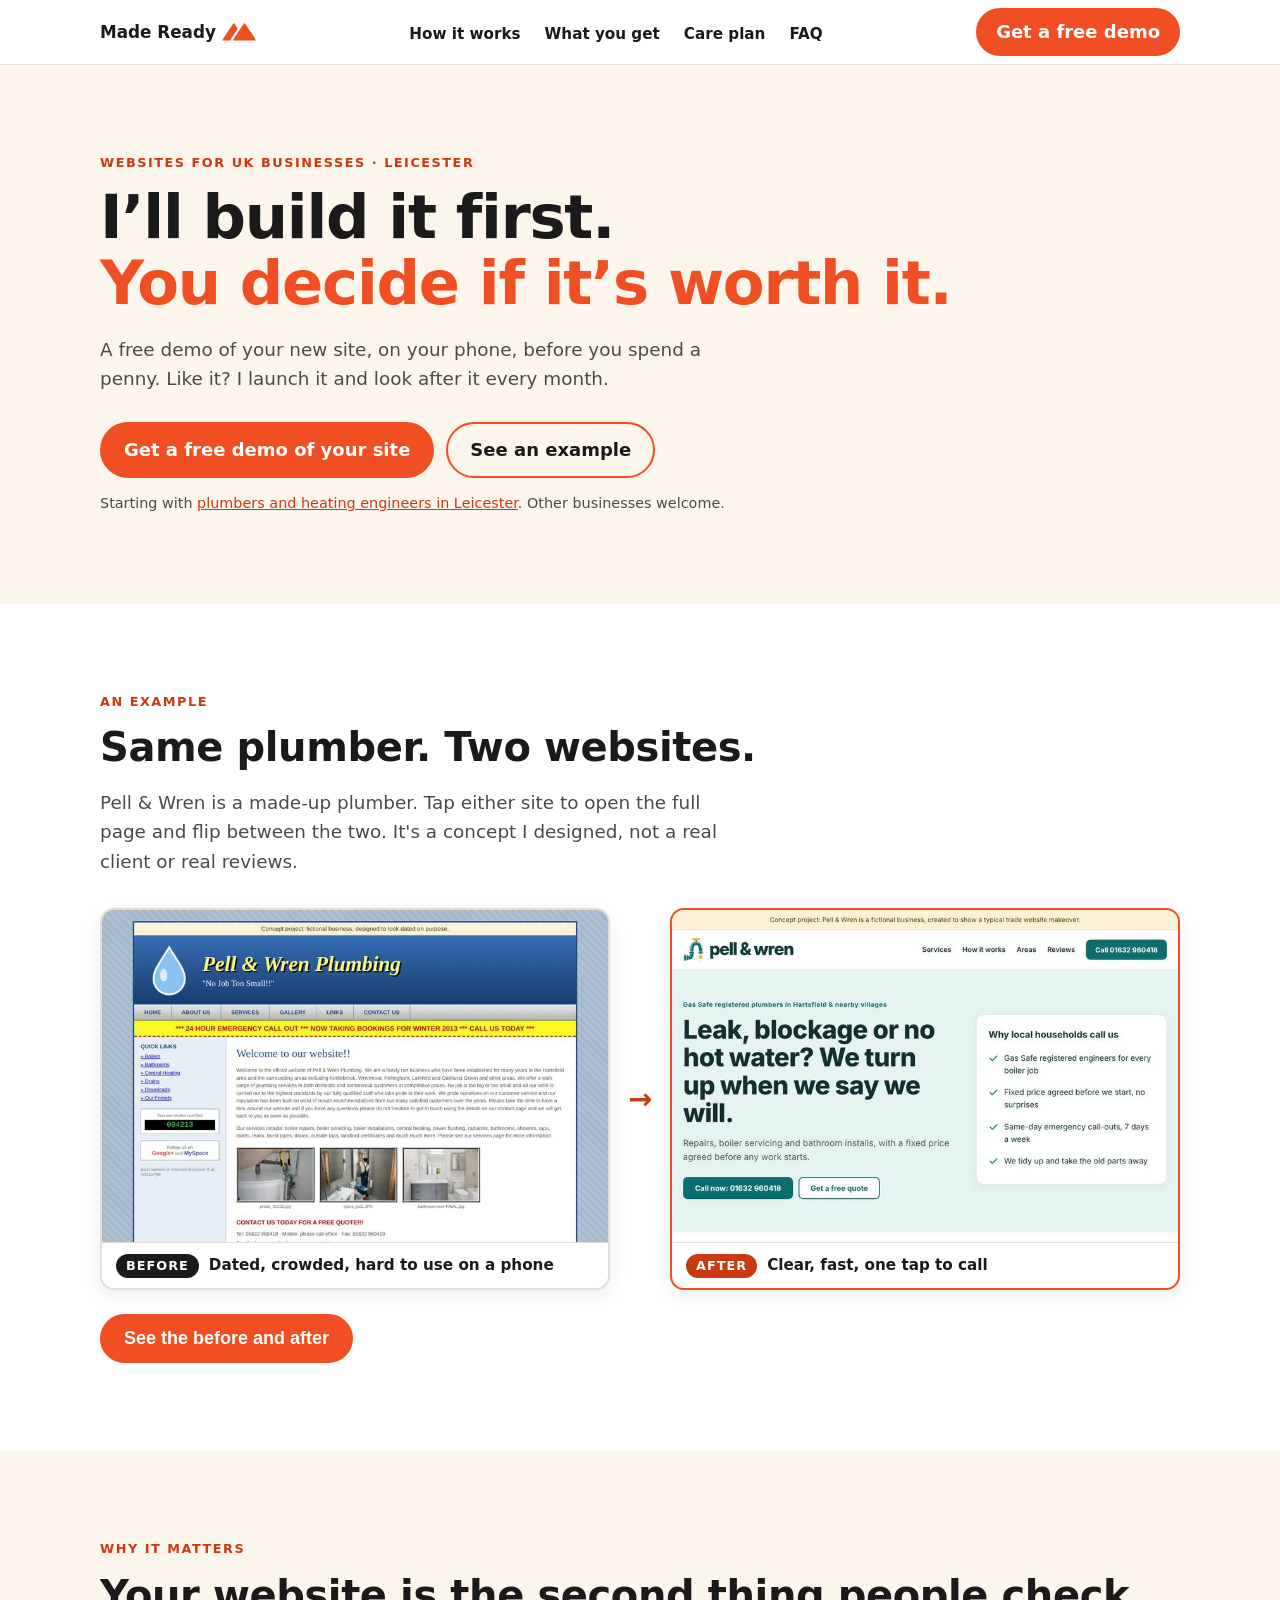
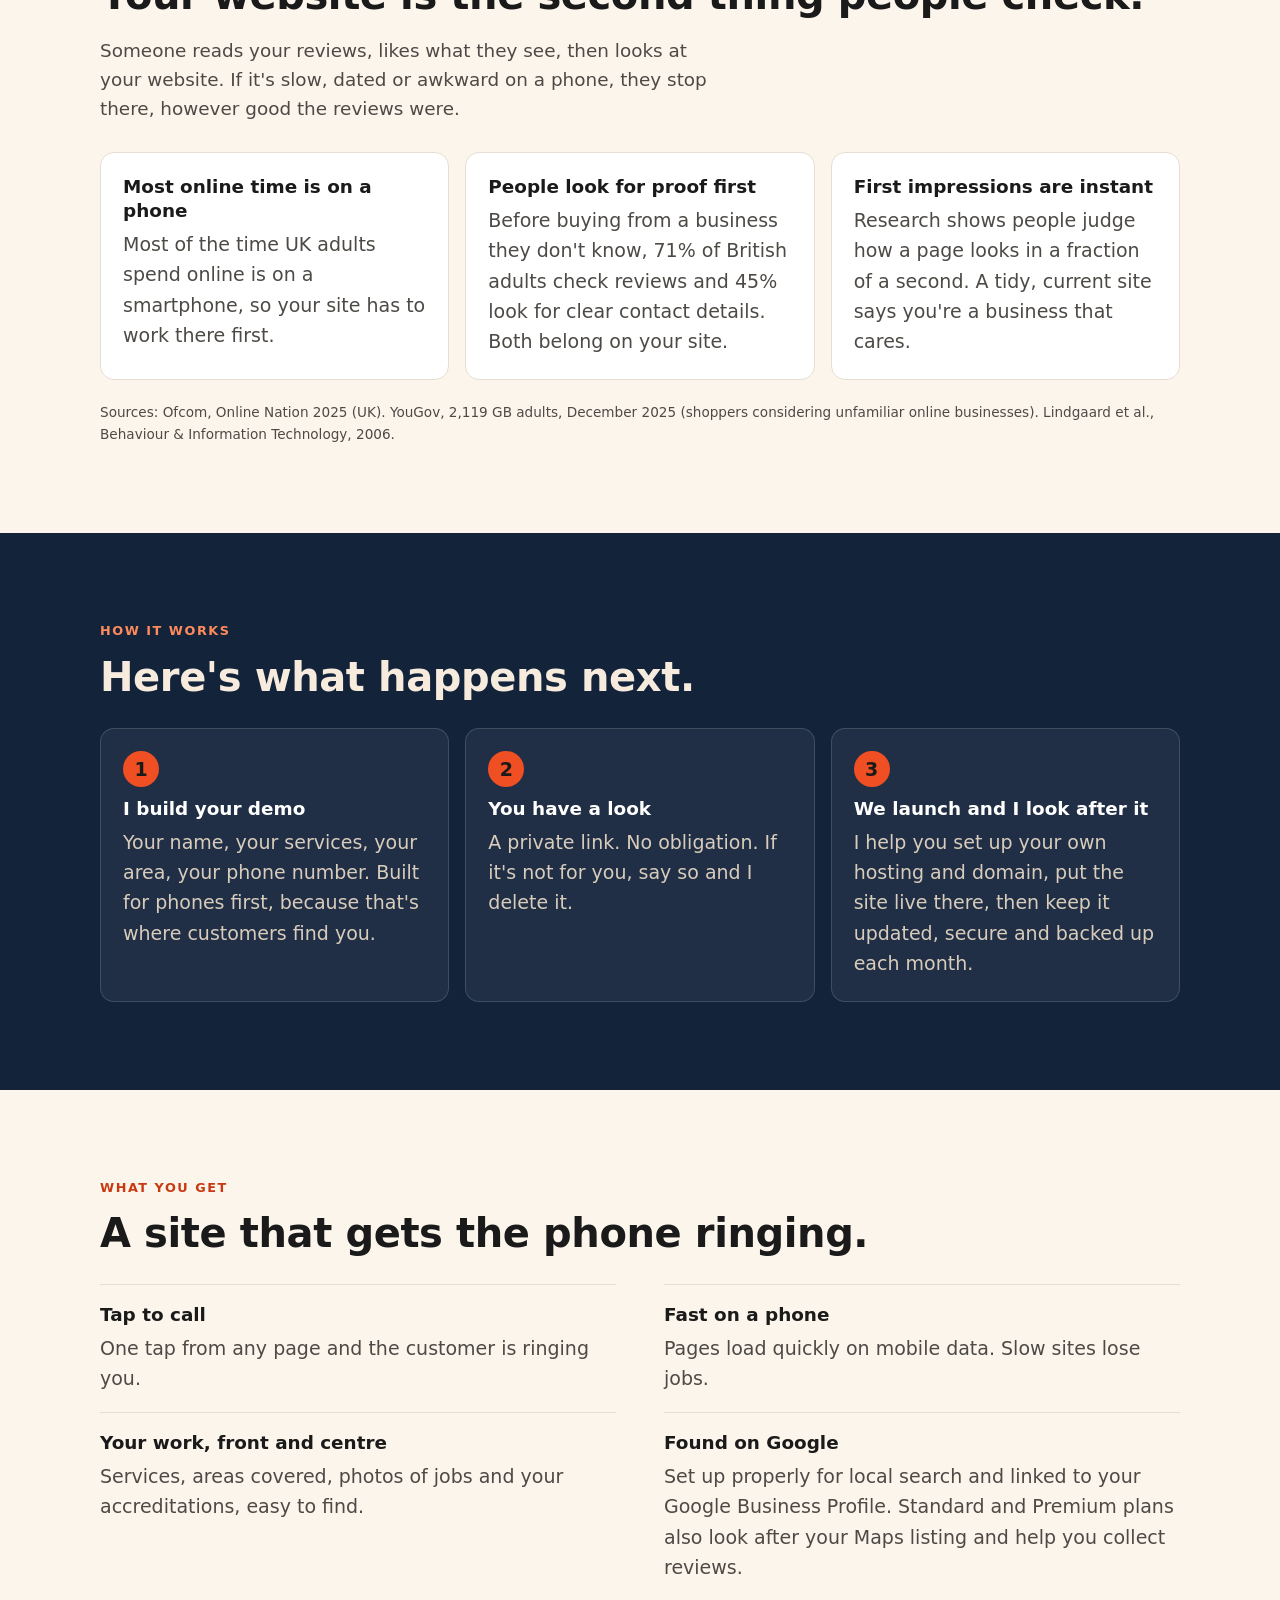
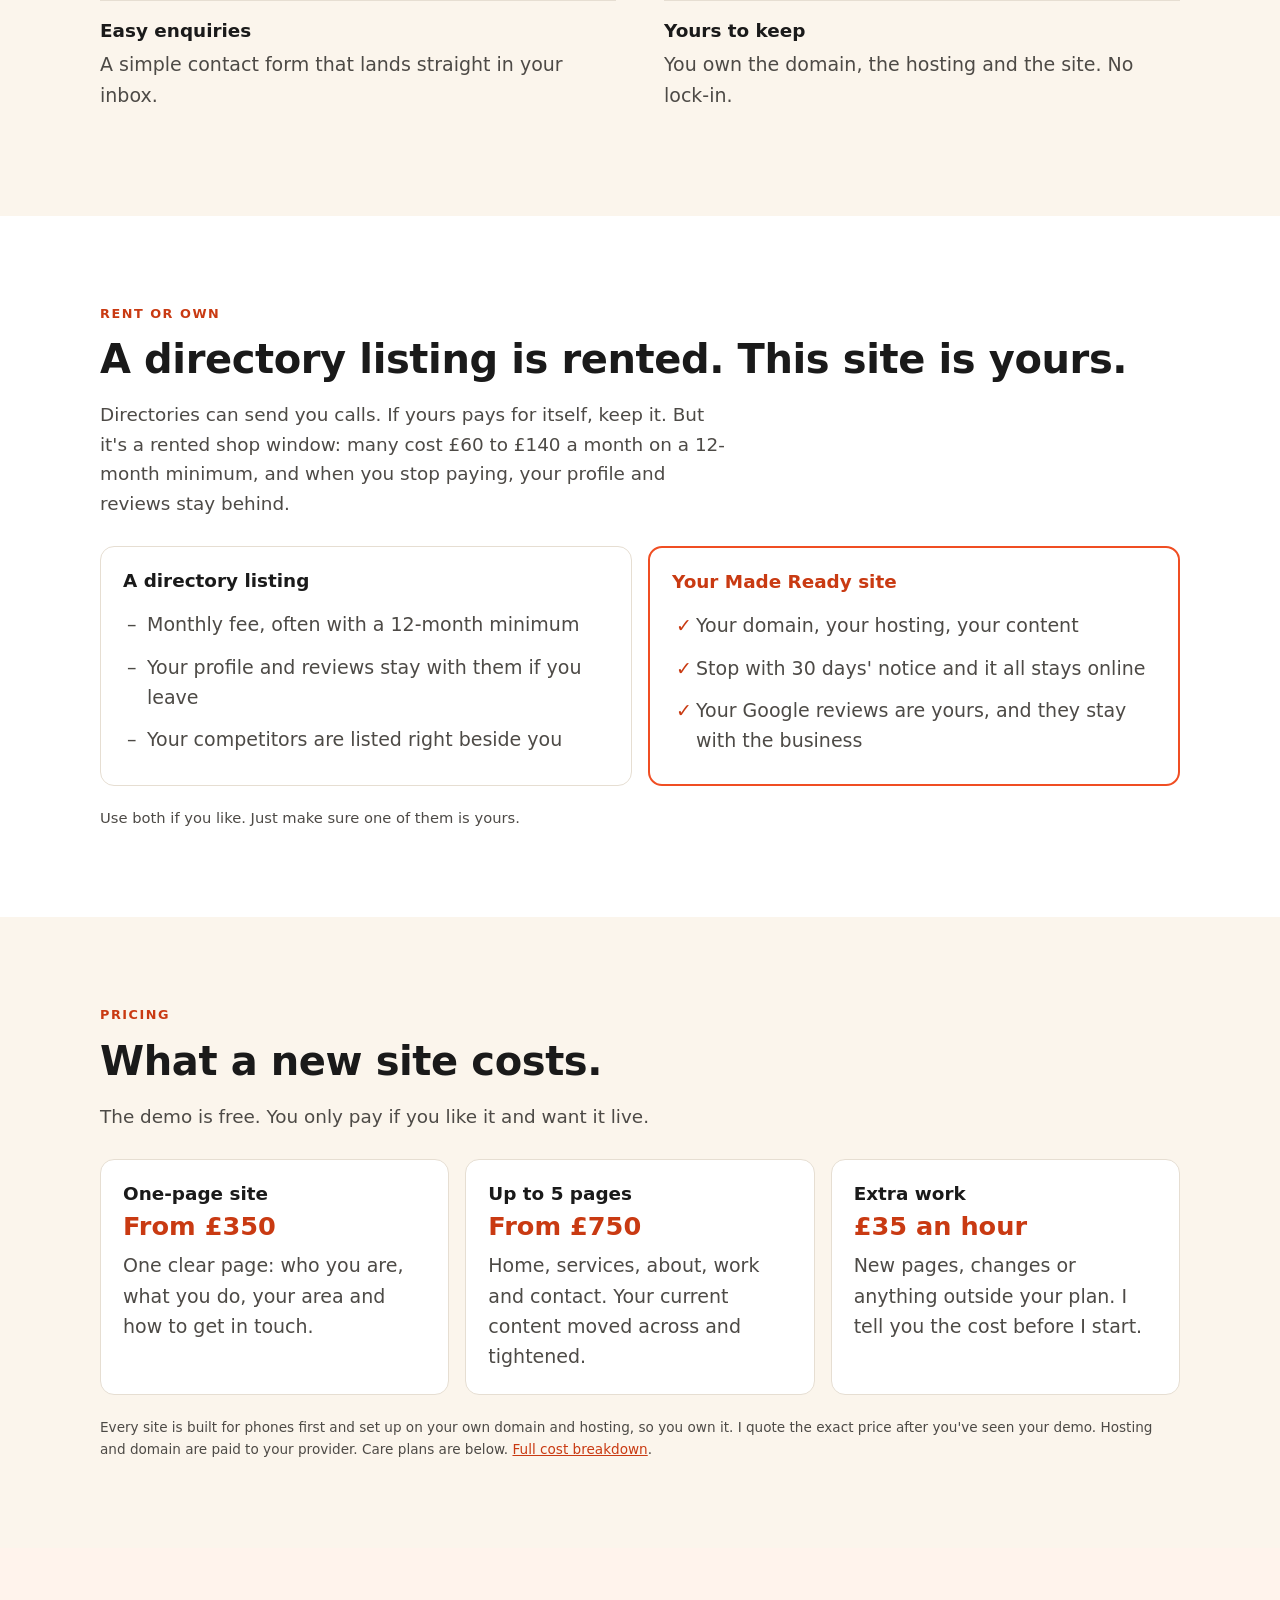
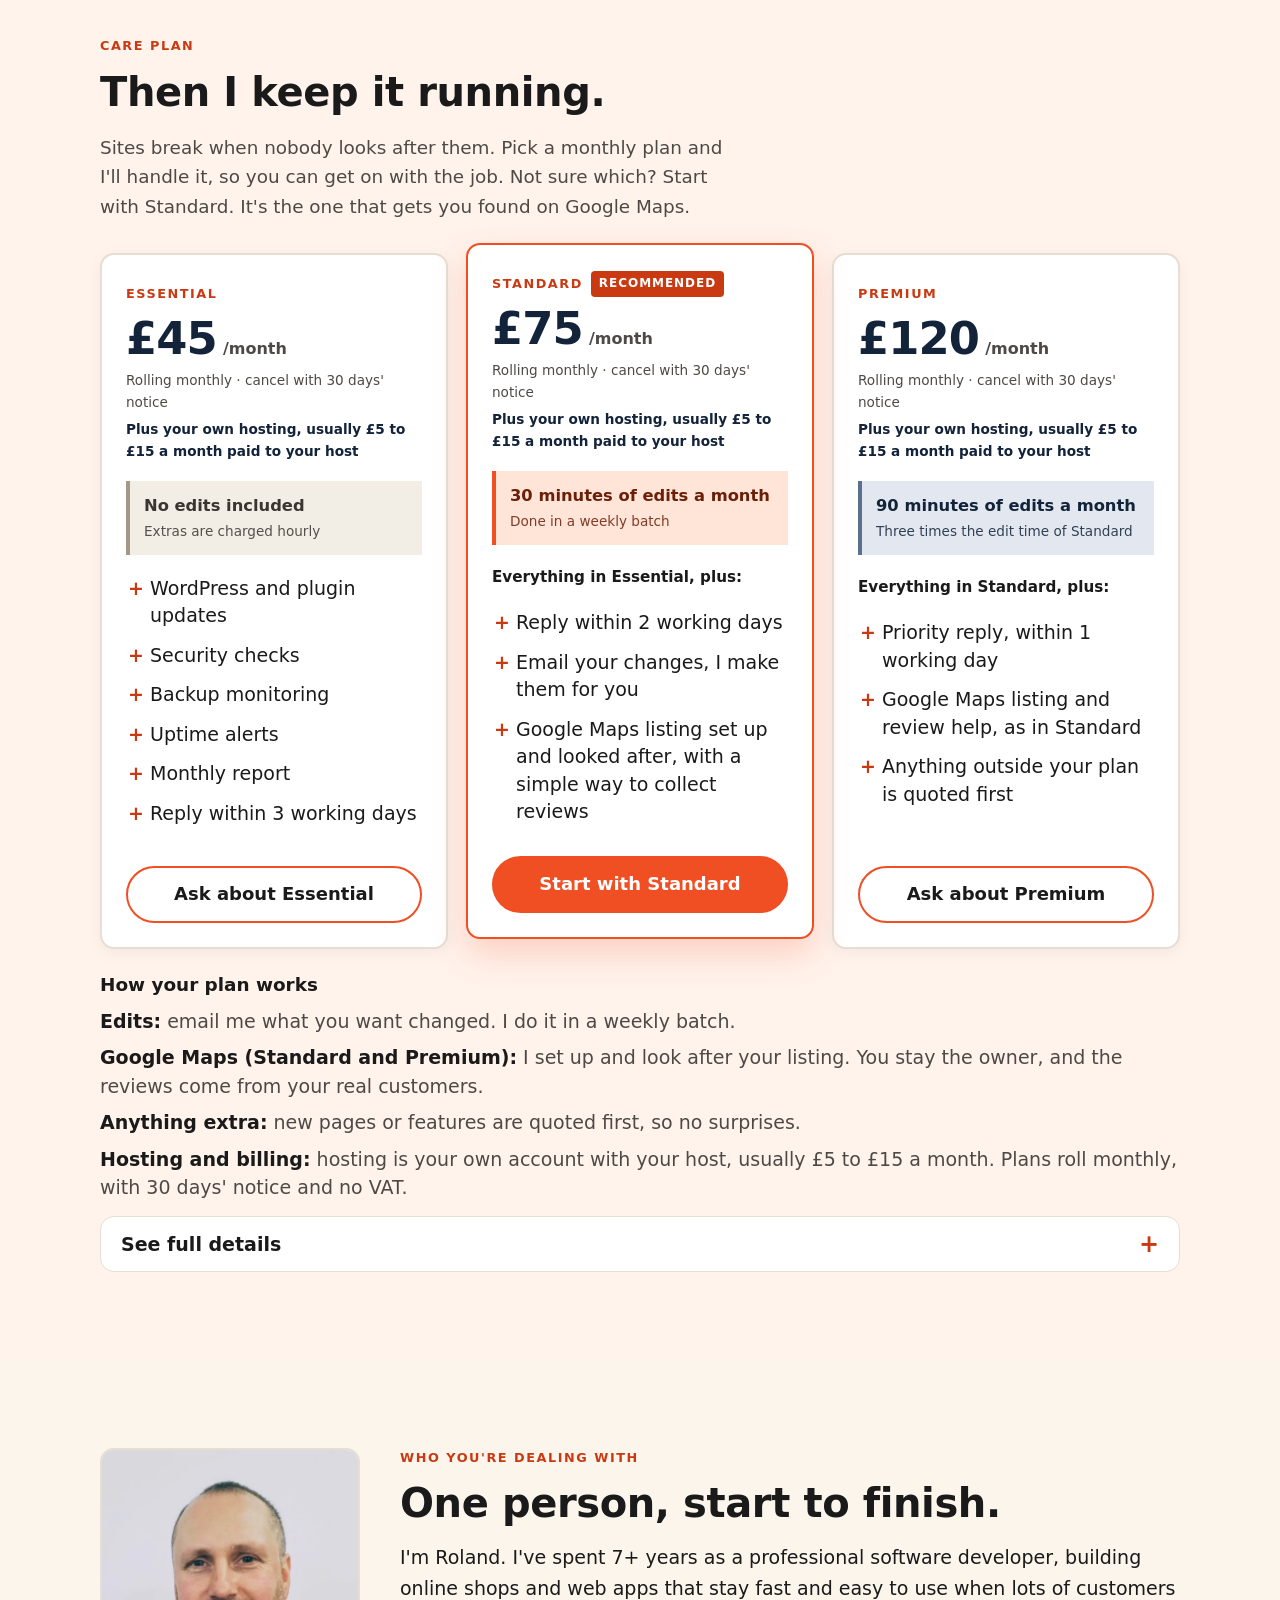
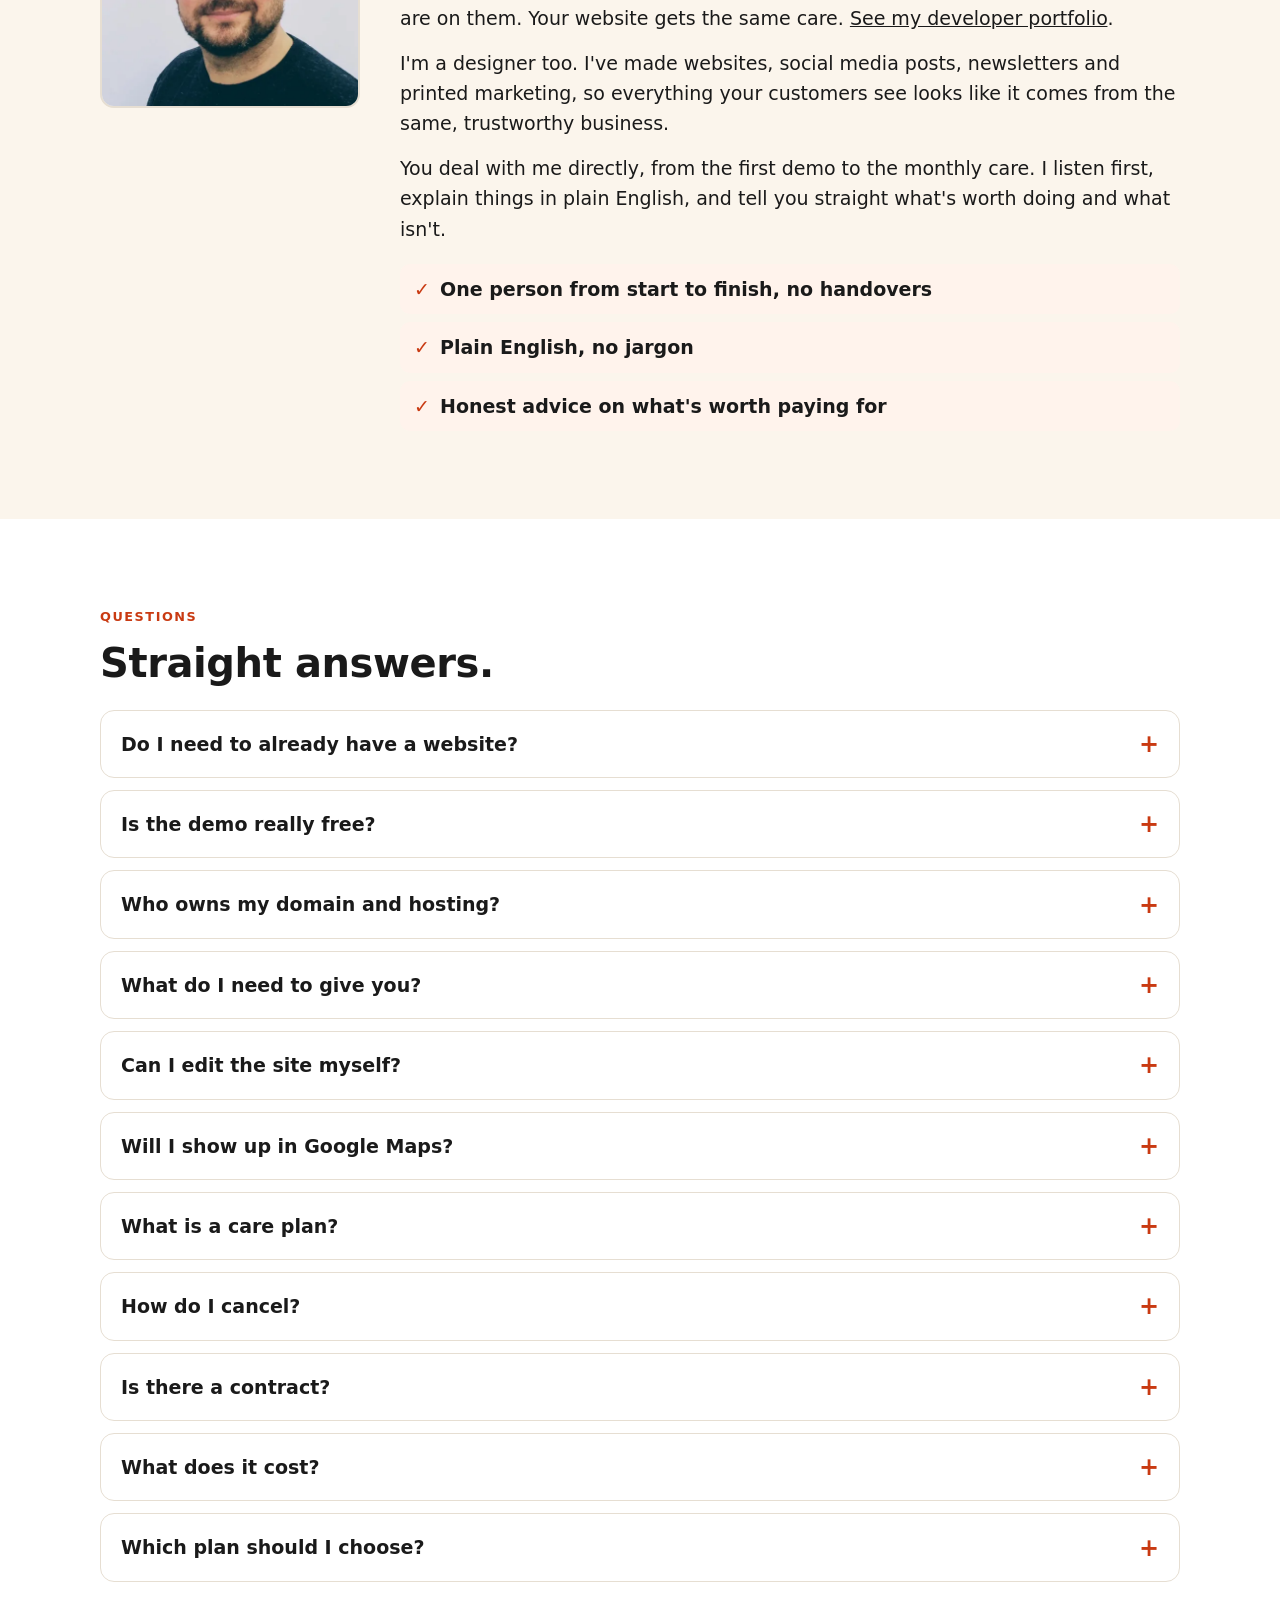
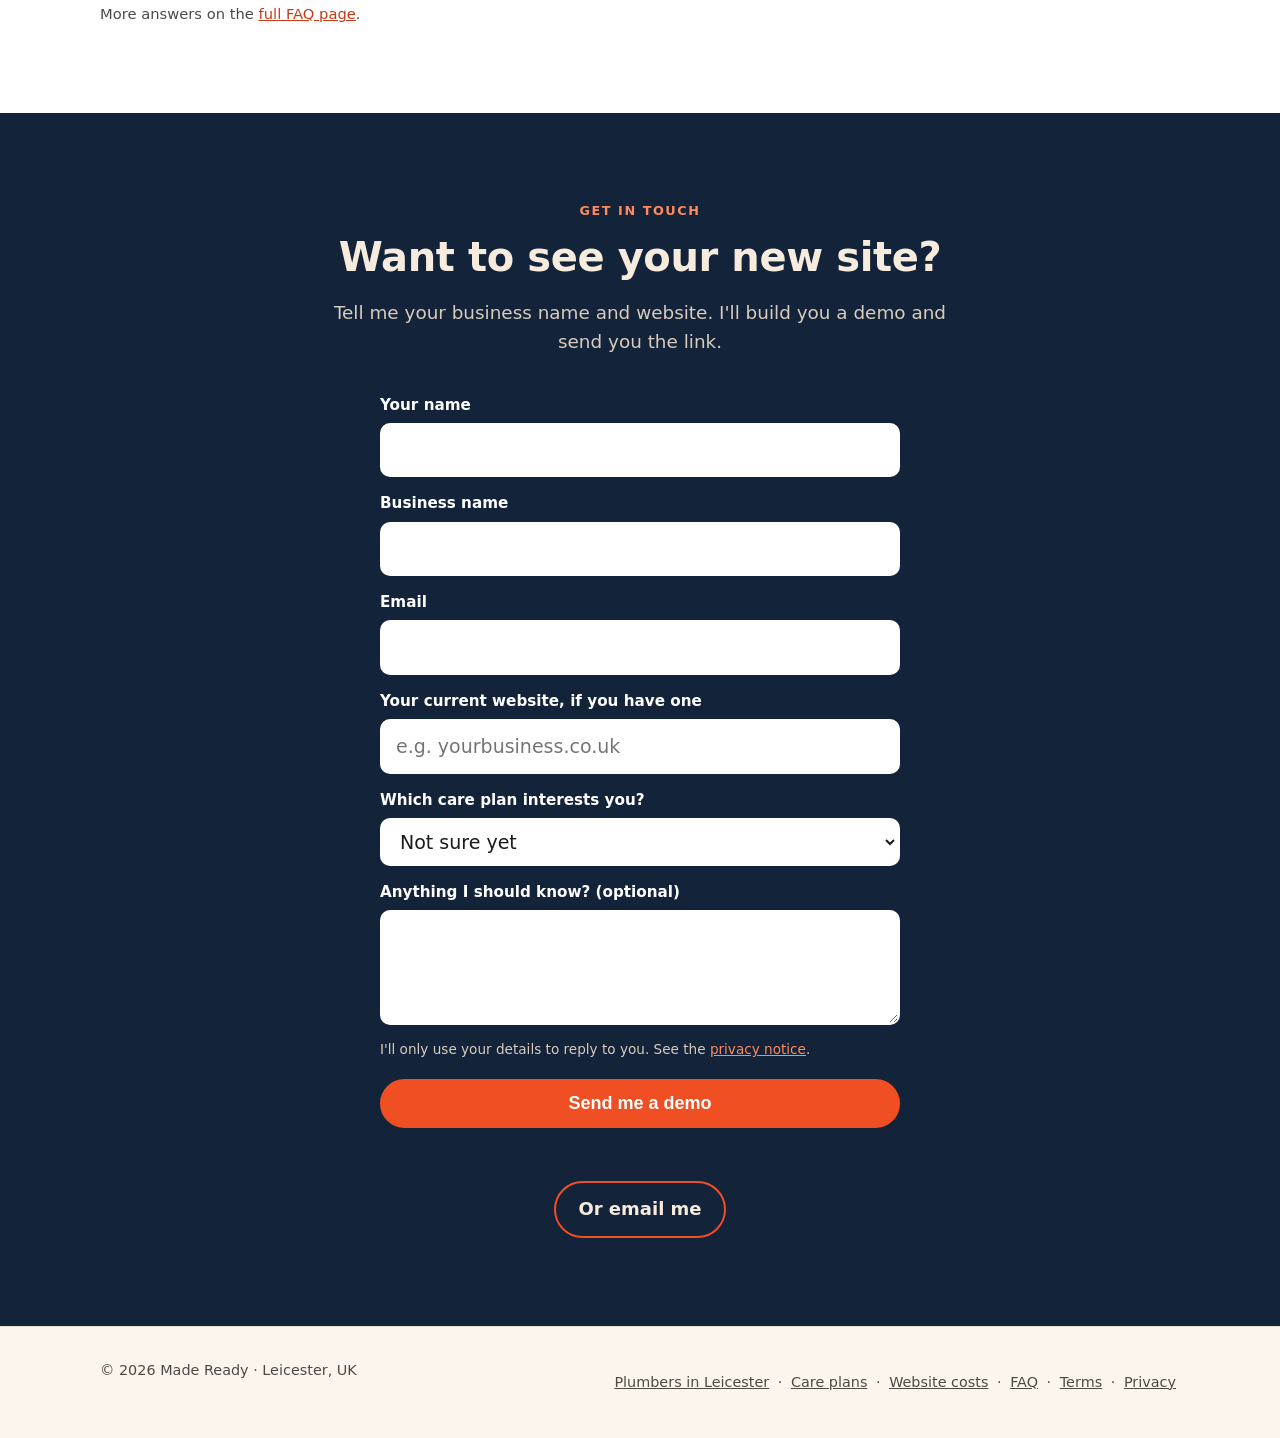
==== index.html @ bbe860fc "Recolour icons and share image to #F04E23; move example under hero Co-Authored-By: Claude Sonnet 5.5" ====
<!doctype html>
<html lang="en-GB">
<head>
<meta charset="utf-8">
<meta name="viewport" content="width=device-width, initial-scale=1">
<title>Website redesigns for UK businesses | Made Ready</title>
<meta name="description" content="I build you a free demo of your new website first. You only pay if you love it. Then I keep it updated, secure and backed up for a monthly fee.">
<meta property="og:title" content="Website redesigns for UK businesses | Made Ready">
<meta property="og:description" content="I build you a free demo of your new website first. You only pay if you love it. Then I keep it updated, secure and backed up for a monthly fee.">
<meta property="og:type" content="website">
<link rel="canonical" href="https://madeready.co/">
<meta property="og:url" content="https://madeready.co/">
<meta property="og:site_name" content="Made Ready">
<meta property="og:locale" content="en_GB">
<meta property="og:image" content="https://madeready.co/images/og-share.jpg">
<meta property="og:image:type" content="image/jpeg">
<meta property="og:image:width" content="1200">
<meta property="og:image:height" content="630">
<meta property="og:image:alt" content="Made Ready: website redesigns for UK businesses, with a free demo first.">
<meta name="twitter:card" content="summary_large_image">
<meta name="twitter:title" content="Website redesigns for UK businesses | Made Ready">
<meta name="twitter:description" content="I build you a free demo of your new website first. You only pay if you love it. Then I keep it updated, secure and backed up for a monthly fee.">
<meta name="twitter:image" content="https://madeready.co/images/og-share.jpg">
<meta name="twitter:image:alt" content="Made Ready: website redesigns for UK businesses, with a free demo first.">
<meta name="theme-color" content="#FBF5EC">
<link rel="icon" href="/images/favicon.ico" sizes="any">
<link rel="icon" type="image/png" sizes="192x192" href="/images/android-chrome-192x192.png">
<link rel="apple-touch-icon" href="/images/apple-touch-icon.png">
<link rel="manifest" href="/site.webmanifest">
<link rel="stylesheet" href="/styles.css">
<script type="application/ld+json">{"@context":"https://schema.org","@type":"ProfessionalService","name":"Made Ready","url":"https://madeready.co","areaServed":"GB","address":{"@type":"PostalAddress","addressLocality":"Leicester","addressCountry":"GB"},"description":"Website redesigns and monthly care plans for UK businesses."}</script>
</head>
<body>
<a class="skip" href="#main">Skip to content</a>
<header><div class="wrap bar">
<a class="logo" href="/" aria-label="Made Ready home">Made Ready <svg version="1.0" xmlns="http://www.w3.org/2000/svg"
 width="34" height="34" aria-hidden="true" viewBox="0 0 411 216"
 preserveAspectRatio="xMidYMid meet" color="#F04E23">
    <g transform="translate(0,216) scale(0.1,-0.1)"
    fill="currentColor" stroke="none">
    <path class="mk mk-big" d="M2681 2124 c-19 -8 -42 -25 -50 -37 -142 -201 -1291 -1957 -1291
    -1973 0 -12 9 -33 21 -48 l20 -26 1319 0 c1243 0 1319 1 1340 18 13 10 23 33
    26 57 6 39 -12 67 -629 1015 -707 1087 -666 1033 -756 994z"/>
    <path class="mk mk-small" d="M1381 2108 c-20 -15 -264 -368 -681 -990 -700 -1040 -680 -1008 -630
    -1058 19 -19 33 -20 509 -20 l489 0 4 88 c3 63 10 98 26 129 12 24 198 308
    412 631 l390 589 -186 304 c-102 167 -197 314 -211 327 -15 13 -37 22 -57 22
    -18 0 -47 -10 -65 -22z"/>
    </g>
</svg></a>
<nav aria-label="Primary" id="site-menu"><ul><li><a href="/#how">How it works</a></li><li><a href="/#included">What you get</a></li><li><a href="/#care">Care plan</a></li><li><a href="/#faq">FAQ</a></li></ul></nav>
<a class="btn sm" href="/#contact">Get a free demo</a>
<button type="button" class="menu-toggle" aria-expanded="false" aria-controls="site-menu" aria-label="Open menu"><span class="bars" aria-hidden="true"></span></button>
</div></header>

<main id="main">
<section class="hero"><div class="wrap">
<p class="eyebrow">Websites for UK businesses · Leicester</p>
<h1>I’ll build it first. <span class="h1b">You decide if it’s worth it.</span></h1>
<p class="lede">A free demo of your new site, on your phone, before you spend a penny. Like it? I launch it and look after it every month.</p>
<div class="actions"><a class="btn" href="#contact">Get a free demo of your site</a><a class="btn ghost" href="#example">See an example</a></div>
<p class="note">Starting with <a href="/websites-for-plumbers-leicester/">plumbers and heating engineers in Leicester</a>. Other businesses welcome.</p>
</div></section>

<section id="example" style="background:#fff"><div class="wrap">
<p class="eyebrow">An example</p>
<h2>Same plumber. Two websites.</h2>
<p class="lede">Pell &amp; Wren is a made-up plumber. Tap either site to open the full page and flip between the two. It's a concept I designed, not a real client or real reviews.</p>
<div class="peeks">
<button type="button" class="peek" data-tab="0" aria-haspopup="dialog"><img src="/images/example-before.jpg" width="800" height="524" alt="The old Pell &amp; Wren website: crowded, with a yellow banner and a visitor counter" loading="lazy"><span class="cap"><span class="chip">Before</span>Dated, crowded, hard to use on a phone</span></button>
<span class="arrow" aria-hidden="true">&rarr;</span>
<button type="button" class="peek after" data-tab="1" aria-haspopup="dialog"><img src="/images/example-after.jpg" width="800" height="524" alt="The new Pell &amp; Wren website: clear headline, phone number and call button" loading="lazy"><span class="cap"><span class="chip">After</span>Clear, fast, one tap to call</span></button>
</div>
<p style="margin-top:24px"><button class="btn" type="button" id="open-example" aria-haspopup="dialog">See the before and after</button></p>
</div></section>

<section id="why"><div class="wrap">
<p class="eyebrow">Why it matters</p>
<h2>Your website is the second thing people check.</h2>
<p class="lede">Someone reads your reviews, likes what they see, then looks at your website. If it's slow, dated or awkward on a phone, they stop there, however good the reviews were.</p>
<div class="grid three">
<div class="card"><h3>Most online time is on a phone</h3><p>Most of the time UK adults spend online is on a smartphone, so your site has to work there first.</p></div>
<div class="card"><h3>People look for proof first</h3><p>Before buying from a business they don't know, 71% of British adults check reviews and 45% look for clear contact details. Both belong on your site.</p></div>
<div class="card"><h3>First impressions are instant</h3><p>Research shows people judge how a page looks in a fraction of a second. A tidy, current site says you're a business that cares.</p></div>
</div>
<p class="note">Sources: Ofcom, Online Nation 2025 (UK). YouGov, 2,119 GB adults, December 2025 (shoppers considering unfamiliar online businesses). Lindgaard et al., Behaviour &amp; Information Technology, 2006.</p>
</div></section>

<section class="dark" id="how"><div class="wrap">
<p class="eyebrow">How it works</p>
<h2>Here's what happens next.</h2>
<ol class="steps">
<li><h3>I build your demo</h3><p>Your name, your services, your area, your phone number. Built for phones first, because that's where customers find you.</p></li>
<li><h3>You have a look</h3><p>A private link. No obligation. If it's not for you, say so and I delete it.</p></li>
<li><h3>We launch and I look after it</h3><p>I help you set up your own hosting and domain, put the site live there, then keep it updated, secure and backed up each month.</p></li>
</ol>
</div></section>

<section id="included"><div class="wrap">
<p class="eyebrow">What you get</p>
<h2>A site that gets the phone ringing.</h2>
<ul class="gets">
<li><h3>Tap to call</h3><p>One tap from any page and the customer is ringing you.</p></li>
<li><h3>Fast on a phone</h3><p>Pages load quickly on mobile data. Slow sites lose jobs.</p></li>
<li><h3>Your work, front and centre</h3><p>Services, areas covered, photos of jobs and your accreditations, easy to find.</p></li>
<li><h3>Found on Google</h3><p>Set up properly for local search and linked to your Google Business Profile. Standard and Premium plans also look after your Maps listing and help you collect reviews.</p></li>
<li><h3>Easy enquiries</h3><p>A simple contact form that lands straight in your inbox.</p></li>
<li><h3>Yours to keep</h3><p>You own the domain, the hosting and the site. No lock-in.</p></li>
</ul>
</div></section>

<section id="own" style="background:#fff"><div class="wrap">
<p class="eyebrow">Rent or own</p>
<h2>A directory listing is rented. This site is yours.</h2>
<p class="lede">Directories can send you calls. If yours pays for itself, keep it. But it's a rented shop window: many cost £60 to £140 a month on a 12-month minimum, and when you stop paying, your profile and reviews stay behind.</p>
<div class="grid two">
<div class="card"><h3>A directory listing</h3><ul class="vs"><li>Monthly fee, often with a 12-month minimum</li><li>Your profile and reviews stay with them if you leave</li><li>Your competitors are listed right beside you</li></ul></div>
<div class="card own"><h3>Your Made Ready site</h3><ul class="vs"><li>Your domain, your hosting, your content</li><li>Stop with 30 days' notice and it all stays online</li><li>Your Google reviews are yours, and they stay with the business</li></ul></div>
</div>
<p class="small">Use both if you like. Just make sure one of them is yours.</p>
</div></section>

<dialog id="example-dialog" aria-labelledby="ex-title">
<div class="dlg-bar">
<h2 id="ex-title">Concept: Pell &amp; Wren Plumbing</h2>
<div class="tabs" role="group" aria-label="Choose version"><button type="button" class="tab" data-src="/example/before.html" aria-pressed="true">Before</button><button type="button" class="tab" data-src="/example/after.html" aria-pressed="false">After</button></div>
<button type="button" class="btn ghost sm" id="close-example">Close</button>
</div>
<p class="dlg-note">Fictional business made up for this example. Scroll inside the page to explore it.</p>
<iframe id="example-frame" title="Example website" loading="lazy"></iframe>
</dialog>

<section id="price"><div class="wrap">
<p class="eyebrow">Pricing</p>
<h2>What a new site costs.</h2>
<p class="lede">The demo is free. You only pay if you like it and want it live.</p>
<div class="grid three">
<div class="card"><h3>One-page site</h3><p class="price-fig">From £350</p><p>One clear page: who you are, what you do, your area and how to get in touch.</p></div>
<div class="card"><h3>Up to 5 pages</h3><p class="price-fig">From £750</p><p>Home, services, about, work and contact. Your current content moved across and tightened.</p></div>
<div class="card"><h3>Extra work</h3><p class="price-fig">£35 an hour</p><p>New pages, changes or anything outside your plan. I tell you the cost before I start.</p></div>
</div>
<p class="note">Every site is built for phones first and set up on your own domain and hosting, so you own it. I quote the exact price after you've seen your demo. Hosting and domain are paid to your provider. Care plans are below. <a href="/website-cost-for-trades/">Full cost breakdown</a>.</p>
</div></section>

<section id="care" style="background:var(--tint)"><div class="wrap">
<p class="eyebrow">Care plan</p>
<h2>Then I keep it running.</h2>
<p class="lede">Sites break when nobody looks after them. Pick a monthly plan and I'll handle it, so you can get on with the job. Not sure which? Start with Standard. It's the one that gets you found on Google Maps.</p>
<div class="plans">
<div class="plan"><p class="tier">Essential</p><p class="price"><b>£45</b> <span>/month</span></p><p class="bill">Rolling monthly &middot; cancel with 30 days' notice</p>
<p class="total">Plus your own hosting, usually £5 to £15 a month paid to your host</p>
<p class="allow sand"><b>No edits included</b><span>Extras are charged hourly</span></p>
<ul><li>WordPress and plugin updates</li><li>Security checks</li><li>Backup monitoring</li><li>Uptime alerts</li><li>Monthly report</li><li>Reply within 3 working days</li></ul>
<a class="btn ghost" href="#contact" data-plan="Essential (£45/month)">Ask about Essential</a></div>
<div class="plan pop"><p class="tier">Standard <span class="tag">Recommended</span></p><p class="price"><b>£75</b> <span>/month</span></p><p class="bill">Rolling monthly &middot; cancel with 30 days' notice</p>
<p class="total">Plus your own hosting, usually £5 to £15 a month paid to your host</p>
<p class="allow hot"><b>30 minutes of edits a month</b><span>Done in a weekly batch</span></p>
<p class="plus">Everything in Essential, plus:</p>
<ul><li>Reply within 2 working days</li><li>Email your changes, I make them for you</li><li>Google Maps listing set up and looked after, with a simple way to collect reviews</li></ul>
<a class="btn" href="#contact" data-plan="Standard (£75/month)">Start with Standard</a></div>
<div class="plan"><p class="tier">Premium</p><p class="price"><b>£120</b> <span>/month</span></p><p class="bill">Rolling monthly &middot; cancel with 30 days' notice</p>
<p class="total">Plus your own hosting, usually £5 to £15 a month paid to your host</p>
<p class="allow ink"><b>90 minutes of edits a month</b><span>Three times the edit time of Standard</span></p>
<p class="plus">Everything in Standard, plus:</p>
<ul><li>Priority reply, within 1 working day</li><li>Google Maps listing and review help, as in Standard</li><li>Anything outside your plan is quoted first</li></ul>
<a class="btn ghost" href="#contact" data-plan="Premium (£120/month)">Ask about Premium</a></div>
</div>
<div class="how"><h3>How your plan works</h3>
<ul class="hsum"><li><b>Edits:</b> email me what you want changed. I do it in a weekly batch.</li><li><b>Google Maps (Standard and Premium):</b> I set up and look after your listing. You stay the owner, and the reviews come from your real customers.</li><li><b>Anything extra:</b> new pages or features are quoted first, so no surprises.</li><li><b>Hosting and billing:</b> hosting is your own account with your host, usually £5 to £15 a month. Plans roll monthly, with 30 days' notice and no VAT.</li></ul>
<details class="hmore"><summary>See full details</summary><p class="small"><b>Google Maps and reviews (Standard and Premium).</b> When someone nearby searches for what you do, your business should show up in Google Maps with reviews that make them call you. I set up your Google Business Profile with your services, area, hours, photos and website link, and keep it up to date. You stay the owner and add me as a manager. Google will ask you to confirm it's your business, and only you can do that. Each month I post photos of your work, draft replies to new reviews and send a short report of calls, direction requests and website clicks. I give you a review link, a QR code and a text to send customers. You ask them, because I can't do that for you, and I never write or buy reviews. I can't promise where you'll rank. If someone else already controls your listing, getting access can take a while.</p>
<p class="small" style="margin-top:12px;padding-top:0">Email me your edit requests. I do them in a weekly batch, so there's no phone support. Unused edit minutes don't carry over to the next month. Anything outside your plan, like new pages or features, I'll quote first, so there are no surprises. Hosting isn't included. It's your own account, paid to your host, usually £5 to £15 a month. I'll help you set it up, but I don't provide hosting, and keeping the server online is your host's job. It's rolling monthly, with 30 days' notice to cancel, and no VAT to add. <a href="/terms.html">Read the full terms</a>.</p></details></div>
</div></section>

<section id="about"><div class="wrap about">
<img class="photo" src="/images/roland-levy.webp" width="520" height="520" alt="Roland Levy, web developer in Leicester" loading="lazy">
<div>
<p class="eyebrow">Who you're dealing with</p>
<h2>One person, start to finish.</h2>
<p>I'm Roland. I've spent 7+ years as a professional software developer, building online shops and web apps that stay fast and easy to use when lots of customers are on them. Your website gets the same care. <a href="https://rolandlevy.co.uk" target="_blank" rel="noopener">See my developer portfolio</a>.</p>
<p style="margin-top:14px">I'm a designer too. I've made websites, social media posts, newsletters and printed marketing, so everything your customers see looks like it comes from the same, trustworthy business.</p>
<p style="margin-top:14px">You deal with me directly, from the first demo to the monthly care. I listen first, explain things in plain English, and tell you straight what's worth doing and what isn't.</p>
<ul class="facts"><li>One person from start to finish, no handovers</li><li>Plain English, no jargon</li><li>Honest advice on what's worth paying for</li></ul>
</div></div></section>

<section id="faq" style="background:#fff"><div class="wrap">
<p class="eyebrow">Questions</p>
<h2>Straight answers.</h2>
<details><summary>Do I need to already have a website?</summary><p>No. A weak, old or Wix site is fine. A fresh Made Ready site is built for you and your content is moved across. No site at all is fine too.</p></details><details><summary>Is the demo really free?</summary><p>Yes. I build it first, you look at it, and you pay nothing if you say no. Demos are not public and are deleted within 30 days if you don't go ahead.</p></details><details><summary>Who owns my domain and hosting?</summary><p>You do. You sign up with the host and pay them directly, and I'll help you choose and set it up. I never host your live site and I'm not your hosting provider. That means you can walk away at any time and keep everything.</p></details><details><summary>What do I need to give you?</summary><p>Your logo if you have one, your services, the areas you cover, and a few photos of your work. I can use what is on your current site and tighten it.</p></details><details><summary>Can I edit the site myself?</summary><p>Yes, simple text and photo changes are easy and I show you how. Or send them to me. Standard and Premium plans include minutes of edits each month. They don't roll over. Email me your requests and I do them in a weekly batch. On Essential, edits are charged hourly.</p></details><details><summary>Will I show up in Google Maps?</summary><p>Standard and Premium plans include setting up and looking after your Google Business Profile, the listing people see in Google Maps. I add your services, area, hours and photos, help you ask happy customers for reviews, and reply to them for you. You stay the owner and add me as a manager. I can't promise a ranking, and I never write or buy reviews. They have to come from your real customers.</p></details><details><summary>What is a care plan?</summary><p>A monthly plan where I keep your WordPress site updated, secure and backed up, watch for downtime, and send you a monthly report. Standard and Premium also look after your Google Maps listing and include minutes of edits each month. Hosting is not included. You pay your host directly and I'll help you set it up. Uptime alerts tell you if your site goes down, but keeping the server running is your host's job.</p></details><details><summary>How do I cancel?</summary><p>Email me and tell me you want to stop. Care plans roll monthly, so you give 30 days' notice and I stop billing at the end of that notice. There is no cancellation fee. You keep your domain, your hosting and your site. <a href="/terms.html">See the full terms</a>.</p></details><details><summary>Is there a contract?</summary><p>No long contract. Care plans roll monthly and you give 30 days notice to stop. I'll put the terms in writing before you pay anything. </p></details><details><summary>What does it cost?</summary><p>Care plans are £45, £75 or £120 a month. A one-page site is from £350 and a site of up to 5 pages is from £750. I quote the exact price after you've seen your demo, so you decide with the real thing in front of you.</p></details><details><summary>Which plan should I choose?</summary><p>Start with Standard. It includes your Google Maps listing and 30 minutes of edits a month. Choose Essential if you'll never need changes or Google help, and Premium if you want edits and answers fast.</p></details>
<p class="small">More answers on the <a href="/faq/">full FAQ page</a>.</p>
</div></section>

<section class="dark contact" id="contact"><div class="wrap">
<p class="eyebrow">Get in touch</p>
<h2>Want to see your new site?</h2>
<p class="lede">Tell me your business name and website. I'll build you a demo and send you the link.</p>
<form id="demo-form" class="form" action="https://api.web3forms.com/submit" method="POST" hidden>
<input type="hidden" name="access_key" value="1d56fa09-28a0-49ff-ba2c-2e55c7ed04ce">
<input type="hidden" name="subject" value="Free demo request from madeready.co">
<input type="hidden" name="from_name" value="Made Ready website">
<input type="checkbox" name="botcheck" class="hp" tabindex="-1" autocomplete="off" aria-hidden="true">
<label for="f-name">Your name</label><input id="f-name" name="name" type="text" autocomplete="name" required>
<label for="f-biz">Business name</label><input id="f-biz" name="business" type="text" autocomplete="organization" required>
<label for="f-email">Email</label><input id="f-email" name="email" type="email" autocomplete="email" required>
<label for="f-site">Your current website, if you have one</label><input id="f-site" name="website" type="text" inputmode="url" autocomplete="url" placeholder="e.g. yourbusiness.co.uk">
<label for="f-plan">Which care plan interests you?</label><select id="f-plan" name="plan"><option value="Not sure yet">Not sure yet</option><option>Essential (£45/month)</option><option>Standard (£75/month)</option><option>Premium (£120/month)</option></select>
<label for="f-msg">Anything I should know? (optional)</label><textarea id="f-msg" name="message" rows="3"></textarea>
<p class="consent">I'll only use your details to reply to you. See the <a href="/privacy.html">privacy notice</a>.</p>
<button class="btn" type="submit">Send me a demo</button>
<p id="form-status" class="status" role="status" aria-live="polite"></p>
</form>
<div class="actions"><a class="btn ghost" id="email-btn" href="#contact" data-u="madeready.co" data-d="gmail.com">Or email me</a>
<noscript><p>Email: madeready.co (at) gmail.com</p></noscript></div>
</div></section>
</main>
<footer><div class="wrap"><p>© 2026 Made Ready · Leicester, UK</p><p><a href="/websites-for-plumbers-leicester/">Plumbers in Leicester</a> · <a href="/care-plan/">Care plans</a> · <a href="/website-cost-for-trades/">Website costs</a> · <a href="/faq/">FAQ</a> · <a href="/terms.html">Terms</a> · <a href="/privacy.html">Privacy</a></p></div></footer>
<script>
(function(){var d=document.getElementById("example-dialog"),f=document.getElementById("example-frame"),o=document.getElementById("open-example"),pk=document.querySelectorAll(".peek");
if(!d||!d.showModal){if(o)o.outerHTML='<a class="btn" href="/example/after.html">See the example</a>';pk.forEach(function(x){x.parentNode.removeChild(x)});return}
var tabs=d.querySelectorAll(".tab");
function pick(t){tabs.forEach(function(x){x.setAttribute("aria-pressed",x===t)});f.src=t.dataset.src}
tabs.forEach(function(t){t.addEventListener("click",function(){pick(t)})});
function open(i){pick(tabs[i]);d.showModal();document.documentElement.style.overflow="hidden"}
o.addEventListener("click",function(){open(0)});
pk.forEach(function(x){x.addEventListener("click",function(){open(+x.dataset.tab)})});
document.getElementById("close-example").addEventListener("click",function(){d.close()});
d.addEventListener("close",function(){document.documentElement.style.overflow=""});
d.addEventListener("click",function(e){if(e.target===d)d.close()});
})();
</script>
<script>
document.querySelectorAll("[data-u]").forEach(function(e){var a=e.dataset.u+"@"+e.dataset.d;if(e.tagName==="A"){e.href="mailto:"+a+"?subject=Free%20demo%20of%20my%20new%20website"}else{e.textContent=a}});
</script>
<script>
(function(){var f=document.getElementById("demo-form");if(!f)return;
var k=f.querySelector('[name=access_key]').value;
if(!k||k.indexOf("__")===0)return;
f.hidden=false;
var st=document.getElementById("form-status"),b=f.querySelector("button[type=submit]");
f.addEventListener("submit",function(e){e.preventDefault();
b.disabled=true;st.textContent="Sending...";
var o={};new FormData(f).forEach(function(v,n){o[n]=v});
fetch(f.action,{method:"POST",headers:{"Content-Type":"application/json",Accept:"application/json"},body:JSON.stringify(o)})
.then(function(r){return r.json()}).then(function(j){
if(j.success){f.reset();st.textContent="Thanks. I've got it and I'll reply by email.";}
else{throw new Error()}})
.catch(function(){st.textContent="That didn't send. Please email me instead.";})
.finally(function(){b.disabled=false});
});})();
</script>
<script>
document.querySelectorAll("[data-plan]").forEach(function(a){a.addEventListener("click",function(){var s=document.getElementById("f-plan");if(s)s.value=a.dataset.plan})});
</script>
<script src="/nav.js" defer></script>
</body></html>
---- styles.css ----
:root{--paper:#FBF5EC;--card:#fff;--ink:#1A1A1A;--mid:#4D4A46;--rule:#E6DED2;--tint:#FFF3EC;--accent:#F04E23;--accent-ink:#C93A12;--accent-on-dark:#FF8A5C;--navy:#13233A;--navy-ink:#F6EBDD;--r:14px}
*,*::before,*::after{box-sizing:border-box;margin:0;padding:0}
html{scroll-behavior:smooth;-webkit-text-size-adjust:100%}
body{font:18px/1.6 system-ui,-apple-system,"Segoe UI",Roboto,sans-serif;background:var(--paper);color:var(--ink)}
img,svg{display:block;max-width:100%}
a{color:inherit}
.wrap{width:min(1080px,100% - 32px);margin-inline:auto}
.skip{position:absolute;left:-999px}.skip:focus{left:8px;top:8px;background:#fff;padding:8px 12px;z-index:99}
:focus-visible{outline:3px solid var(--accent-ink);outline-offset:3px}
header{position:sticky;top:0;z-index:10;background:rgba(255,255,255,.96);border-bottom:1px solid var(--rule)}
.bar{display:flex;align-items:center;justify-content:space-between;gap:12px;min-height:64px}
.logo{display:flex;align-items:center;gap:6px;font-weight:800;text-decoration:none;color:var(--ink);font-size:1.05rem}
.logo svg{color:var(--accent);overflow:visible}
.logo .mk{transform-box:fill-box;transition:transform .5s cubic-bezier(.34,1.56,.64,1)}
.logo .mk-small{transform-origin:0% 100%;transition-delay:.05s}
.logo .mk-big{transform-origin:100% 100%}
.logo:hover .mk,.logo:focus-visible .mk{transform:scale(1.07)}
@media(prefers-reduced-motion:reduce){.logo .mk{transition:none}.logo:hover .mk,.logo:focus-visible .mk{transform:none}}
nav ul{list-style:none;gap:24px}
.menu-toggle{display:none;width:44px;height:44px;flex:none;align-items:center;justify-content:center;background:transparent;border:2px solid var(--rule);border-radius:12px;color:var(--ink);cursor:pointer;padding:0}
.menu-toggle:hover{border-color:var(--accent)}
.bars,.bars::before,.bars::after{display:block;width:20px;height:2px;background:currentColor;border-radius:2px;transition:transform .2s,opacity .2s}
.bars{position:relative}.bars::before,.bars::after{content:"";position:absolute;left:0}
.bars::before{top:-6px}.bars::after{top:6px}
.menu-toggle[aria-expanded=true] .bars{background:transparent}
.menu-toggle[aria-expanded=true] .bars::before{top:0;transform:rotate(45deg)}
.menu-toggle[aria-expanded=true] .bars::after{top:0;transform:rotate(-45deg)}
@media(prefers-reduced-motion:reduce){.bars,.bars::before,.bars::after{transition:none}}
/* Phones: links live in a menu opened by the button; the CTA stays visible. */
@media(max-width:759.98px){
 .bar{flex-wrap:wrap}
 .bar .btn.sm{margin-left:auto;white-space:nowrap}
 nav{order:5;flex-basis:100%}
 nav ul{display:flex;flex-wrap:wrap;gap:0 20px;padding-bottom:10px}
 nav a{display:inline-flex;align-items:center;min-height:44px}
 .js .menu-toggle{display:inline-flex}
 .js .bar{flex-wrap:nowrap}
 .js nav{display:none;position:absolute;left:0;right:0;top:100%;background:#fff;border-bottom:1px solid var(--rule);box-shadow:0 8px 16px rgba(26,26,26,.08);max-height:calc(100dvh - 64px);overflow:auto}
 .js nav.open{display:block}
 .js nav ul{display:block;width:min(1080px,100% - 32px);margin-inline:auto;padding:8px 0 12px}
 .js nav li+li{border-top:1px solid var(--rule)}
 .js nav a{display:flex;min-height:48px;font-size:1.05rem}
 .logo{white-space:nowrap}
}
@media(max-width:389.98px){.bar{gap:8px}.bar .btn.sm{padding:8px 12px;font-size:.88rem;background:var(--accent-ink);border-color:var(--accent-ink)}.logo{font-size:.95rem}.logo svg{width:28px}}
nav a{text-decoration:none;font-weight:600;font-size:.95rem}
nav a:hover{color:var(--accent-ink)}
.btn{display:inline-flex;align-items:center;justify-content:center;min-height:48px;padding:12px 22px;border-radius:999px;background:var(--accent);color:#fff;font-weight:800;text-decoration:none;border:2px solid var(--accent);font-size:1.125rem;cursor:pointer}
.btn:hover{background:var(--accent-ink);border-color:var(--accent-ink)}
.btn.ghost{background:transparent;color:inherit;border-color:var(--accent)}
.btn.ghost:hover{background:rgba(240,78,35,.1);border-color:var(--accent-ink)}
.btn.sm{min-height:44px;padding:8px 18px;font-size:1.125rem}
section{padding:64px 0}
.eyebrow{font-size:.8rem;font-weight:800;letter-spacing:.12em;text-transform:uppercase;color:var(--accent-ink);margin-bottom:12px}
h1{font-size:clamp(2.2rem,8vw,3.8rem);line-height:1.08;letter-spacing:-.02em;font-weight:800}
h2{font-size:clamp(1.7rem,5.5vw,2.5rem);line-height:1.15;letter-spacing:-.01em;font-weight:800;margin-bottom:16px}
h3{font-size:1.15rem;line-height:1.3;margin-bottom:6px}
.lede{font-size:1.15rem;color:var(--mid);max-width:34em;margin-top:18px}
.h1b{display:block;color:var(--accent)}
.hero{padding:48px 0 56px}
.hero .actions{display:flex;flex-wrap:wrap;gap:12px;margin-top:28px}
.note{font-size:.85rem;color:var(--mid);margin-top:22px}
.hero .note{font-size:.9rem;color:var(--mid);margin-top:14px}
.dark{background:var(--navy);color:var(--navy-ink)}
.dark .eyebrow{color:var(--accent-on-dark)}.dark .lede,.dark p{color:#D8CCBC}
.steps{display:grid;gap:16px;margin-top:28px;counter-reset:s;list-style:none}
.steps li{background:rgba(255,255,255,.06);border:1px solid rgba(255,255,255,.14);border-radius:var(--r);padding:22px;counter-increment:s}
.steps li::before{content:counter(s);display:grid;place-items:center;width:36px;height:36px;border-radius:50%;background:var(--accent);color:var(--ink);font-weight:800;margin-bottom:10px}
.dark h3{color:#fff}
.grid{display:grid;gap:16px;margin-top:28px}
.card{background:var(--card);border:1px solid var(--rule);border-radius:var(--r);padding:22px}
.card p{color:var(--mid)}
.plans{display:grid;gap:18px;margin-top:32px;align-items:stretch}
.plan{display:flex;flex-direction:column;background:var(--card);border:2px solid var(--rule);border-radius:var(--r);padding:26px 24px 24px;box-shadow:0 4px 16px rgba(26,26,26,.05)}
.plan.pop{border-color:var(--accent);box-shadow:0 14px 34px rgba(240,78,35,.22)}
.tier{font-size:.8rem;font-weight:800;letter-spacing:.12em;text-transform:uppercase;color:var(--accent-ink);display:flex;flex-wrap:wrap;align-items:center;gap:8px;min-height:26px}
.plan .tag{font-size:.75rem;letter-spacing:.08em;background:var(--accent-ink);color:#fff;border-radius:4px;padding:3px 8px}
.price{margin:10px 0 0;line-height:1}
.price b{font-size:2.8rem;font-weight:800;letter-spacing:-.02em;color:var(--navy)}
.price span{font-size:1rem;color:var(--mid);font-weight:600}
.bill{font-size:.85rem;color:var(--mid);margin-top:8px}
.allow{margin-top:18px;padding:12px 14px;border-left:4px solid;display:flex;flex-direction:column;gap:2px}
.allow b{font-size:1.02rem}.allow span{font-size:.85rem;opacity:.85}
.allow.sand{background:#F2EDE5;border-color:#A39887;color:#3A352E}
.allow.hot{background:#FFE4D8;border-color:var(--accent);color:#6B1F08}
.allow.ink{background:#E3E8F0;border-color:#5B6F8F;color:#13233A}
.plus{margin-top:20px;font-weight:800;font-size:.95rem}
.plan ul{list-style:none;margin:14px 0 24px}
.plan li{padding:6px 0 6px 24px;position:relative;line-height:1.45}
.plan li::before{content:"+";position:absolute;left:2px;color:var(--accent-ink);font-weight:800}
.plan .btn{margin-top:auto;width:100%}
.small{font-size:.92rem;color:var(--mid);margin-top:20px}
.ph{background:#FFF3A8;color:#332B00;padding:0 6px;border-radius:4px;font-weight:700}
details{background:var(--card);border:1px solid var(--rule);border-radius:var(--r);margin-top:12px}
summary{cursor:pointer;font-weight:700;padding:18px 20px;list-style:none;min-height:56px;display:flex;justify-content:space-between;gap:12px;align-items:center}
summary::-webkit-details-marker{display:none}
summary::after{content:"+";font-size:1.5rem;color:var(--accent-ink);line-height:1}
details[open] summary::after{content:"−"}
details p{padding:0 20px 18px;color:var(--mid)}
.about{display:grid;gap:24px}
.photo{width:100%;height:auto;aspect-ratio:1;max-width:260px;object-fit:cover;border-radius:var(--r);border:2px solid var(--rule)}
.facts{list-style:none;margin-top:20px;display:grid;gap:8px}
.facts li{padding:10px 14px 10px 40px;position:relative;background:var(--tint);border-radius:10px;font-weight:600}
.facts li::before{content:"✓";position:absolute;left:14px;color:var(--accent-ink);font-weight:800}
.contact{text-align:center}
.contact .actions{display:flex;flex-wrap:wrap;gap:12px;justify-content:center;margin-top:24px}
.contact .lede{margin-inline:auto}
footer{padding:32px 0;border-top:1px solid var(--rule);font-size:.9rem;color:var(--mid)}
footer .wrap{display:flex;flex-wrap:wrap;gap:8px 24px;justify-content:space-between}
.legal{padding:48px 0}.legal h1{font-size:2.2rem}.legal h2{font-size:1.3rem;margin-top:28px}.legal p,.legal li{margin-top:10px;color:var(--mid)}.legal ul{padding-left:22px}
.peeks{margin-top:32px;display:grid;grid-template-columns:1fr;gap:14px;align-items:center}
.peek{position:relative;display:block;width:100%;padding:0;border:2px solid var(--rule);border-radius:var(--r);background:var(--card);overflow:hidden;cursor:pointer;text-align:left;font:inherit;color:var(--ink);box-shadow:0 6px 20px rgba(26,26,26,.08);transition:transform .15s,box-shadow .15s}
.peek:hover{transform:translateY(-3px);box-shadow:0 12px 28px rgba(26,26,26,.16)}
.peek.after{border-color:var(--accent)}
.peek img{width:100%;height:auto;aspect-ratio:800/524;object-fit:cover}
.peek:not(.after) img{filter:saturate(.85)}
.chip{display:inline-block;margin-right:10px;padding:2px 10px;border-radius:999px;background:var(--ink);color:#fff;font-size:.8rem;font-weight:800;letter-spacing:.08em;text-transform:uppercase}
.peek.after .chip{background:var(--accent-ink)}
.cap{display:block;padding:10px 14px;font-weight:700;font-size:.95rem;border-top:1px solid var(--rule)}
.arrow{justify-self:center;font-size:1.8rem;font-weight:800;color:var(--accent-ink);transform:rotate(90deg)}
@media(min-width:720px){.peeks{grid-template-columns:1fr auto 1fr;gap:18px}.arrow{transform:none}}
@media(prefers-reduced-motion:reduce){.peek{transition:none}.peek:hover{transform:none}}
dialog{border:0;padding:0;background:var(--paper);color:var(--ink);width:100vw;height:100dvh;max-width:none;max-height:none;margin:0}
dialog[open]{display:flex;flex-direction:column}
dialog::backdrop{background:rgba(19,35,58,.7)}
.dlg-bar{display:flex;flex-wrap:wrap;align-items:center;gap:10px 14px;padding:12px 16px;border-bottom:1px solid var(--rule)}
.dlg-bar h2{font-size:1rem;margin:0;flex:1 1 100%}
.tabs{display:flex;gap:6px;flex:1}
.tab{min-height:44px;padding:8px 20px;border-radius:999px;border:2px solid var(--ink);background:transparent;font:inherit;font-weight:800;cursor:pointer;color:var(--ink)}
.tab[aria-pressed="true"]{background:var(--ink);color:#fff}
.dlg-note{font-size:.85rem;color:var(--mid);padding:8px 16px}
dialog iframe{flex:1;width:100%;border:0;background:#fff}
@media(min-width:760px){
 dialog{width:min(1180px,94vw);height:90dvh;margin:auto;border-radius:var(--r)}.dlg-bar h2{flex:1 1 auto}
 body{font-size:19px}nav ul{display:flex}section{padding:88px 0}.hero{padding:88px 0}
 .steps,.grid.three,.plans{grid-template-columns:repeat(3,1fr)}.grid.two{grid-template-columns:repeat(2,1fr)}
 .about{grid-template-columns:260px 1fr;align-items:start;gap:40px}
}
@media(prefers-reduced-motion:reduce){html{scroll-behavior:auto}}

.how h3{margin-top:24px}.how .small{margin-top:6px}.hsum{list-style:none;padding:0;margin:10px 0 0;display:grid;gap:8px}.hsum li{color:var(--mid);line-height:1.5}.hsum b{color:var(--ink,inherit)}.hmore{margin-top:14px}.hmore summary{min-height:48px;padding:12px 20px}

.total{font-size:.85rem;font-weight:700;color:var(--navy);margin-top:6px}
.plan.pop{order:-1}
@media(min-width:760px){.plan.pop{order:0;transform:translateY(-10px)}}
.vs{list-style:none;margin-top:10px}.vs li{padding:6px 0 6px 24px;position:relative;color:var(--mid)}
.vs li::before{content:"–";position:absolute;left:4px;color:var(--mid)}
.card.own{border-color:var(--accent);border-width:2px}.card.own .vs li::before{content:"✓";color:var(--accent-ink);font-weight:800}
.card.own h3{color:var(--accent-ink)}
.form[hidden]{display:none}
.form{max-width:520px;margin:28px auto 0;text-align:left;display:grid;gap:6px}
.form label{font-weight:700;font-size:.95rem;margin-top:8px;color:#fff}
.form input:not([type=checkbox]),.form textarea,.form select{width:100%;min-height:48px;padding:10px 14px;border-radius:10px;border:2px solid transparent;background:#fff;color:var(--ink);font:inherit}
.form input:focus-visible,.form textarea:focus-visible,.form select:focus-visible{outline:3px solid var(--accent-on-dark);outline-offset:2px}
.form .hp{position:absolute;left:-9999px}
.form .consent{font-size:.85rem;margin-top:8px}.form .consent a{color:var(--accent-on-dark)}
.form .btn{margin-top:12px;width:100%}
.form .status{min-height:1.4em;font-weight:700;color:#fff}
.dark .actions{margin-top:20px}
.card .price-fig{color:var(--accent-ink);font-size:1.6rem;font-weight:800;margin:2px 0 10px;line-height:1.1}

.crumbs{font-size:.85rem;color:var(--mid);margin-bottom:14px}.crumbs a{color:var(--accent-ink)}
.h1s{font-size:clamp(2rem,7vw,3.2rem)}
.note a,.small a,.lede a{color:var(--accent-ink)}
.wrap>details:first-of-type{margin-top:24px}

.gets{list-style:none;margin-top:28px;display:grid;gap:0 48px}
.gets li{padding:18px 0;border-top:1px solid var(--rule)}
.gets p{color:var(--mid)}
@media(min-width:760px){.gets{grid-template-columns:1fr 1fr}}
footer a{display:inline-block;padding:12px 4px}
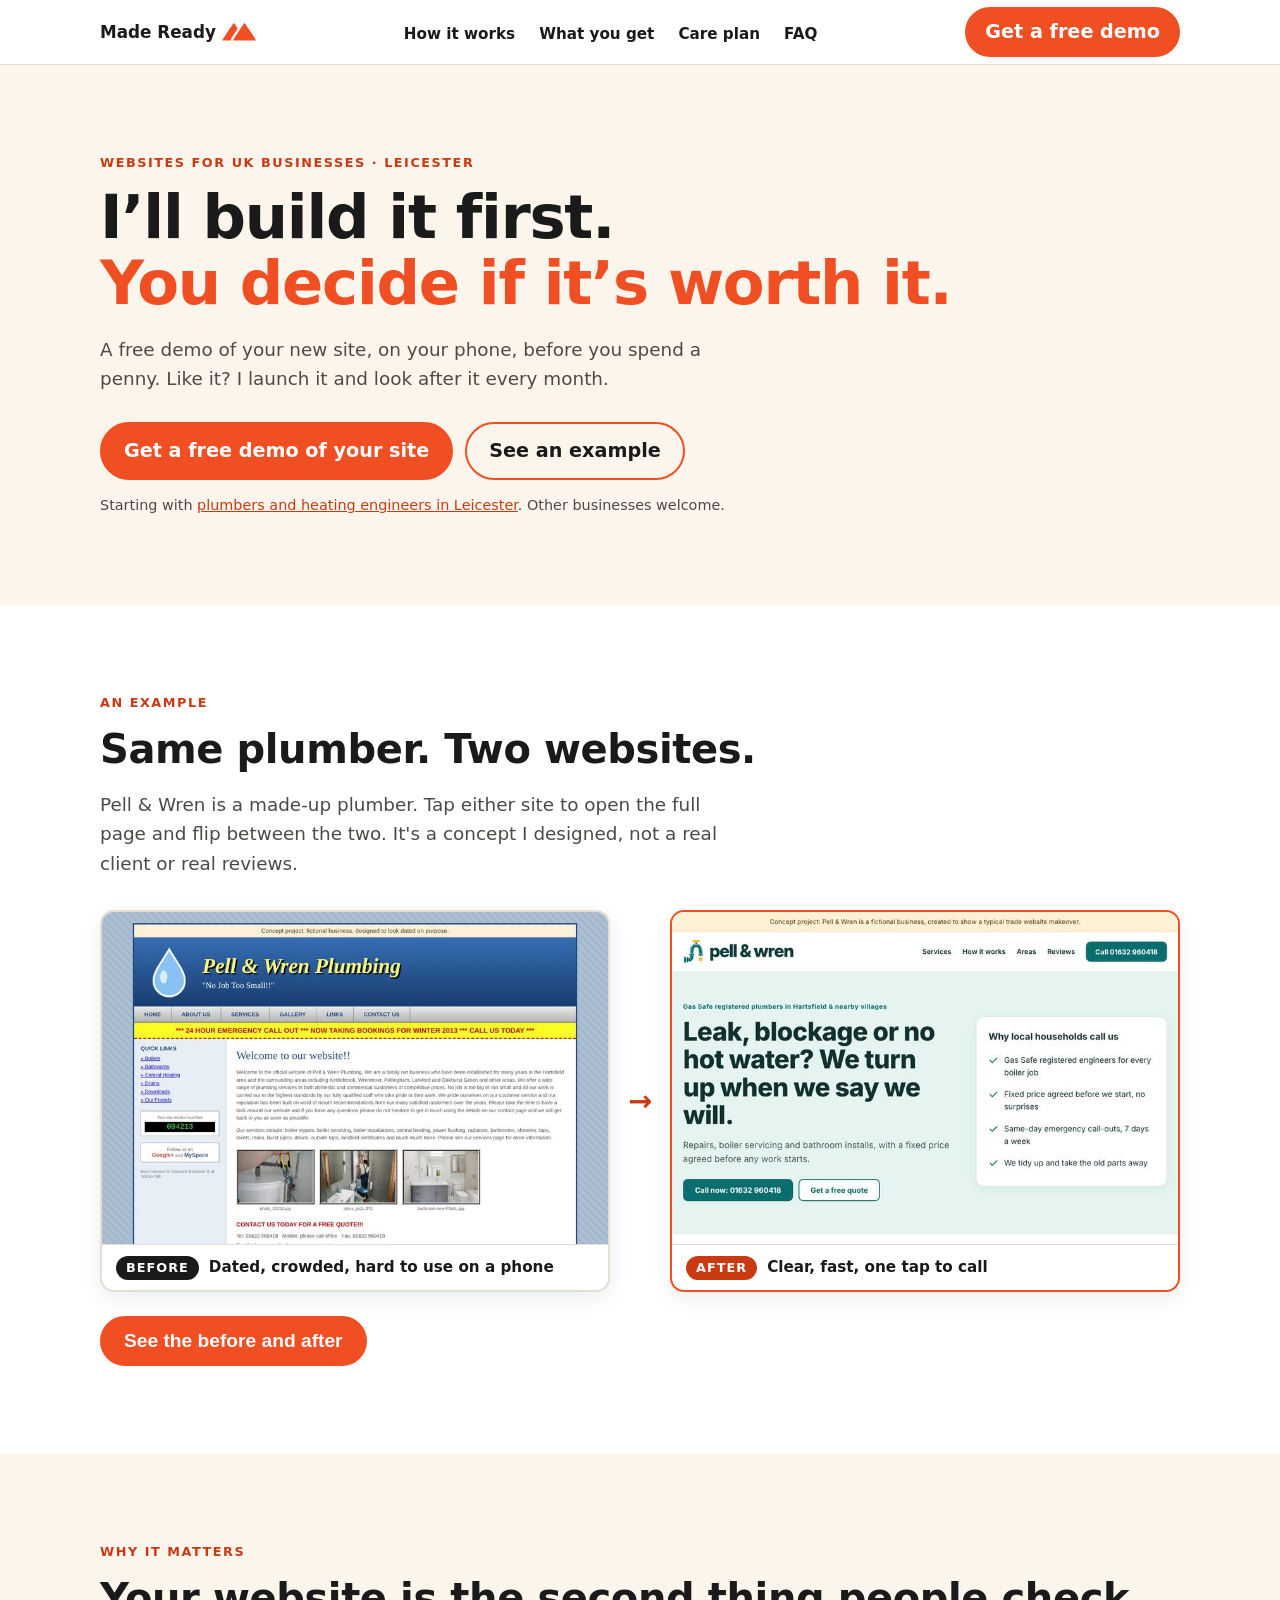
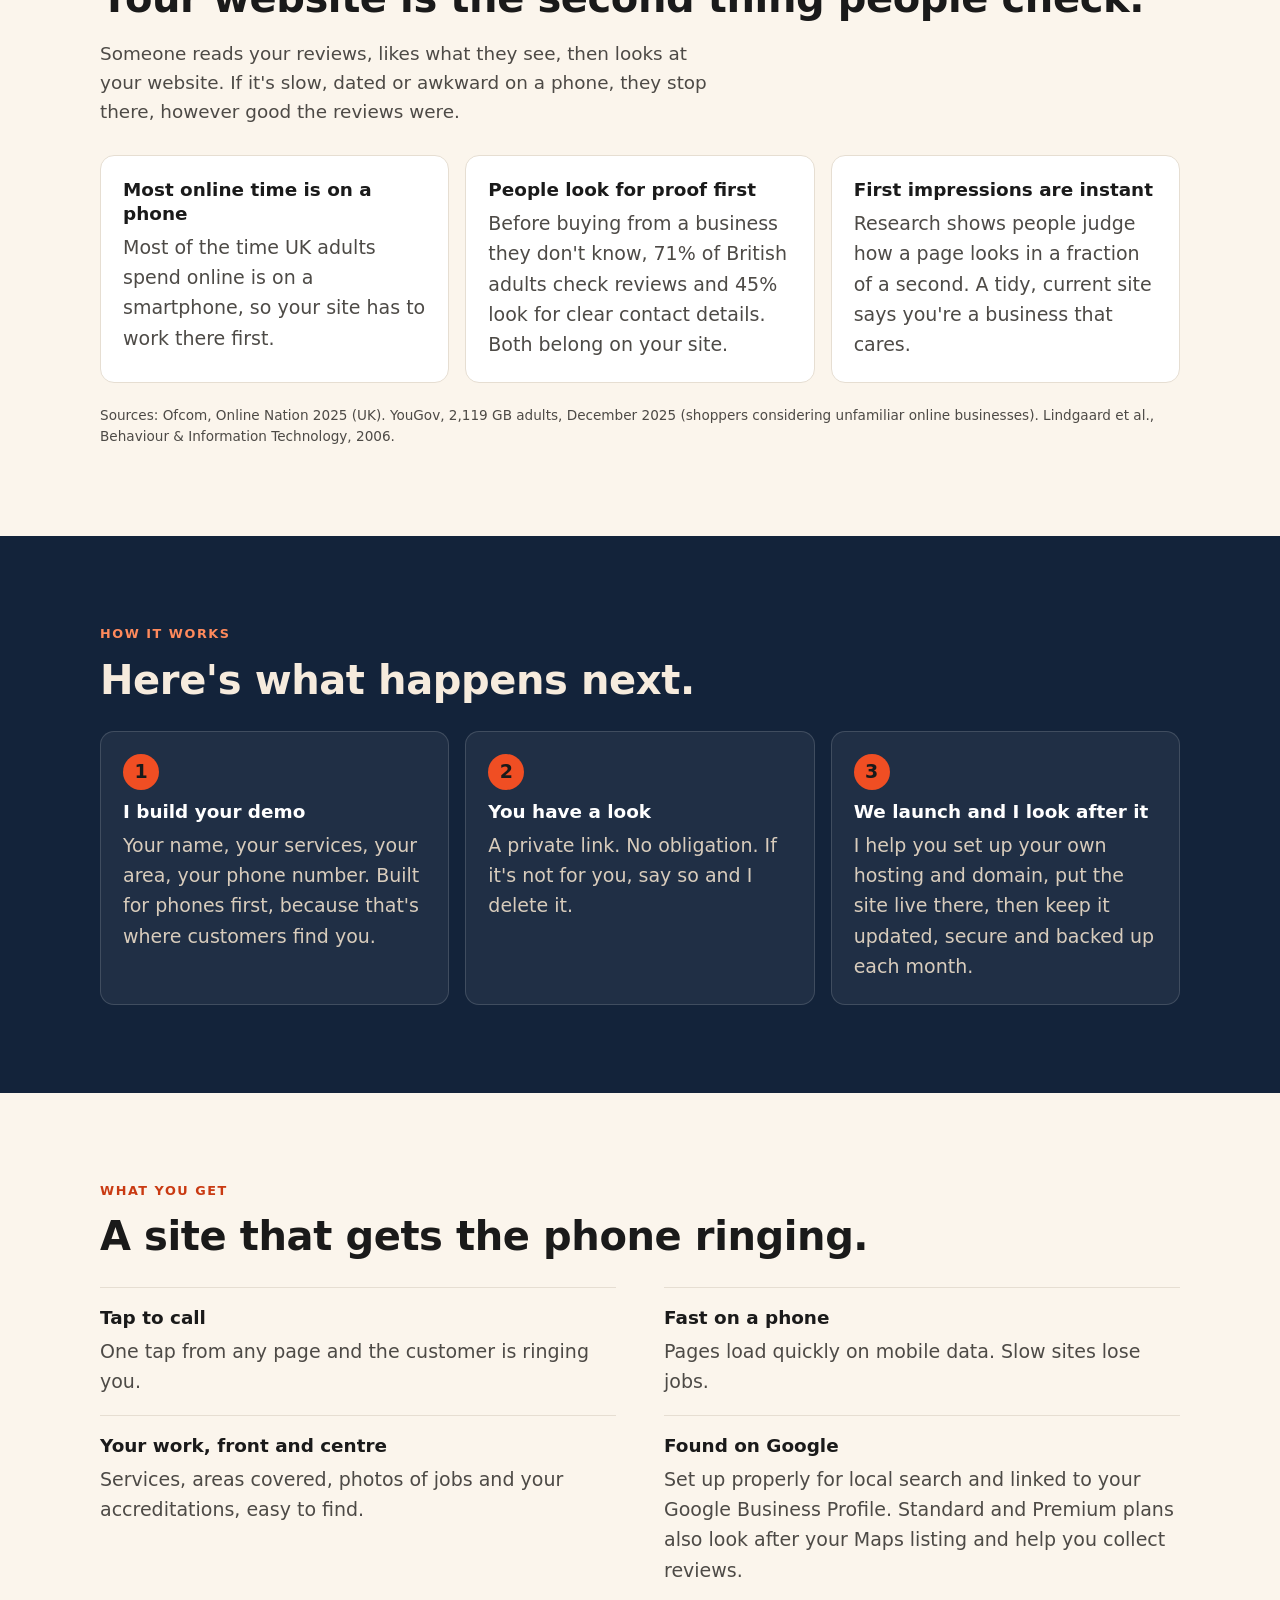
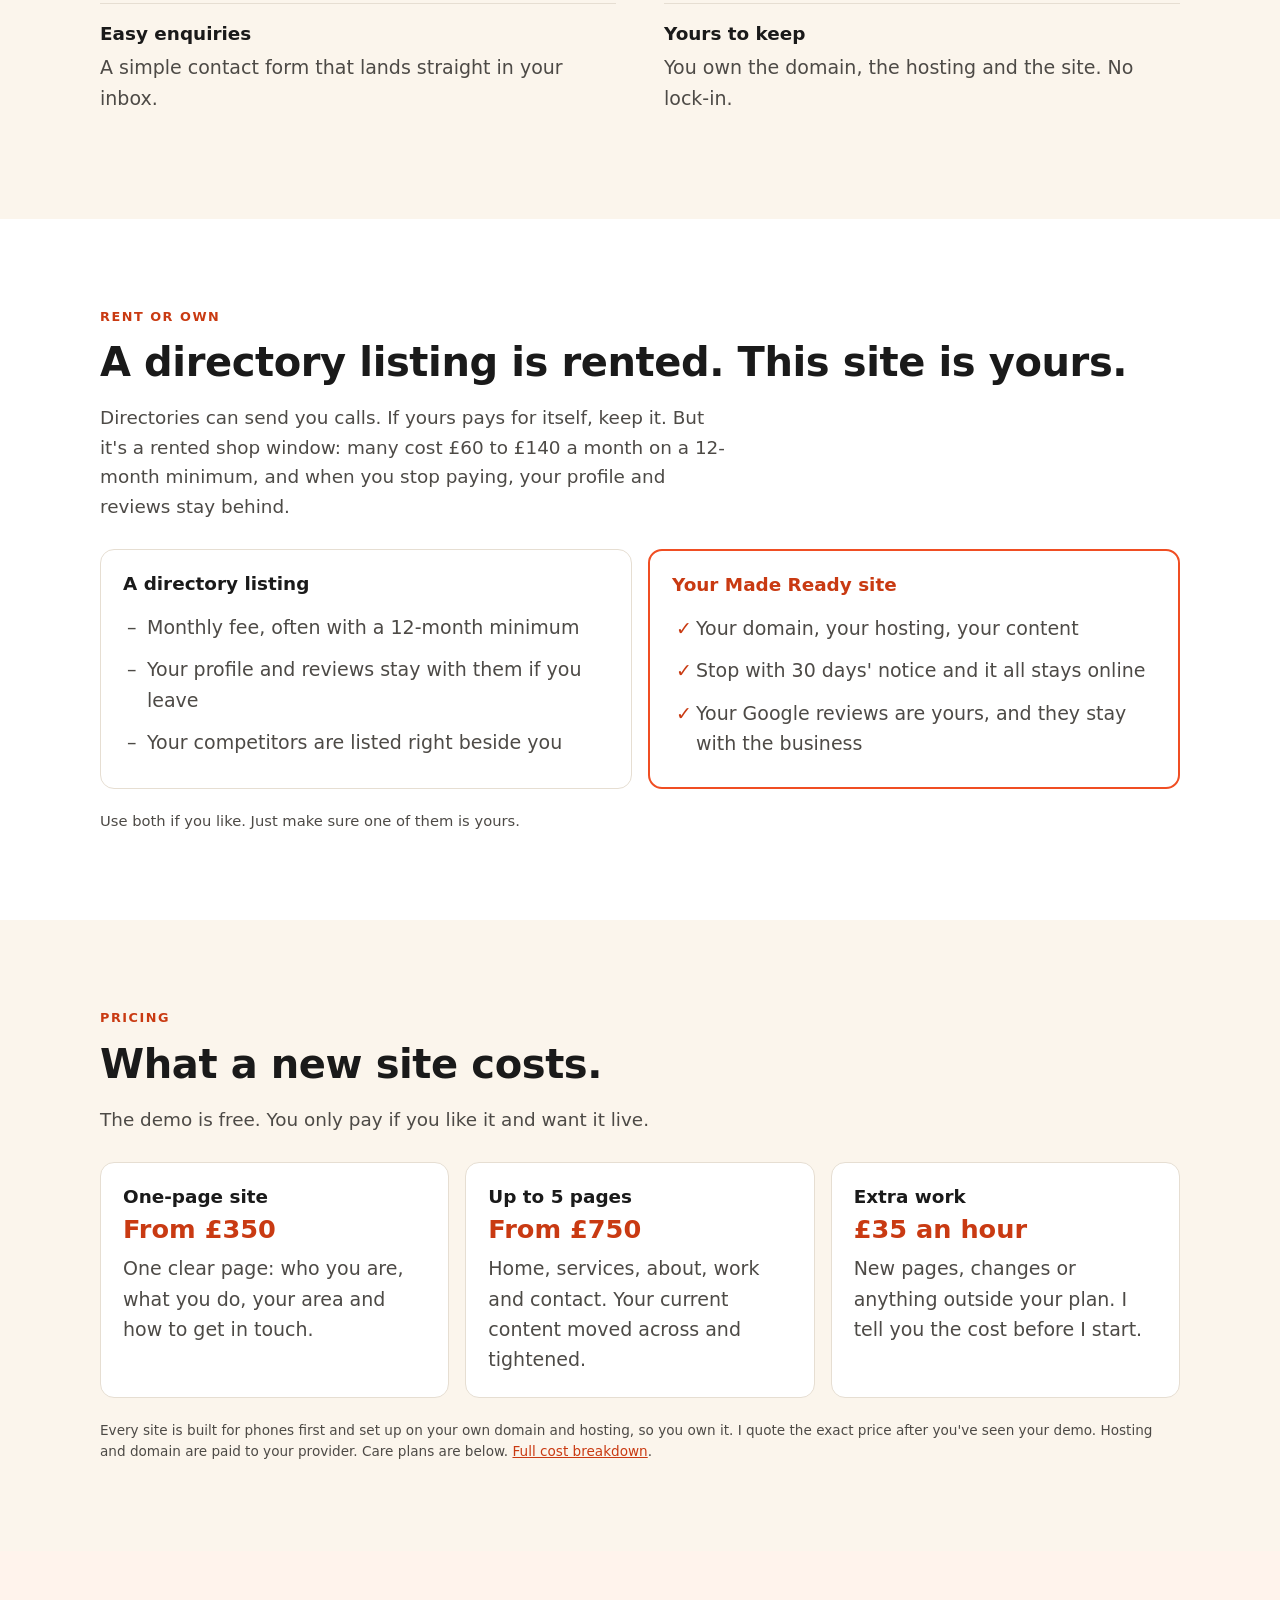
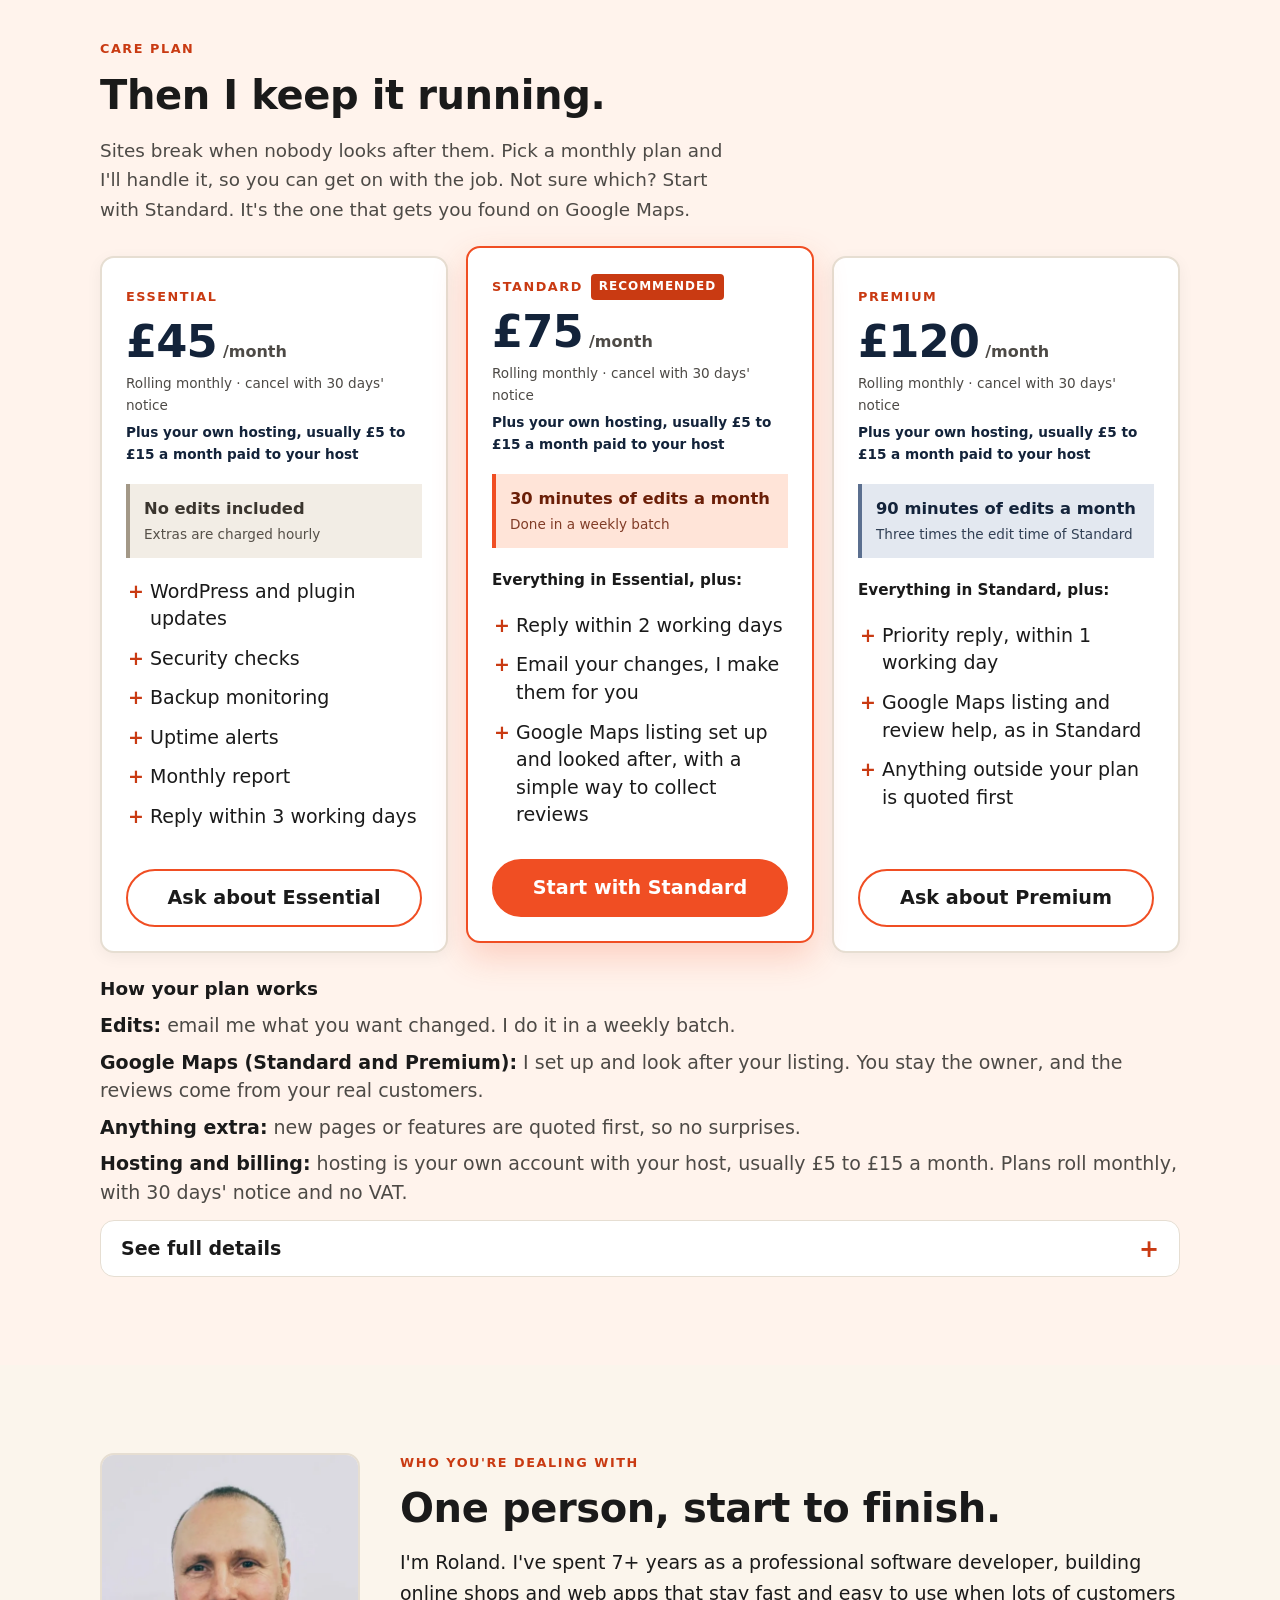
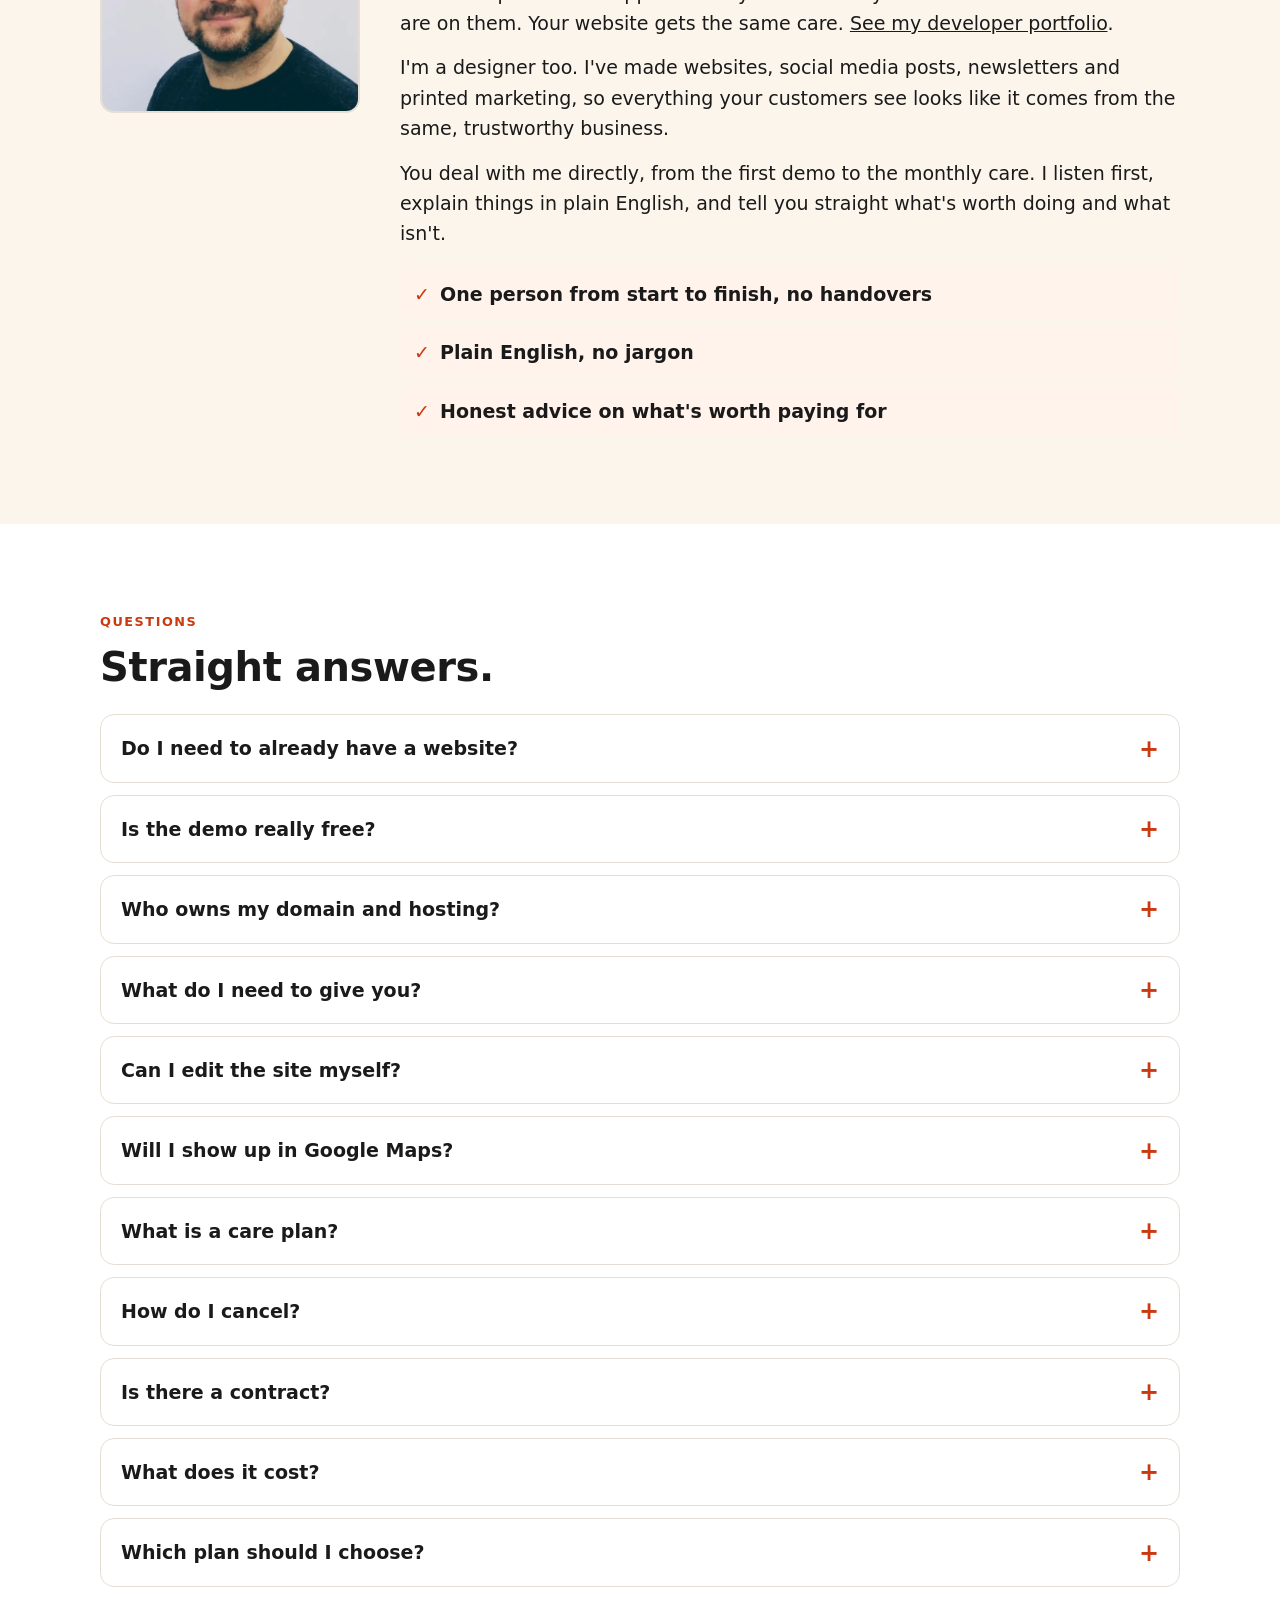
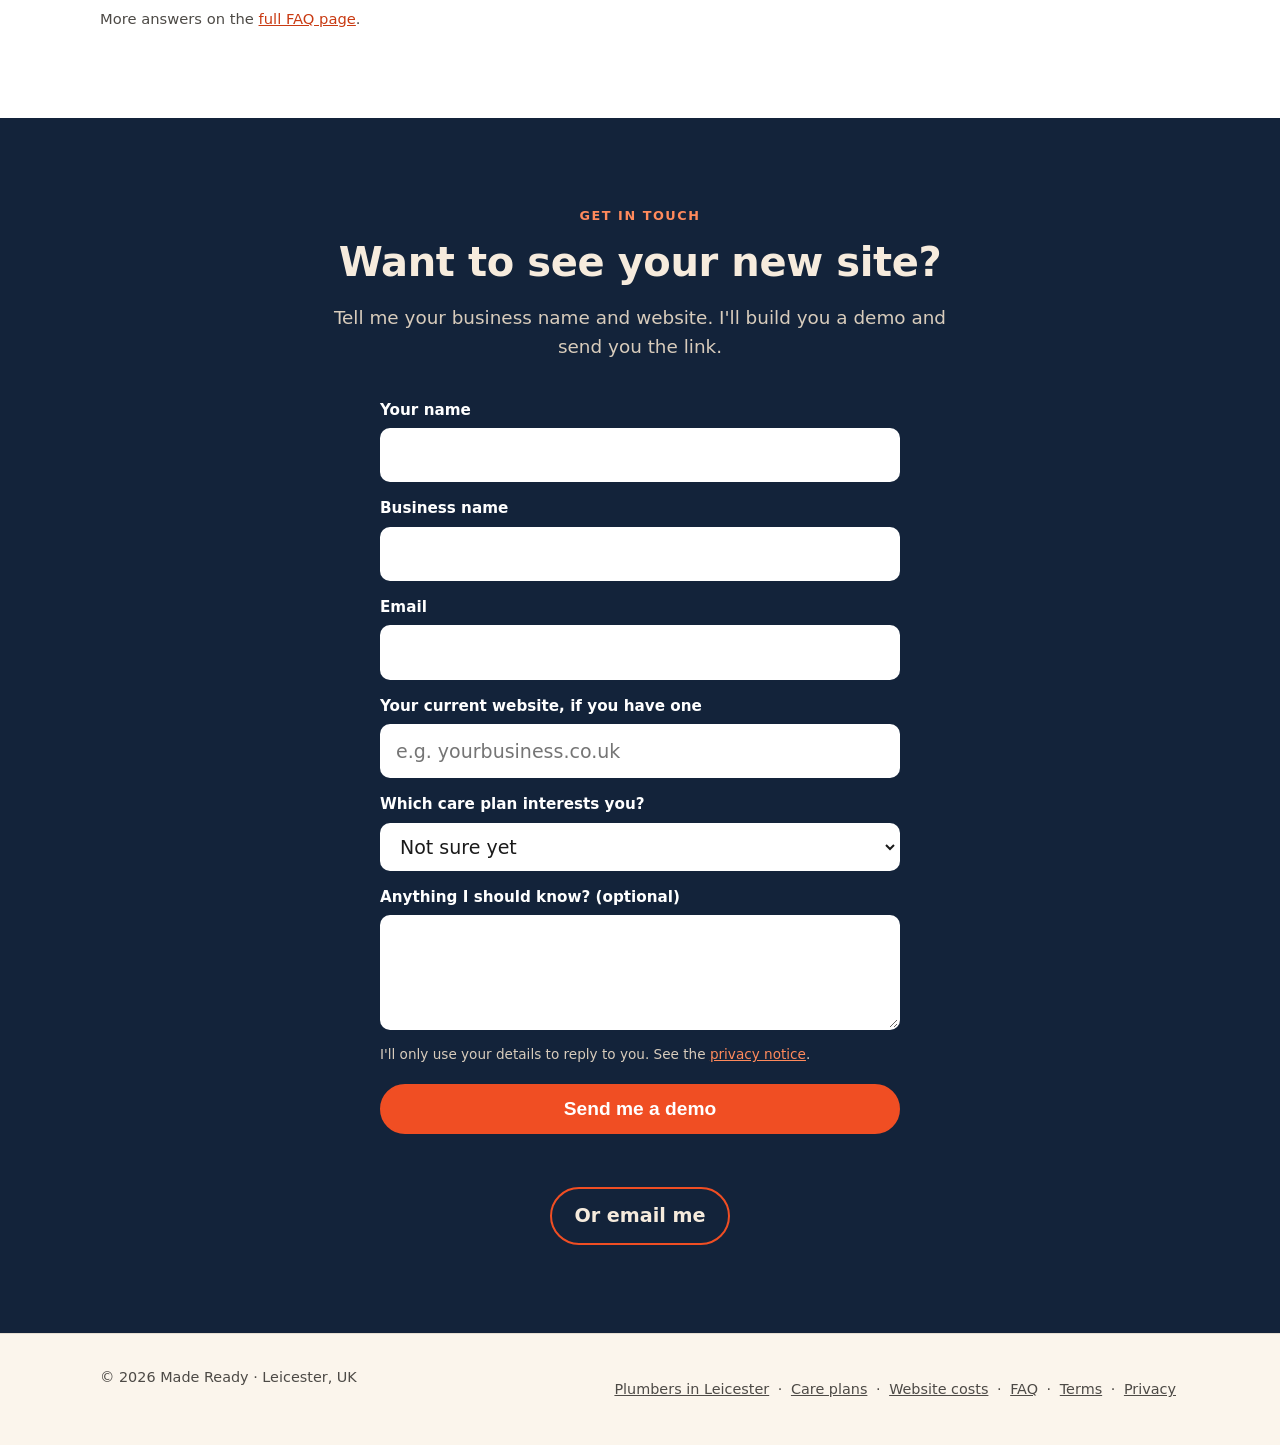
==== commit f2e91d54: "Hide site from search engines until launch (meta noindex + X-Robots-Tag header) Co-Authored-By: Clau" ====
--- a/index.html
+++ b/index.html
@@ -3,6 +3,7 @@
 <head>
 <meta charset="utf-8">
 <meta name="viewport" content="width=device-width, initial-scale=1">
+<meta name="robots" content="noindex, nofollow"><!-- TEMP-NOINDEX: remove before launch -->
 <title>Website redesigns for UK businesses | Made Ready</title>
 <meta name="description" content="I build you a free demo of your new website first. You only pay if you love it. Then I keep it updated, secure and backed up for a monthly fee.">
 <meta property="og:title" content="Website redesigns for UK businesses | Made Ready">
--- a/styles.css
+++ b/styles.css
@@ -42,14 +42,15 @@
  .js nav a{display:flex;min-height:48px;font-size:1.05rem}
  .logo{white-space:nowrap}
 }
+@media(max-width:419.98px){.bar .btn.sm{padding:8px 14px}}
 @media(max-width:389.98px){.bar{gap:8px}.bar .btn.sm{padding:8px 12px;font-size:.88rem;background:var(--accent-ink);border-color:var(--accent-ink)}.logo{font-size:.95rem}.logo svg{width:28px}}
 nav a{text-decoration:none;font-weight:600;font-size:.95rem}
 nav a:hover{color:var(--accent-ink)}
-.btn{display:inline-flex;align-items:center;justify-content:center;min-height:48px;padding:12px 22px;border-radius:999px;background:var(--accent);color:#fff;font-weight:800;text-decoration:none;border:2px solid var(--accent);font-size:1.125rem;cursor:pointer}
+.btn{display:inline-flex;align-items:center;justify-content:center;min-height:48px;padding:12px 22px;border-radius:999px;background:var(--accent);color:#fff;font-weight:800;text-decoration:none;border:2px solid var(--accent);font-size:1.2rem;cursor:pointer}
 .btn:hover{background:var(--accent-ink);border-color:var(--accent-ink)}
 .btn.ghost{background:transparent;color:inherit;border-color:var(--accent)}
 .btn.ghost:hover{background:rgba(240,78,35,.1);border-color:var(--accent-ink)}
-.btn.sm{min-height:44px;padding:8px 18px;font-size:1.125rem}
+.btn.sm{min-height:44px;padding:8px 18px;font-size:1.2rem}
 section{padding:64px 0}
 .eyebrow{font-size:.8rem;font-weight:800;letter-spacing:.12em;text-transform:uppercase;color:var(--accent-ink);margin-bottom:12px}
 h1{font-size:clamp(2.2rem,8vw,3.8rem);line-height:1.08;letter-spacing:-.02em;font-weight:800}
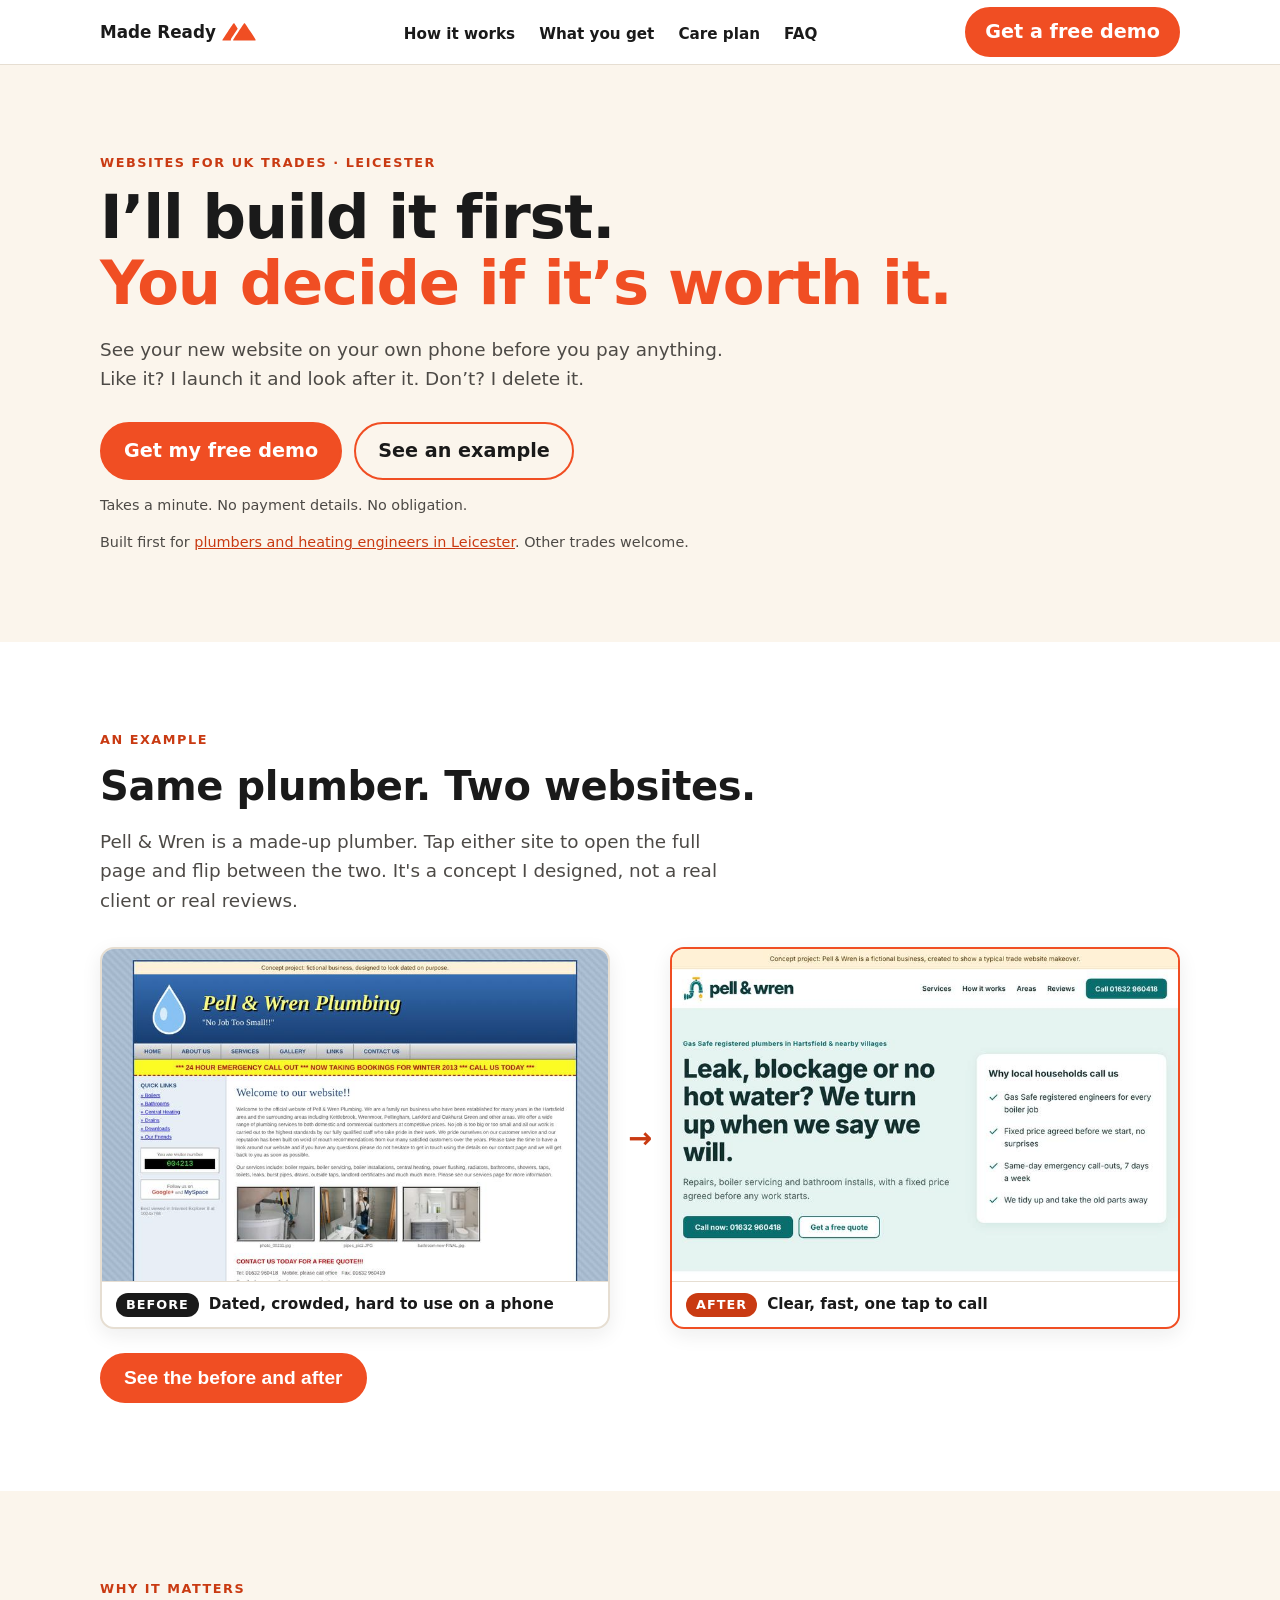
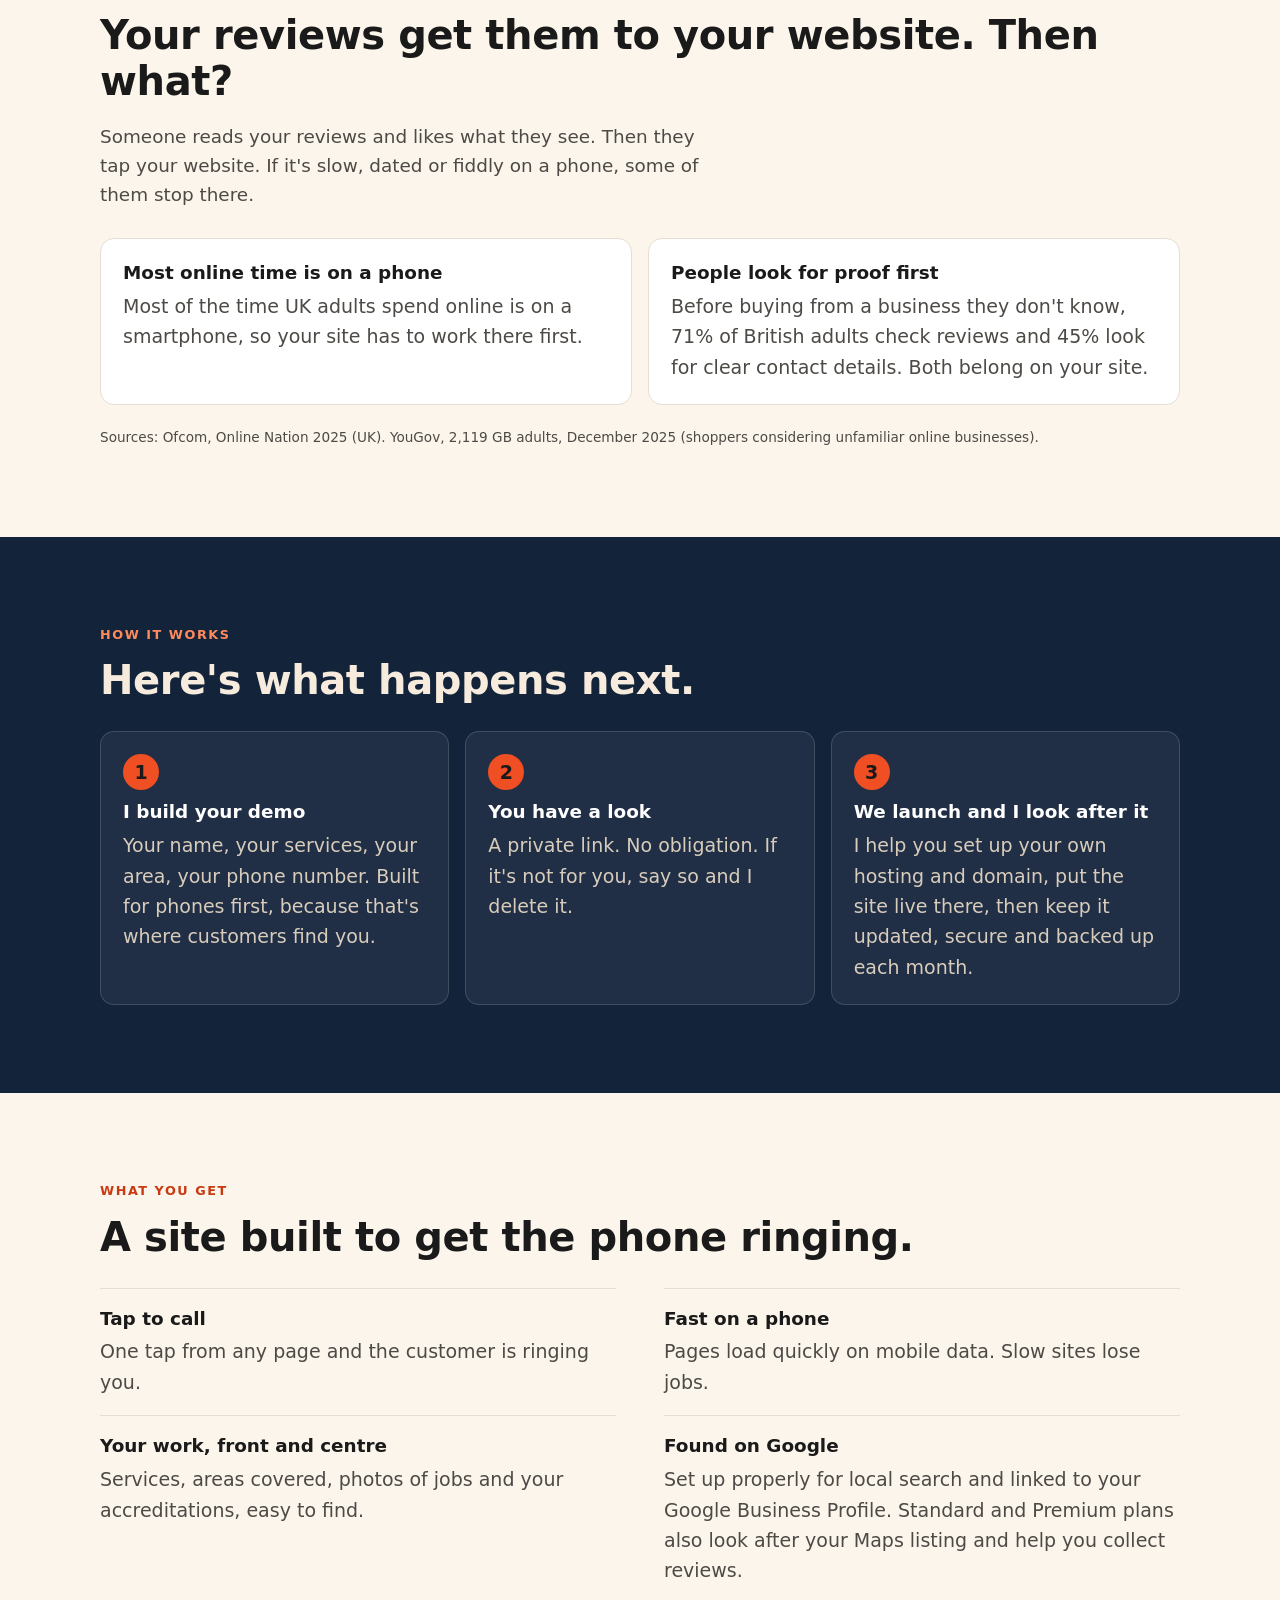
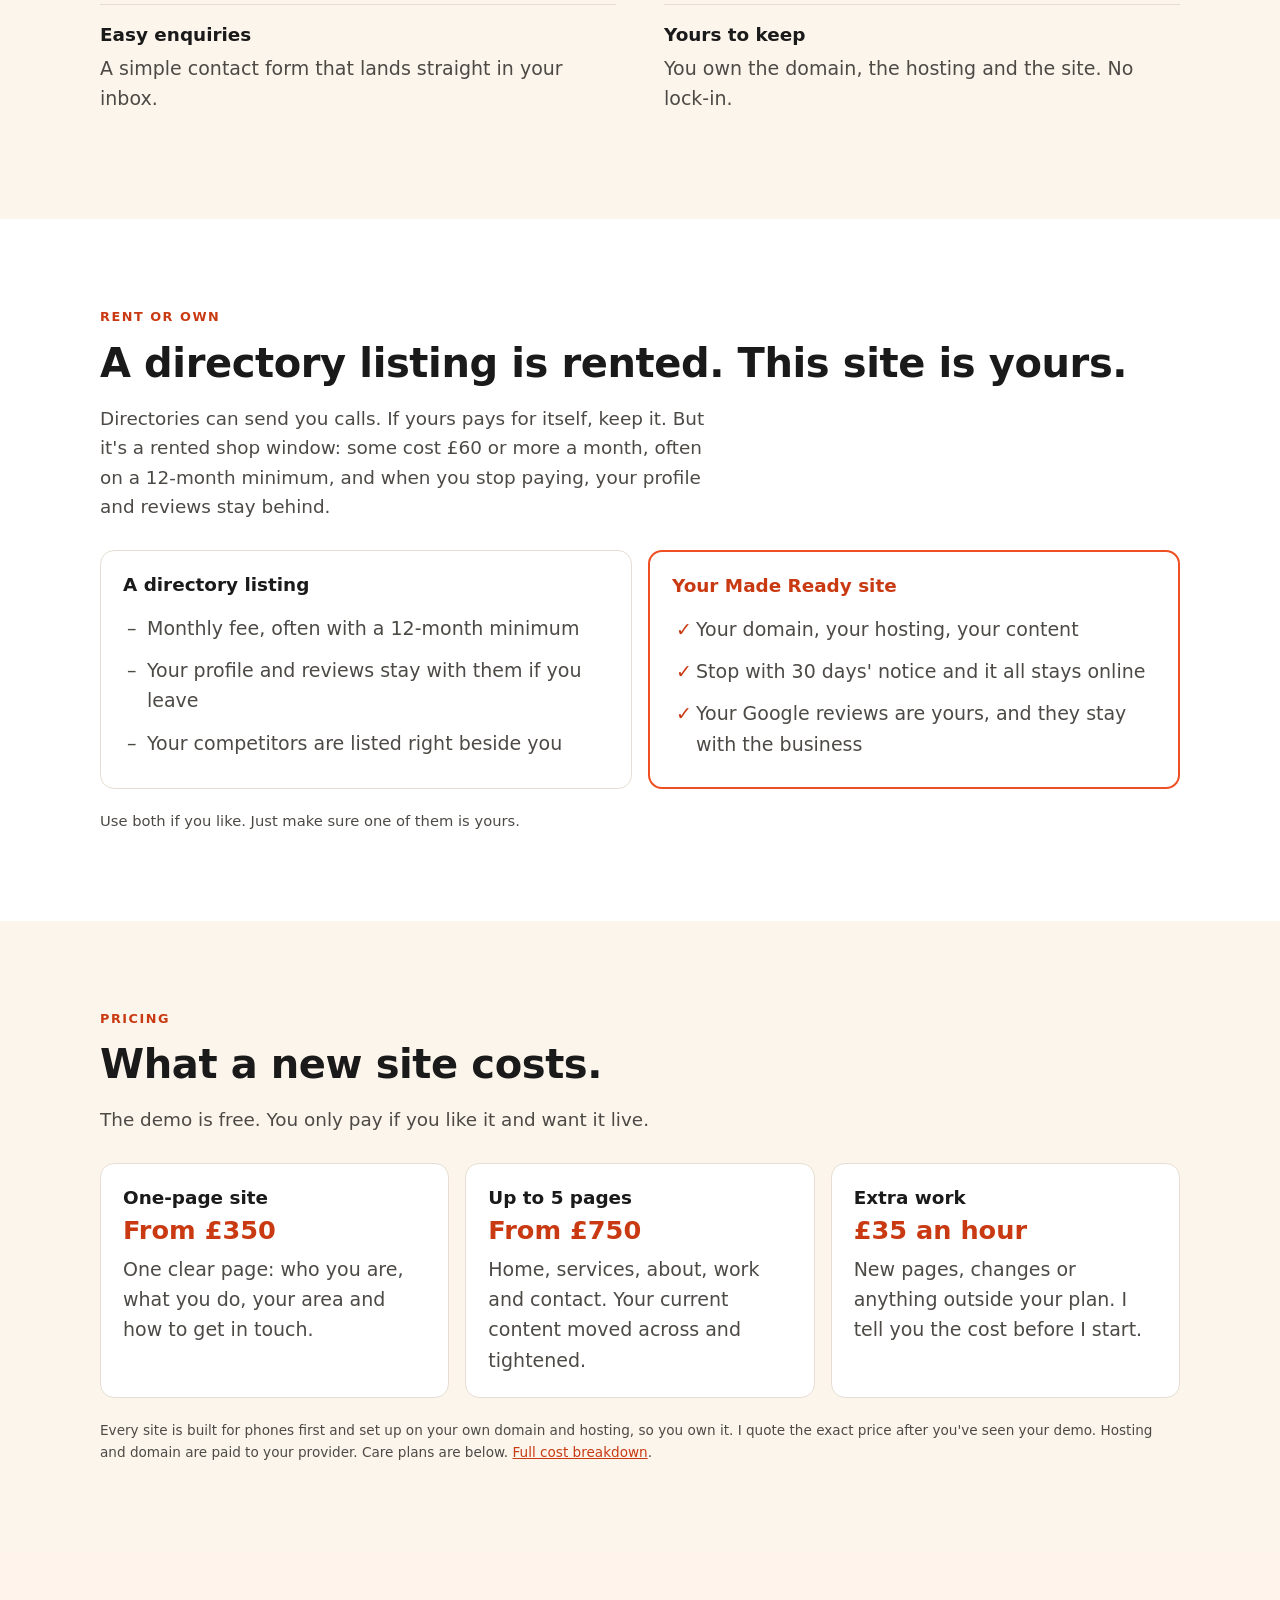
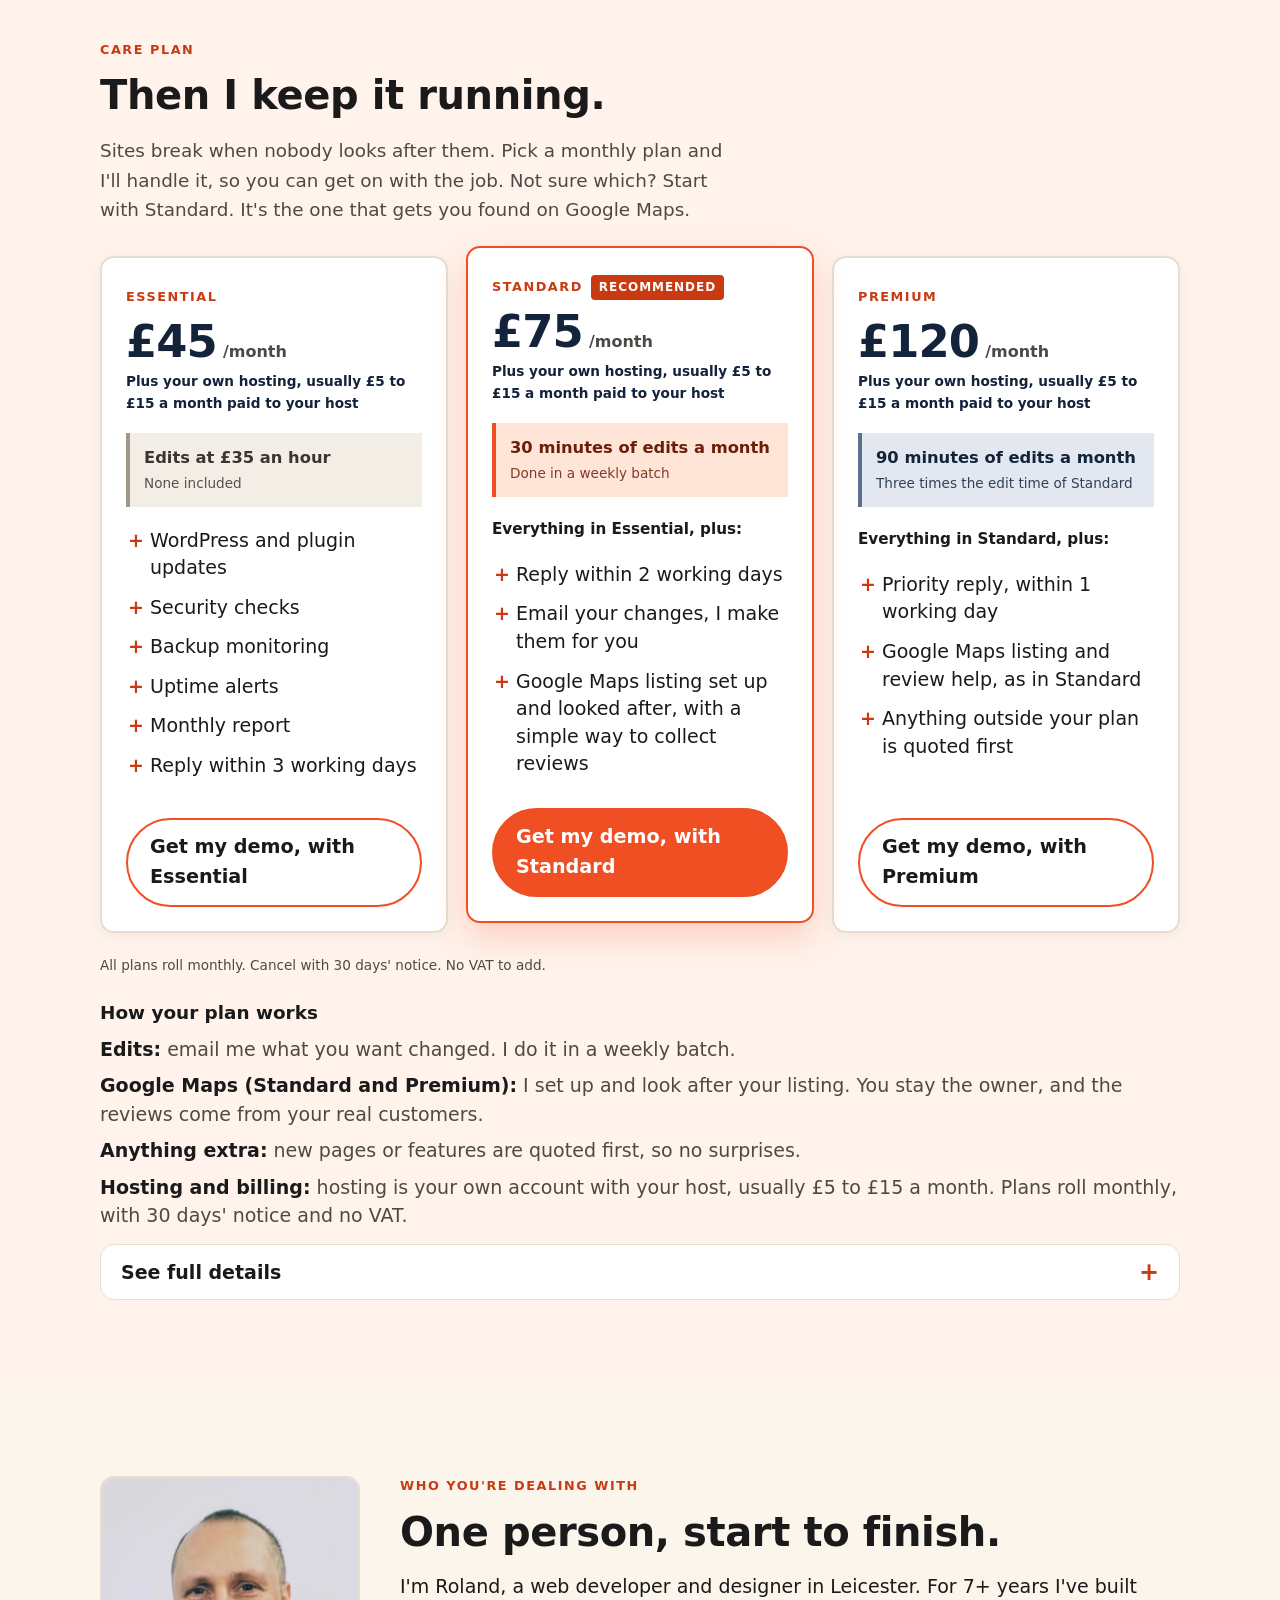
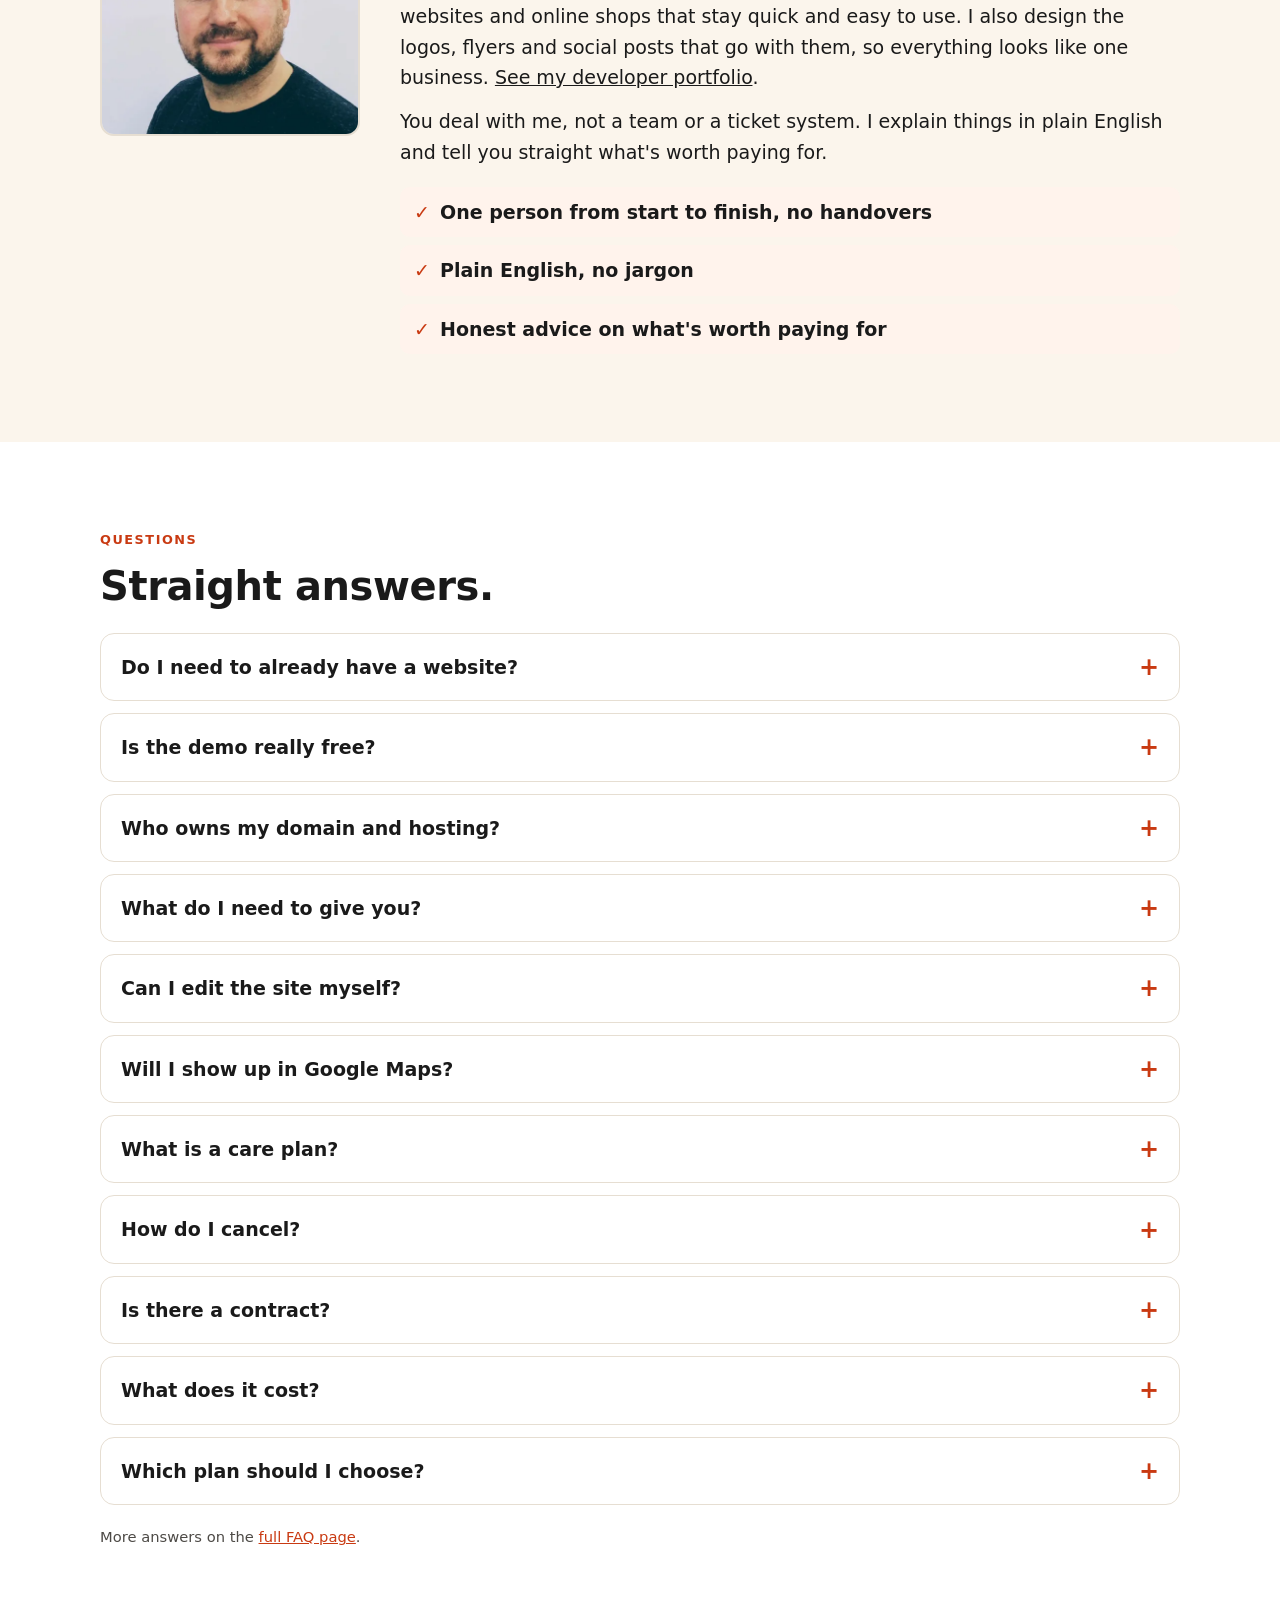
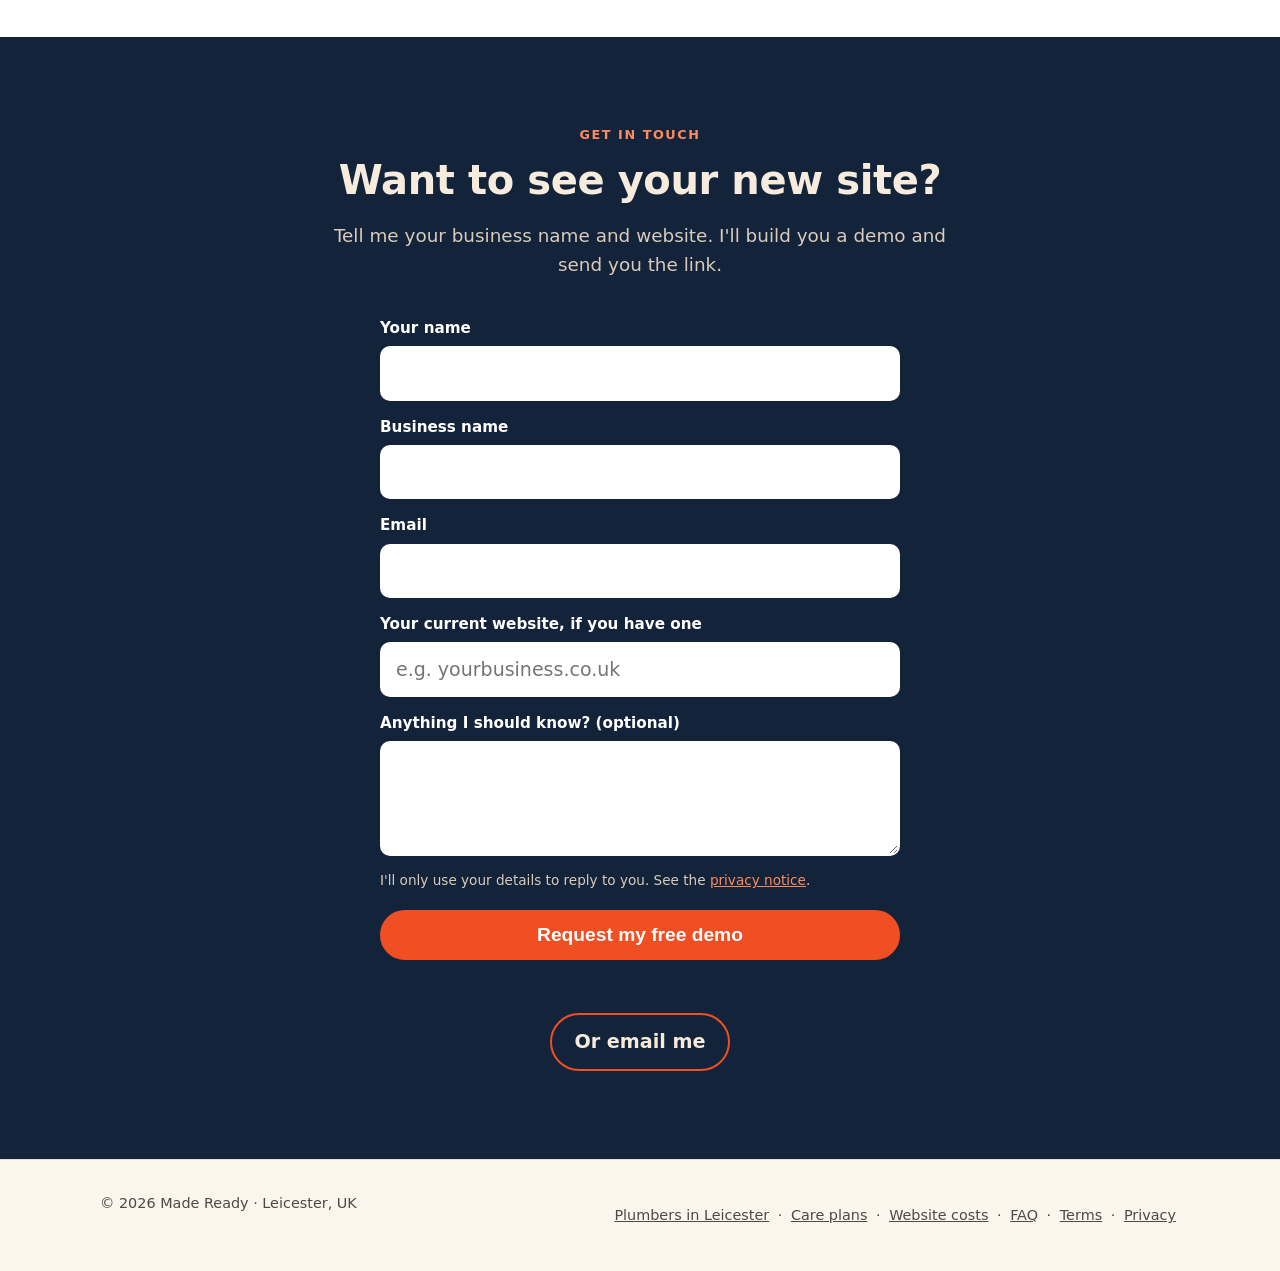
==== commit 7f29edd4: "Tighten homepage copy for trades: hero, form, plan buttons, why section, about Co-Authored-By: Claud" ====
--- a/index.html
+++ b/index.html
@@ -4,10 +4,10 @@
 <meta charset="utf-8">
 <meta name="viewport" content="width=device-width, initial-scale=1">
 <meta name="robots" content="noindex, nofollow"><!-- TEMP-NOINDEX: remove before launch -->
-<title>Website redesigns for UK businesses | Made Ready</title>
-<meta name="description" content="I build you a free demo of your new website first. You only pay if you love it. Then I keep it updated, secure and backed up for a monthly fee.">
-<meta property="og:title" content="Website redesigns for UK businesses | Made Ready">
-<meta property="og:description" content="I build you a free demo of your new website first. You only pay if you love it. Then I keep it updated, secure and backed up for a monthly fee.">
+<title>Website redesigns for UK trades | Made Ready</title>
+<meta name="description" content="I build you a free demo of your new website first. You only pay if you like it and want it live. Then I keep it updated, secure and backed up for a monthly fee.">
+<meta property="og:title" content="Website redesigns for UK trades | Made Ready">
+<meta property="og:description" content="I build you a free demo of your new website first. You only pay if you like it and want it live. Then I keep it updated, secure and backed up for a monthly fee.">
 <meta property="og:type" content="website">
 <link rel="canonical" href="https://madeready.co/">
 <meta property="og:url" content="https://madeready.co/">
@@ -19,8 +19,8 @@
 <meta property="og:image:height" content="630">
 <meta property="og:image:alt" content="Made Ready: website redesigns for UK businesses, with a free demo first.">
 <meta name="twitter:card" content="summary_large_image">
-<meta name="twitter:title" content="Website redesigns for UK businesses | Made Ready">
-<meta name="twitter:description" content="I build you a free demo of your new website first. You only pay if you love it. Then I keep it updated, secure and backed up for a monthly fee.">
+<meta name="twitter:title" content="Website redesigns for UK trades | Made Ready">
+<meta name="twitter:description" content="I build you a free demo of your new website first. You only pay if you like it and want it live. Then I keep it updated, secure and backed up for a monthly fee.">
 <meta name="twitter:image" content="https://madeready.co/images/og-share.jpg">
 <meta name="twitter:image:alt" content="Made Ready: website redesigns for UK businesses, with a free demo first.">
 <meta name="theme-color" content="#FBF5EC">
@@ -55,11 +55,12 @@
 
 <main id="main">
 <section class="hero"><div class="wrap">
-<p class="eyebrow">Websites for UK businesses · Leicester</p>
+<p class="eyebrow">Websites for UK trades · Leicester</p>
 <h1>I’ll build it first. <span class="h1b">You decide if it’s worth it.</span></h1>
-<p class="lede">A free demo of your new site, on your phone, before you spend a penny. Like it? I launch it and look after it every month.</p>
-<div class="actions"><a class="btn" href="#contact">Get a free demo of your site</a><a class="btn ghost" href="#example">See an example</a></div>
-<p class="note">Starting with <a href="/websites-for-plumbers-leicester/">plumbers and heating engineers in Leicester</a>. Other businesses welcome.</p>
+<p class="lede">See your new website on your own phone before you pay anything. Like it? I launch it and look after it. Don’t? I delete it.</p>
+<div class="actions"><a class="btn" href="#contact">Get my free demo</a><a class="btn ghost" href="#example">See an example</a></div>
+<p class="note">Takes a minute. No payment details. No obligation.</p>
+<p class="note">Built first for <a href="/websites-for-plumbers-leicester/">plumbers and heating engineers in Leicester</a>. Other trades welcome.</p>
 </div></section>
 
 <section id="example" style="background:#fff"><div class="wrap">
@@ -76,14 +77,13 @@
 
 <section id="why"><div class="wrap">
 <p class="eyebrow">Why it matters</p>
-<h2>Your website is the second thing people check.</h2>
-<p class="lede">Someone reads your reviews, likes what they see, then looks at your website. If it's slow, dated or awkward on a phone, they stop there, however good the reviews were.</p>
-<div class="grid three">
+<h2>Your reviews get them to your website. Then what?</h2>
+<p class="lede">Someone reads your reviews and likes what they see. Then they tap your website. If it's slow, dated or fiddly on a phone, some of them stop there.</p>
+<div class="grid two">
 <div class="card"><h3>Most online time is on a phone</h3><p>Most of the time UK adults spend online is on a smartphone, so your site has to work there first.</p></div>
 <div class="card"><h3>People look for proof first</h3><p>Before buying from a business they don't know, 71% of British adults check reviews and 45% look for clear contact details. Both belong on your site.</p></div>
-<div class="card"><h3>First impressions are instant</h3><p>Research shows people judge how a page looks in a fraction of a second. A tidy, current site says you're a business that cares.</p></div>
-</div>
-<p class="note">Sources: Ofcom, Online Nation 2025 (UK). YouGov, 2,119 GB adults, December 2025 (shoppers considering unfamiliar online businesses). Lindgaard et al., Behaviour &amp; Information Technology, 2006.</p>
+</div>
+<p class="note">Sources: Ofcom, Online Nation 2025 (UK). YouGov, 2,119 GB adults, December 2025 (shoppers considering unfamiliar online businesses).</p>
 </div></section>
 
 <section class="dark" id="how"><div class="wrap">
@@ -98,7 +98,7 @@
 
 <section id="included"><div class="wrap">
 <p class="eyebrow">What you get</p>
-<h2>A site that gets the phone ringing.</h2>
+<h2>A site built to get the phone ringing.</h2>
 <ul class="gets">
 <li><h3>Tap to call</h3><p>One tap from any page and the customer is ringing you.</p></li>
 <li><h3>Fast on a phone</h3><p>Pages load quickly on mobile data. Slow sites lose jobs.</p></li>
@@ -112,7 +112,7 @@
 <section id="own" style="background:#fff"><div class="wrap">
 <p class="eyebrow">Rent or own</p>
 <h2>A directory listing is rented. This site is yours.</h2>
-<p class="lede">Directories can send you calls. If yours pays for itself, keep it. But it's a rented shop window: many cost £60 to £140 a month on a 12-month minimum, and when you stop paying, your profile and reviews stay behind.</p>
+<p class="lede">Directories can send you calls. If yours pays for itself, keep it. But it's a rented shop window: some cost £60 or more a month, often on a 12-month minimum, and when you stop paying, your profile and reviews stay behind.</p>
 <div class="grid two">
 <div class="card"><h3>A directory listing</h3><ul class="vs"><li>Monthly fee, often with a 12-month minimum</li><li>Your profile and reviews stay with them if you leave</li><li>Your competitors are listed right beside you</li></ul></div>
 <div class="card own"><h3>Your Made Ready site</h3><ul class="vs"><li>Your domain, your hosting, your content</li><li>Stop with 30 days' notice and it all stays online</li><li>Your Google reviews are yours, and they stay with the business</li></ul></div>
@@ -147,24 +147,22 @@
 <h2>Then I keep it running.</h2>
 <p class="lede">Sites break when nobody looks after them. Pick a monthly plan and I'll handle it, so you can get on with the job. Not sure which? Start with Standard. It's the one that gets you found on Google Maps.</p>
 <div class="plans">
-<div class="plan"><p class="tier">Essential</p><p class="price"><b>£45</b> <span>/month</span></p><p class="bill">Rolling monthly &middot; cancel with 30 days' notice</p>
-<p class="total">Plus your own hosting, usually £5 to £15 a month paid to your host</p>
-<p class="allow sand"><b>No edits included</b><span>Extras are charged hourly</span></p>
+<div class="plan"><p class="tier">Essential</p><p class="price"><b>£45</b> <span>/month</span></p><p class="total">Plus your own hosting, usually £5 to £15 a month paid to your host</p>
+<p class="allow sand"><b>Edits at £35 an hour</b><span>None included</span></p>
 <ul><li>WordPress and plugin updates</li><li>Security checks</li><li>Backup monitoring</li><li>Uptime alerts</li><li>Monthly report</li><li>Reply within 3 working days</li></ul>
-<a class="btn ghost" href="#contact" data-plan="Essential (£45/month)">Ask about Essential</a></div>
-<div class="plan pop"><p class="tier">Standard <span class="tag">Recommended</span></p><p class="price"><b>£75</b> <span>/month</span></p><p class="bill">Rolling monthly &middot; cancel with 30 days' notice</p>
-<p class="total">Plus your own hosting, usually £5 to £15 a month paid to your host</p>
+<a class="btn ghost" href="#contact" data-plan="Essential (£45/month)">Get my demo, with Essential</a></div>
+<div class="plan pop"><p class="tier">Standard <span class="tag">Recommended</span></p><p class="price"><b>£75</b> <span>/month</span></p><p class="total">Plus your own hosting, usually £5 to £15 a month paid to your host</p>
 <p class="allow hot"><b>30 minutes of edits a month</b><span>Done in a weekly batch</span></p>
 <p class="plus">Everything in Essential, plus:</p>
 <ul><li>Reply within 2 working days</li><li>Email your changes, I make them for you</li><li>Google Maps listing set up and looked after, with a simple way to collect reviews</li></ul>
-<a class="btn" href="#contact" data-plan="Standard (£75/month)">Start with Standard</a></div>
-<div class="plan"><p class="tier">Premium</p><p class="price"><b>£120</b> <span>/month</span></p><p class="bill">Rolling monthly &middot; cancel with 30 days' notice</p>
-<p class="total">Plus your own hosting, usually £5 to £15 a month paid to your host</p>
+<a class="btn" href="#contact" data-plan="Standard (£75/month)">Get my demo, with Standard</a></div>
+<div class="plan"><p class="tier">Premium</p><p class="price"><b>£120</b> <span>/month</span></p><p class="total">Plus your own hosting, usually £5 to £15 a month paid to your host</p>
 <p class="allow ink"><b>90 minutes of edits a month</b><span>Three times the edit time of Standard</span></p>
 <p class="plus">Everything in Standard, plus:</p>
 <ul><li>Priority reply, within 1 working day</li><li>Google Maps listing and review help, as in Standard</li><li>Anything outside your plan is quoted first</li></ul>
-<a class="btn ghost" href="#contact" data-plan="Premium (£120/month)">Ask about Premium</a></div>
-</div>
+<a class="btn ghost" href="#contact" data-plan="Premium (£120/month)">Get my demo, with Premium</a></div>
+</div>
+<p class="note">All plans roll monthly. Cancel with 30 days' notice. No VAT to add.</p>
 <div class="how"><h3>How your plan works</h3>
 <ul class="hsum"><li><b>Edits:</b> email me what you want changed. I do it in a weekly batch.</li><li><b>Google Maps (Standard and Premium):</b> I set up and look after your listing. You stay the owner, and the reviews come from your real customers.</li><li><b>Anything extra:</b> new pages or features are quoted first, so no surprises.</li><li><b>Hosting and billing:</b> hosting is your own account with your host, usually £5 to £15 a month. Plans roll monthly, with 30 days' notice and no VAT.</li></ul>
 <details class="hmore"><summary>See full details</summary><p class="small"><b>Google Maps and reviews (Standard and Premium).</b> When someone nearby searches for what you do, your business should show up in Google Maps with reviews that make them call you. I set up your Google Business Profile with your services, area, hours, photos and website link, and keep it up to date. You stay the owner and add me as a manager. Google will ask you to confirm it's your business, and only you can do that. Each month I post photos of your work, draft replies to new reviews and send a short report of calls, direction requests and website clicks. I give you a review link, a QR code and a text to send customers. You ask them, because I can't do that for you, and I never write or buy reviews. I can't promise where you'll rank. If someone else already controls your listing, getting access can take a while.</p>
@@ -176,16 +174,15 @@
 <div>
 <p class="eyebrow">Who you're dealing with</p>
 <h2>One person, start to finish.</h2>
-<p>I'm Roland. I've spent 7+ years as a professional software developer, building online shops and web apps that stay fast and easy to use when lots of customers are on them. Your website gets the same care. <a href="https://rolandlevy.co.uk" target="_blank" rel="noopener">See my developer portfolio</a>.</p>
-<p style="margin-top:14px">I'm a designer too. I've made websites, social media posts, newsletters and printed marketing, so everything your customers see looks like it comes from the same, trustworthy business.</p>
-<p style="margin-top:14px">You deal with me directly, from the first demo to the monthly care. I listen first, explain things in plain English, and tell you straight what's worth doing and what isn't.</p>
+<p>I'm Roland, a web developer and designer in Leicester. For 7+ years I've built websites and online shops that stay quick and easy to use. I also design the logos, flyers and social posts that go with them, so everything looks like one business. <a href="https://rolandlevy.co.uk" target="_blank" rel="noopener">See my developer portfolio</a>.</p>
+<p style="margin-top:14px">You deal with me, not a team or a ticket system. I explain things in plain English and tell you straight what's worth paying for.</p>
 <ul class="facts"><li>One person from start to finish, no handovers</li><li>Plain English, no jargon</li><li>Honest advice on what's worth paying for</li></ul>
 </div></div></section>
 
 <section id="faq" style="background:#fff"><div class="wrap">
 <p class="eyebrow">Questions</p>
 <h2>Straight answers.</h2>
-<details><summary>Do I need to already have a website?</summary><p>No. A weak, old or Wix site is fine. A fresh Made Ready site is built for you and your content is moved across. No site at all is fine too.</p></details><details><summary>Is the demo really free?</summary><p>Yes. I build it first, you look at it, and you pay nothing if you say no. Demos are not public and are deleted within 30 days if you don't go ahead.</p></details><details><summary>Who owns my domain and hosting?</summary><p>You do. You sign up with the host and pay them directly, and I'll help you choose and set it up. I never host your live site and I'm not your hosting provider. That means you can walk away at any time and keep everything.</p></details><details><summary>What do I need to give you?</summary><p>Your logo if you have one, your services, the areas you cover, and a few photos of your work. I can use what is on your current site and tighten it.</p></details><details><summary>Can I edit the site myself?</summary><p>Yes, simple text and photo changes are easy and I show you how. Or send them to me. Standard and Premium plans include minutes of edits each month. They don't roll over. Email me your requests and I do them in a weekly batch. On Essential, edits are charged hourly.</p></details><details><summary>Will I show up in Google Maps?</summary><p>Standard and Premium plans include setting up and looking after your Google Business Profile, the listing people see in Google Maps. I add your services, area, hours and photos, help you ask happy customers for reviews, and reply to them for you. You stay the owner and add me as a manager. I can't promise a ranking, and I never write or buy reviews. They have to come from your real customers.</p></details><details><summary>What is a care plan?</summary><p>A monthly plan where I keep your WordPress site updated, secure and backed up, watch for downtime, and send you a monthly report. Standard and Premium also look after your Google Maps listing and include minutes of edits each month. Hosting is not included. You pay your host directly and I'll help you set it up. Uptime alerts tell you if your site goes down, but keeping the server running is your host's job.</p></details><details><summary>How do I cancel?</summary><p>Email me and tell me you want to stop. Care plans roll monthly, so you give 30 days' notice and I stop billing at the end of that notice. There is no cancellation fee. You keep your domain, your hosting and your site. <a href="/terms.html">See the full terms</a>.</p></details><details><summary>Is there a contract?</summary><p>No long contract. Care plans roll monthly and you give 30 days notice to stop. I'll put the terms in writing before you pay anything. </p></details><details><summary>What does it cost?</summary><p>Care plans are £45, £75 or £120 a month. A one-page site is from £350 and a site of up to 5 pages is from £750. I quote the exact price after you've seen your demo, so you decide with the real thing in front of you.</p></details><details><summary>Which plan should I choose?</summary><p>Start with Standard. It includes your Google Maps listing and 30 minutes of edits a month. Choose Essential if you'll never need changes or Google help, and Premium if you want edits and answers fast.</p></details>
+<details><summary>Do I need to already have a website?</summary><p>No. A weak, old or Wix site is fine. A fresh Made Ready site is built for you and your content is moved across. No site at all is fine too.</p></details><details><summary>Is the demo really free?</summary><p>Yes. I build it first, you look at it, and you pay nothing if you say no. Demos are not public and are deleted within 30 days if you don't go ahead.</p></details><details><summary>Who owns my domain and hosting?</summary><p>You do. You sign up with the host and pay them directly, and I'll help you choose and set it up. I never host your live site and I'm not your hosting provider. That means you can walk away at any time and keep everything.</p></details><details><summary>What do I need to give you?</summary><p>Your logo if you have one, your services, the areas you cover, and a few photos of your work. I can use what is on your current site and tighten it.</p></details><details><summary>Can I edit the site myself?</summary><p>Yes, simple text and photo changes are easy and I show you how. Or send them to me. Standard and Premium plans include minutes of edits each month. Email me your requests and I do them in a weekly batch. On Essential, edits are charged hourly.</p></details><details><summary>Will I show up in Google Maps?</summary><p>Standard and Premium plans include setting up and looking after your Google Business Profile, the listing people see in Google Maps. I add your services, area, hours and photos, help you ask happy customers for reviews, and reply to them for you. You stay the owner and add me as a manager. I can't promise a ranking, and I never write or buy reviews. They have to come from your real customers.</p></details><details><summary>What is a care plan?</summary><p>A monthly plan where I keep your WordPress site updated, secure and backed up, watch for downtime, and send you a monthly report. Standard and Premium also look after your Google Maps listing and include minutes of edits each month. Hosting is not included. You pay your host directly and I'll help you set it up. Uptime alerts tell you if your site goes down, but keeping the server running is your host's job.</p></details><details><summary>How do I cancel?</summary><p>Email me and tell me you want to stop. Care plans roll monthly, so you give 30 days' notice and I stop billing at the end of that notice. There is no cancellation fee. You keep your domain, your hosting and your site. <a href="/terms.html">See the full terms</a>.</p></details><details><summary>Is there a contract?</summary><p>No long contract. Care plans roll monthly and you give 30 days notice to stop. I'll put the terms in writing before you pay anything. </p></details><details><summary>What does it cost?</summary><p>Care plans are £45, £75 or £120 a month. A one-page site is from £350 and a site of up to 5 pages is from £750. I quote the exact price after you've seen your demo, so you decide with the real thing in front of you.</p></details><details><summary>Which plan should I choose?</summary><p>Start with Standard. It includes your Google Maps listing and 30 minutes of edits a month. Choose Essential if you'll never need changes or Google help, and Premium if you want edits and answers fast.</p></details>
 <p class="small">More answers on the <a href="/faq/">full FAQ page</a>.</p>
 </div></section>
 
@@ -202,10 +199,10 @@
 <label for="f-biz">Business name</label><input id="f-biz" name="business" type="text" autocomplete="organization" required>
 <label for="f-email">Email</label><input id="f-email" name="email" type="email" autocomplete="email" required>
 <label for="f-site">Your current website, if you have one</label><input id="f-site" name="website" type="text" inputmode="url" autocomplete="url" placeholder="e.g. yourbusiness.co.uk">
-<label for="f-plan">Which care plan interests you?</label><select id="f-plan" name="plan"><option value="Not sure yet">Not sure yet</option><option>Essential (£45/month)</option><option>Standard (£75/month)</option><option>Premium (£120/month)</option></select>
+<input type="hidden" id="f-plan" name="plan" value="Not sure yet">
 <label for="f-msg">Anything I should know? (optional)</label><textarea id="f-msg" name="message" rows="3"></textarea>
 <p class="consent">I'll only use your details to reply to you. See the <a href="/privacy.html">privacy notice</a>.</p>
-<button class="btn" type="submit">Send me a demo</button>
+<button class="btn" type="submit">Request my free demo</button>
 <p id="form-status" class="status" role="status" aria-live="polite"></p>
 </form>
 <div class="actions"><a class="btn ghost" id="email-btn" href="#contact" data-u="madeready.co" data-d="gmail.com">Or email me</a>
@@ -241,7 +238,7 @@
 var o={};new FormData(f).forEach(function(v,n){o[n]=v});
 fetch(f.action,{method:"POST",headers:{"Content-Type":"application/json",Accept:"application/json"},body:JSON.stringify(o)})
 .then(function(r){return r.json()}).then(function(j){
-if(j.success){f.reset();st.textContent="Thanks. I've got it and I'll reply by email.";}
+if(j.success){f.reset();st.textContent="Thanks. I've got it and I'll email you.";}
 else{throw new Error()}})
 .catch(function(){st.textContent="That didn't send. Please email me instead.";})
 .finally(function(){b.disabled=false});
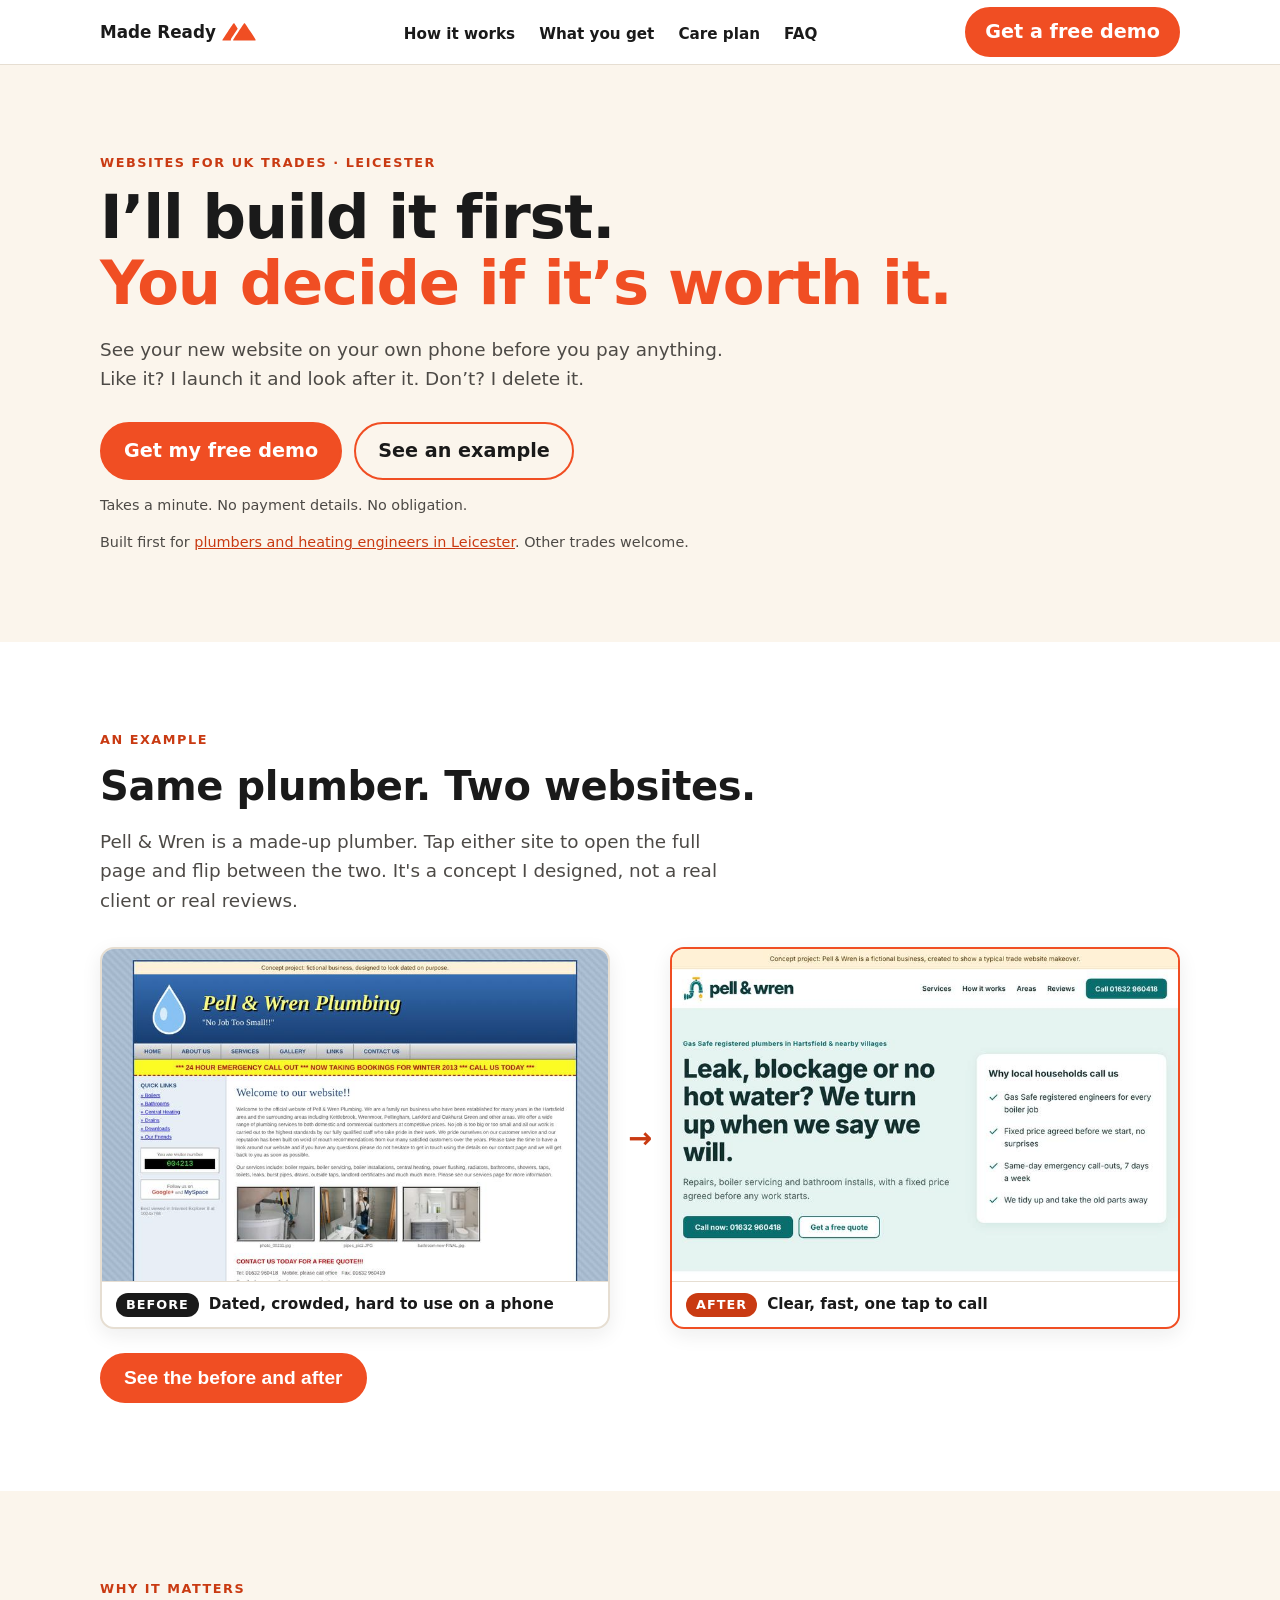
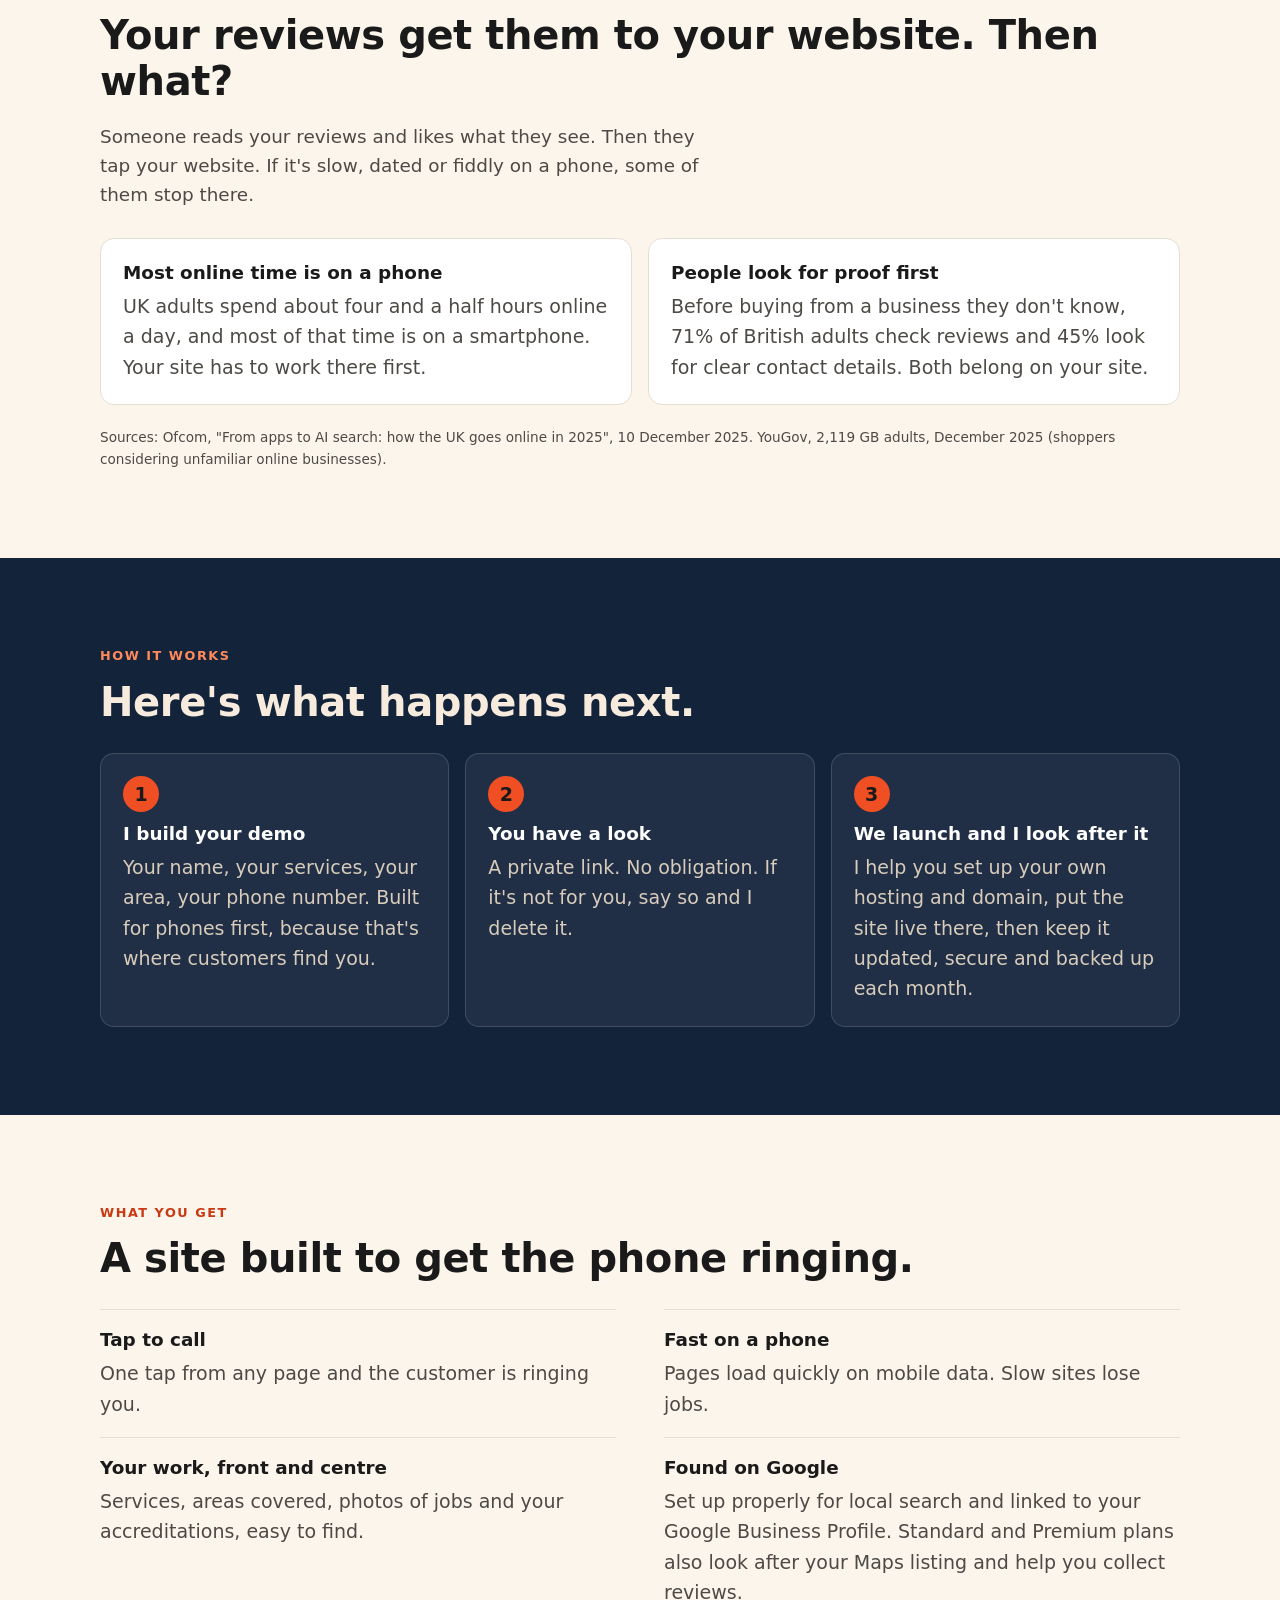
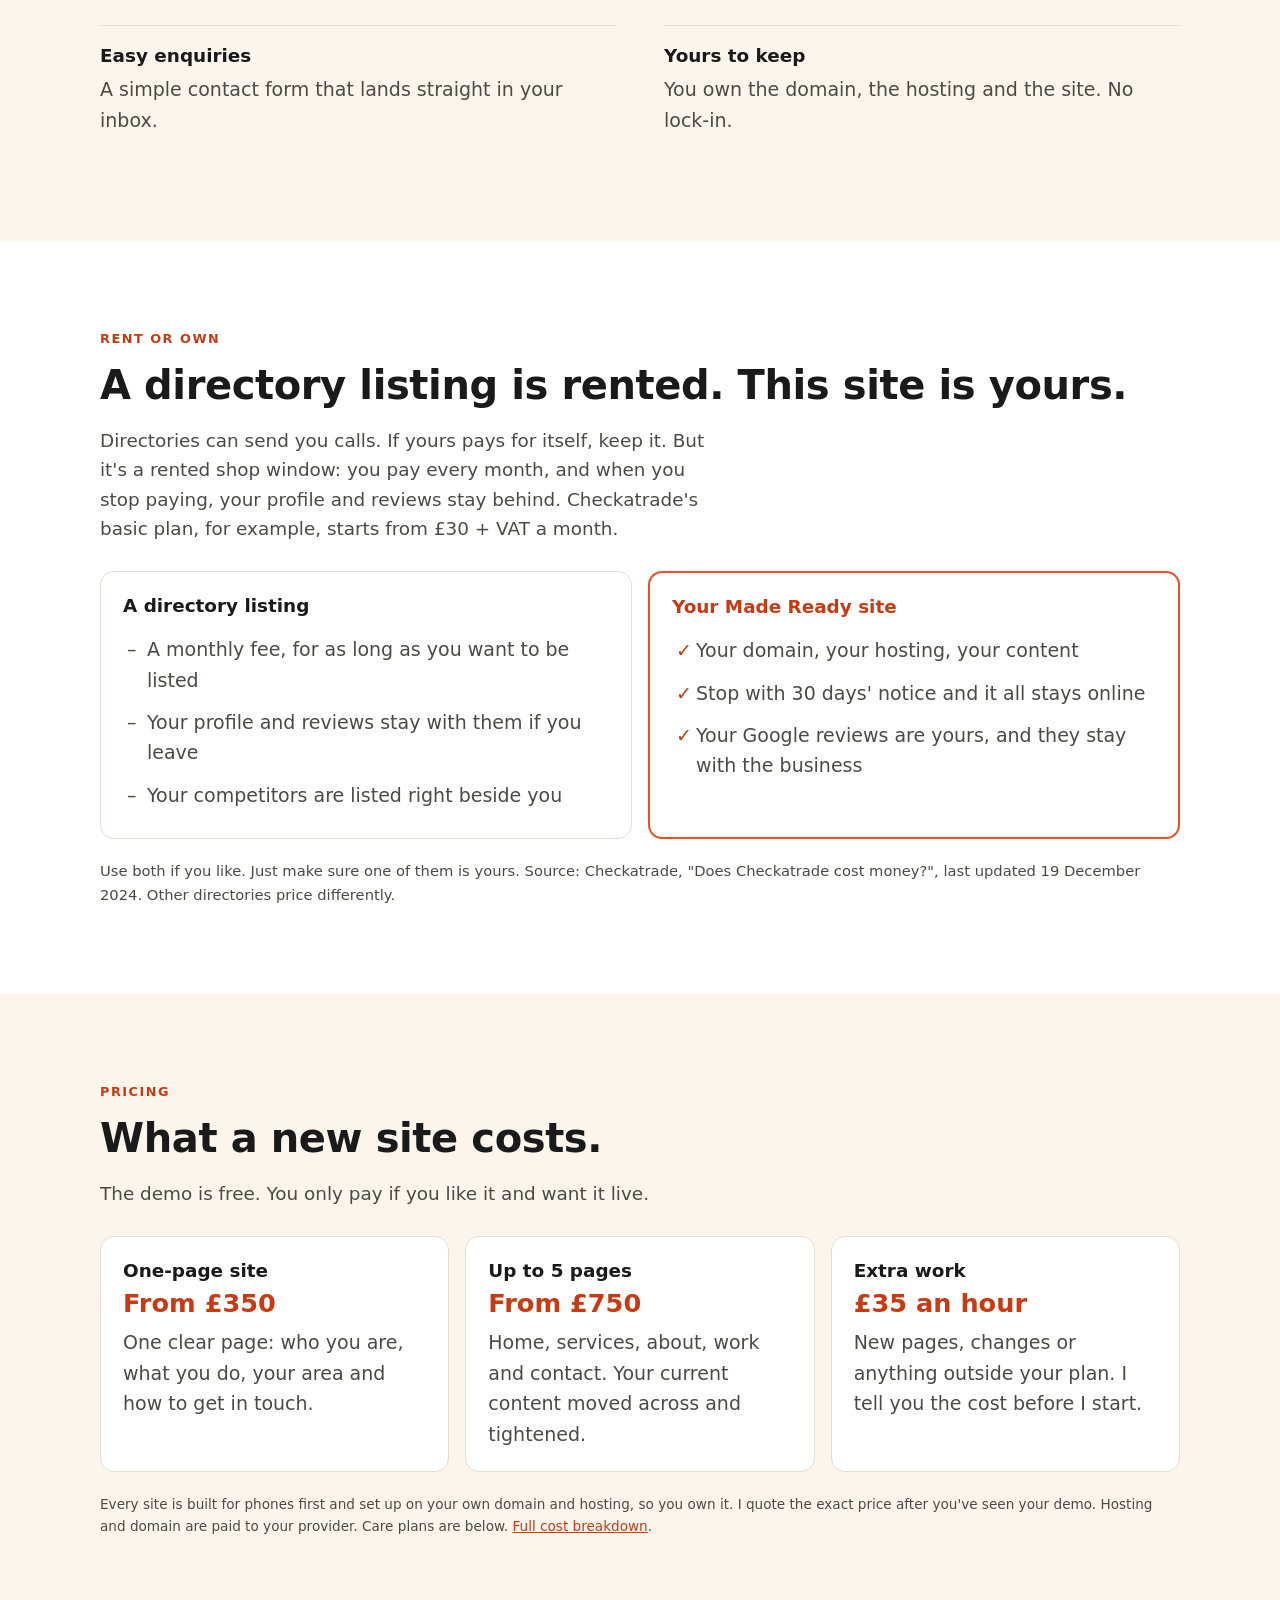
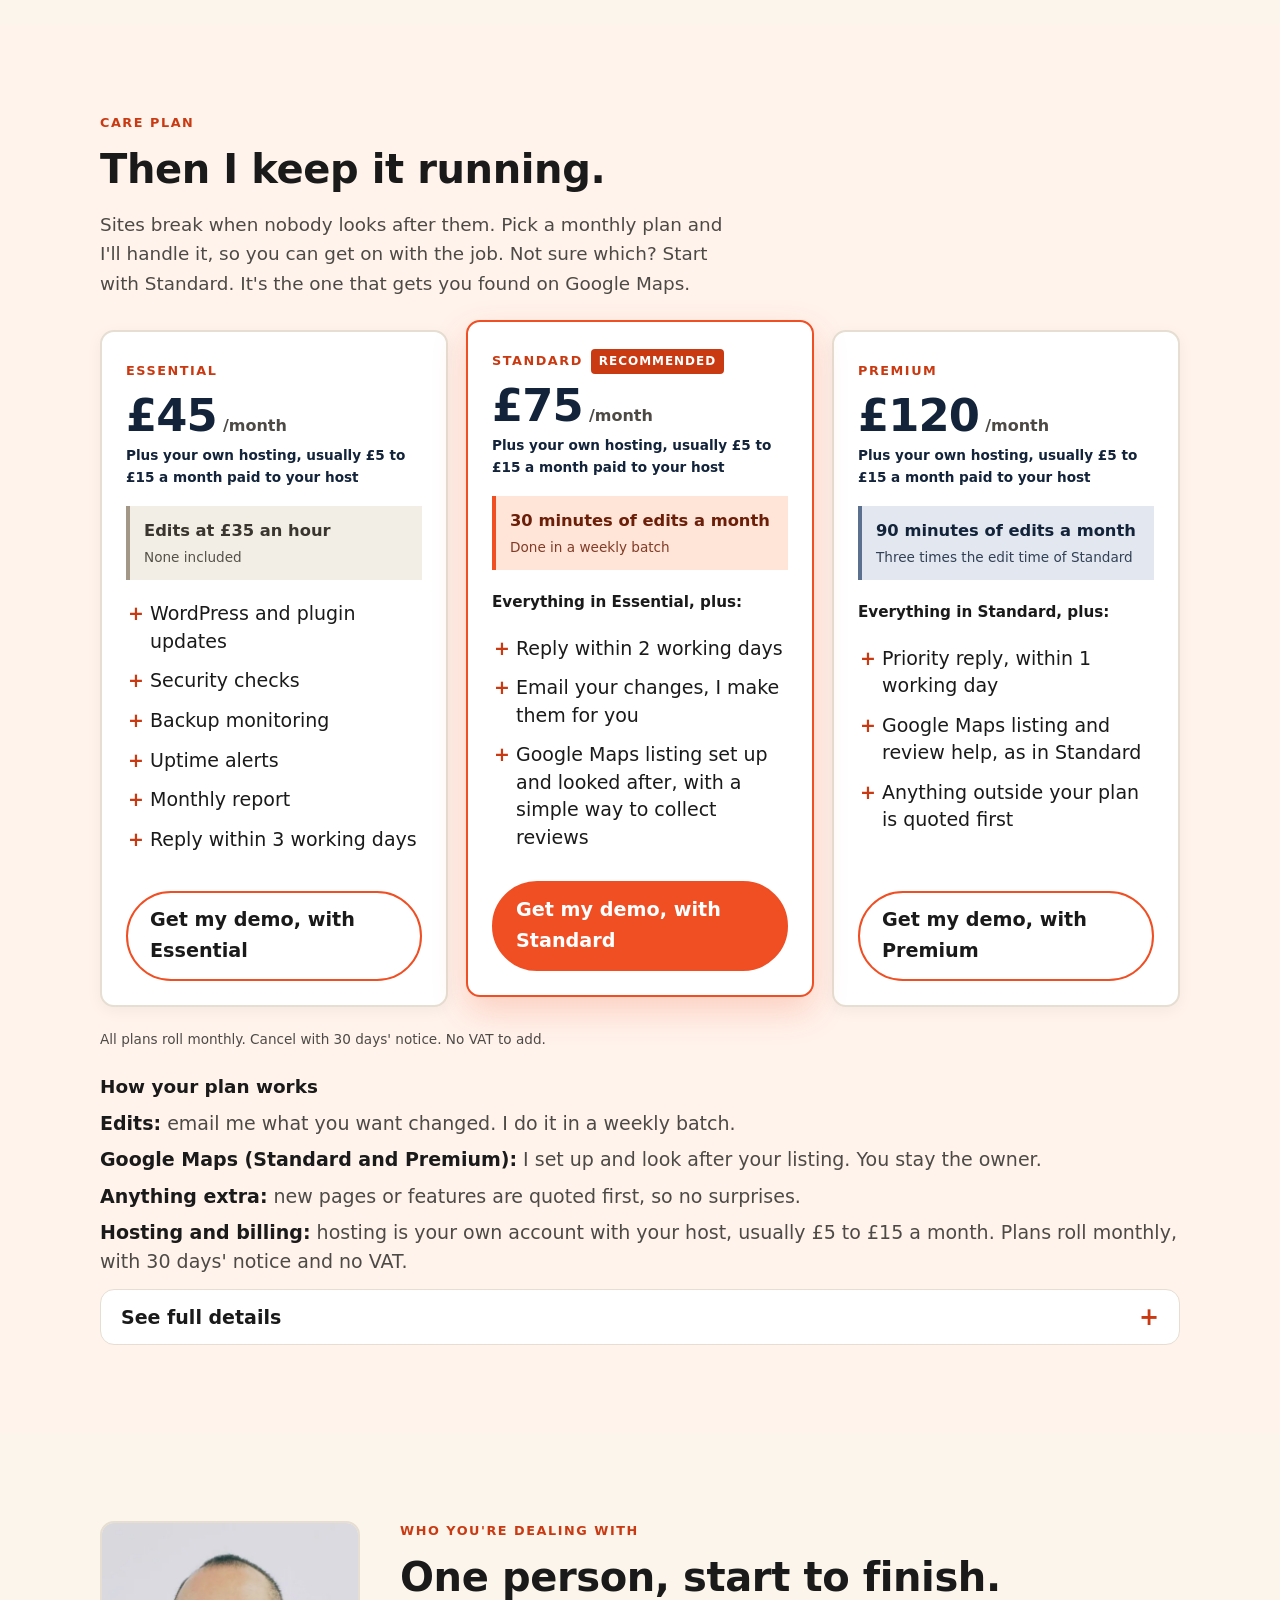
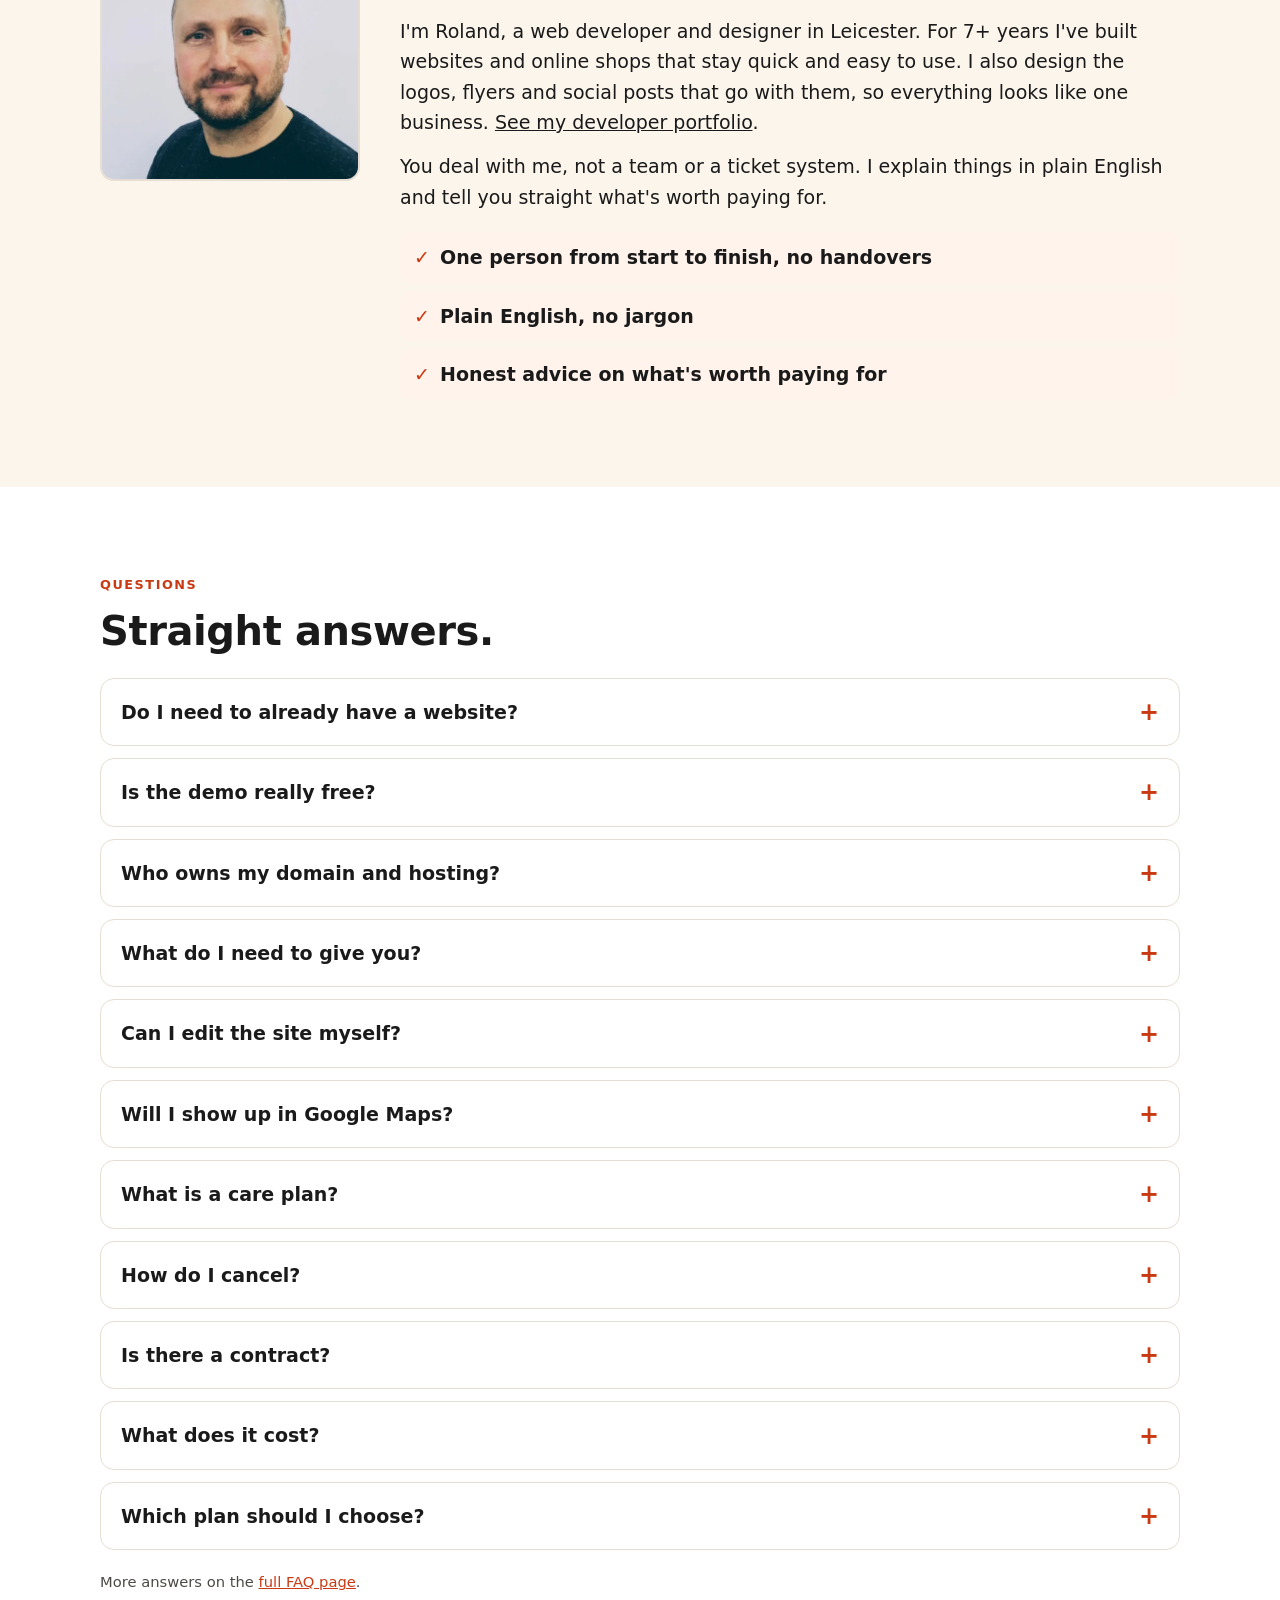
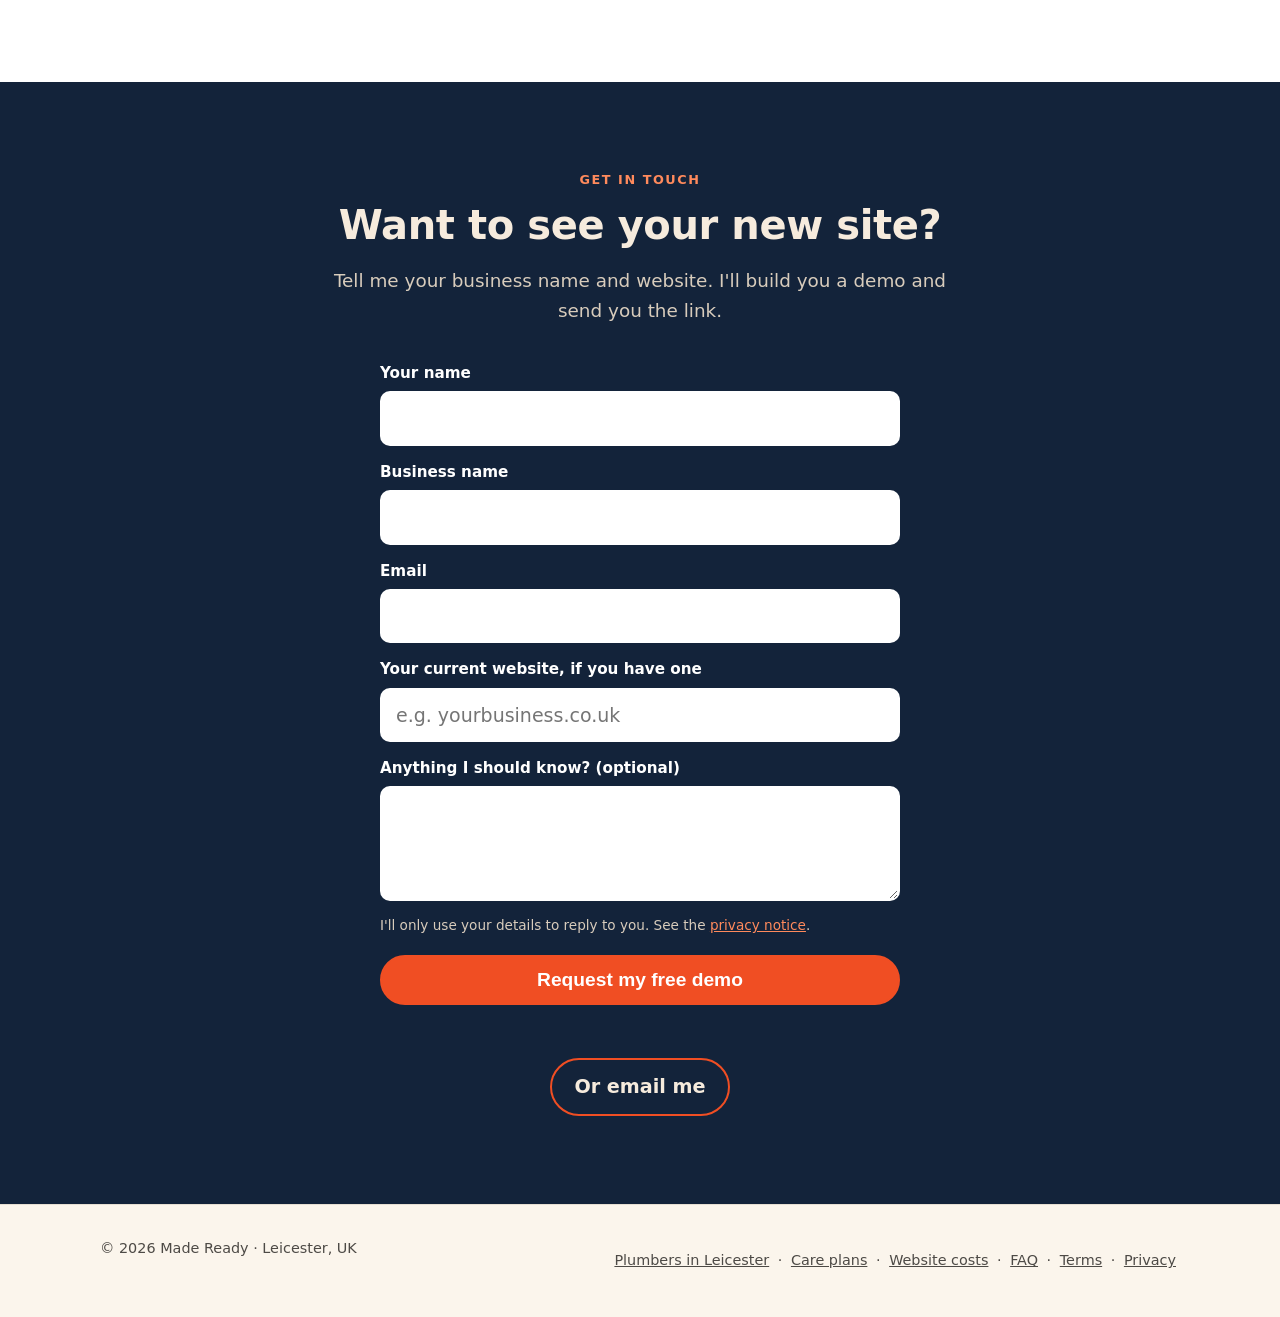
==== commit c615f1f5: "Finish privacy notice; source phone and directory claims; trim Google Maps repeats Co-Authored-By: C" ====
--- a/index.html
+++ b/index.html
@@ -80,10 +80,10 @@
 <h2>Your reviews get them to your website. Then what?</h2>
 <p class="lede">Someone reads your reviews and likes what they see. Then they tap your website. If it's slow, dated or fiddly on a phone, some of them stop there.</p>
 <div class="grid two">
-<div class="card"><h3>Most online time is on a phone</h3><p>Most of the time UK adults spend online is on a smartphone, so your site has to work there first.</p></div>
+<div class="card"><h3>Most online time is on a phone</h3><p>UK adults spend about four and a half hours online a day, and most of that time is on a smartphone. Your site has to work there first.</p></div>
 <div class="card"><h3>People look for proof first</h3><p>Before buying from a business they don't know, 71% of British adults check reviews and 45% look for clear contact details. Both belong on your site.</p></div>
 </div>
-<p class="note">Sources: Ofcom, Online Nation 2025 (UK). YouGov, 2,119 GB adults, December 2025 (shoppers considering unfamiliar online businesses).</p>
+<p class="note">Sources: Ofcom, "From apps to AI search: how the UK goes online in 2025", 10 December 2025. YouGov, 2,119 GB adults, December 2025 (shoppers considering unfamiliar online businesses).</p>
 </div></section>
 
 <section class="dark" id="how"><div class="wrap">
@@ -112,12 +112,12 @@
 <section id="own" style="background:#fff"><div class="wrap">
 <p class="eyebrow">Rent or own</p>
 <h2>A directory listing is rented. This site is yours.</h2>
-<p class="lede">Directories can send you calls. If yours pays for itself, keep it. But it's a rented shop window: some cost £60 or more a month, often on a 12-month minimum, and when you stop paying, your profile and reviews stay behind.</p>
+<p class="lede">Directories can send you calls. If yours pays for itself, keep it. But it's a rented shop window: you pay every month, and when you stop paying, your profile and reviews stay behind. Checkatrade's basic plan, for example, starts from £30 + VAT a month.</p>
 <div class="grid two">
-<div class="card"><h3>A directory listing</h3><ul class="vs"><li>Monthly fee, often with a 12-month minimum</li><li>Your profile and reviews stay with them if you leave</li><li>Your competitors are listed right beside you</li></ul></div>
+<div class="card"><h3>A directory listing</h3><ul class="vs"><li>A monthly fee, for as long as you want to be listed</li><li>Your profile and reviews stay with them if you leave</li><li>Your competitors are listed right beside you</li></ul></div>
 <div class="card own"><h3>Your Made Ready site</h3><ul class="vs"><li>Your domain, your hosting, your content</li><li>Stop with 30 days' notice and it all stays online</li><li>Your Google reviews are yours, and they stay with the business</li></ul></div>
 </div>
-<p class="small">Use both if you like. Just make sure one of them is yours.</p>
+<p class="small">Use both if you like. Just make sure one of them is yours. Source: Checkatrade, "Does Checkatrade cost money?", last updated 19 December 2024. Other directories price differently.</p>
 </div></section>
 
 <dialog id="example-dialog" aria-labelledby="ex-title">
@@ -164,7 +164,7 @@
 </div>
 <p class="note">All plans roll monthly. Cancel with 30 days' notice. No VAT to add.</p>
 <div class="how"><h3>How your plan works</h3>
-<ul class="hsum"><li><b>Edits:</b> email me what you want changed. I do it in a weekly batch.</li><li><b>Google Maps (Standard and Premium):</b> I set up and look after your listing. You stay the owner, and the reviews come from your real customers.</li><li><b>Anything extra:</b> new pages or features are quoted first, so no surprises.</li><li><b>Hosting and billing:</b> hosting is your own account with your host, usually £5 to £15 a month. Plans roll monthly, with 30 days' notice and no VAT.</li></ul>
+<ul class="hsum"><li><b>Edits:</b> email me what you want changed. I do it in a weekly batch.</li><li><b>Google Maps (Standard and Premium):</b> I set up and look after your listing. You stay the owner.</li><li><b>Anything extra:</b> new pages or features are quoted first, so no surprises.</li><li><b>Hosting and billing:</b> hosting is your own account with your host, usually £5 to £15 a month. Plans roll monthly, with 30 days' notice and no VAT.</li></ul>
 <details class="hmore"><summary>See full details</summary><p class="small"><b>Google Maps and reviews (Standard and Premium).</b> When someone nearby searches for what you do, your business should show up in Google Maps with reviews that make them call you. I set up your Google Business Profile with your services, area, hours, photos and website link, and keep it up to date. You stay the owner and add me as a manager. Google will ask you to confirm it's your business, and only you can do that. Each month I post photos of your work, draft replies to new reviews and send a short report of calls, direction requests and website clicks. I give you a review link, a QR code and a text to send customers. You ask them, because I can't do that for you, and I never write or buy reviews. I can't promise where you'll rank. If someone else already controls your listing, getting access can take a while.</p>
 <p class="small" style="margin-top:12px;padding-top:0">Email me your edit requests. I do them in a weekly batch, so there's no phone support. Unused edit minutes don't carry over to the next month. Anything outside your plan, like new pages or features, I'll quote first, so there are no surprises. Hosting isn't included. It's your own account, paid to your host, usually £5 to £15 a month. I'll help you set it up, but I don't provide hosting, and keeping the server online is your host's job. It's rolling monthly, with 30 days' notice to cancel, and no VAT to add. <a href="/terms.html">Read the full terms</a>.</p></details></div>
 </div></section>
@@ -182,7 +182,7 @@
 <section id="faq" style="background:#fff"><div class="wrap">
 <p class="eyebrow">Questions</p>
 <h2>Straight answers.</h2>
-<details><summary>Do I need to already have a website?</summary><p>No. A weak, old or Wix site is fine. A fresh Made Ready site is built for you and your content is moved across. No site at all is fine too.</p></details><details><summary>Is the demo really free?</summary><p>Yes. I build it first, you look at it, and you pay nothing if you say no. Demos are not public and are deleted within 30 days if you don't go ahead.</p></details><details><summary>Who owns my domain and hosting?</summary><p>You do. You sign up with the host and pay them directly, and I'll help you choose and set it up. I never host your live site and I'm not your hosting provider. That means you can walk away at any time and keep everything.</p></details><details><summary>What do I need to give you?</summary><p>Your logo if you have one, your services, the areas you cover, and a few photos of your work. I can use what is on your current site and tighten it.</p></details><details><summary>Can I edit the site myself?</summary><p>Yes, simple text and photo changes are easy and I show you how. Or send them to me. Standard and Premium plans include minutes of edits each month. Email me your requests and I do them in a weekly batch. On Essential, edits are charged hourly.</p></details><details><summary>Will I show up in Google Maps?</summary><p>Standard and Premium plans include setting up and looking after your Google Business Profile, the listing people see in Google Maps. I add your services, area, hours and photos, help you ask happy customers for reviews, and reply to them for you. You stay the owner and add me as a manager. I can't promise a ranking, and I never write or buy reviews. They have to come from your real customers.</p></details><details><summary>What is a care plan?</summary><p>A monthly plan where I keep your WordPress site updated, secure and backed up, watch for downtime, and send you a monthly report. Standard and Premium also look after your Google Maps listing and include minutes of edits each month. Hosting is not included. You pay your host directly and I'll help you set it up. Uptime alerts tell you if your site goes down, but keeping the server running is your host's job.</p></details><details><summary>How do I cancel?</summary><p>Email me and tell me you want to stop. Care plans roll monthly, so you give 30 days' notice and I stop billing at the end of that notice. There is no cancellation fee. You keep your domain, your hosting and your site. <a href="/terms.html">See the full terms</a>.</p></details><details><summary>Is there a contract?</summary><p>No long contract. Care plans roll monthly and you give 30 days notice to stop. I'll put the terms in writing before you pay anything. </p></details><details><summary>What does it cost?</summary><p>Care plans are £45, £75 or £120 a month. A one-page site is from £350 and a site of up to 5 pages is from £750. I quote the exact price after you've seen your demo, so you decide with the real thing in front of you.</p></details><details><summary>Which plan should I choose?</summary><p>Start with Standard. It includes your Google Maps listing and 30 minutes of edits a month. Choose Essential if you'll never need changes or Google help, and Premium if you want edits and answers fast.</p></details>
+<details><summary>Do I need to already have a website?</summary><p>No. A weak, old or Wix site is fine. A fresh Made Ready site is built for you and your content is moved across. No site at all is fine too.</p></details><details><summary>Is the demo really free?</summary><p>Yes. I build it first, you look at it, and you pay nothing if you say no. Demos are not public and are deleted within 30 days if you don't go ahead.</p></details><details><summary>Who owns my domain and hosting?</summary><p>You do. You sign up with the host and pay them directly, and I'll help you choose and set it up. I never host your live site and I'm not your hosting provider. That means you can walk away at any time and keep everything.</p></details><details><summary>What do I need to give you?</summary><p>Your logo if you have one, your services, the areas you cover, and a few photos of your work. I can use what is on your current site and tighten it.</p></details><details><summary>Can I edit the site myself?</summary><p>Yes, simple text and photo changes are easy and I show you how. Or send them to me. Standard and Premium plans include minutes of edits each month. Email me your requests and I do them in a weekly batch. On Essential, edits are charged hourly.</p></details><details><summary>Will I show up in Google Maps?</summary><p>Standard and Premium plans include setting up and looking after your Google Business Profile, the listing people see in Google Maps. You stay the owner. I can't promise a ranking, and I never write or buy reviews. They come from your real customers. The details are under <a href="#care">care plans</a>.</p></details><details><summary>What is a care plan?</summary><p>A monthly plan where I keep your WordPress site updated, secure and backed up, watch for downtime, and send you a monthly report. Standard and Premium also look after your Google Maps listing and include minutes of edits each month. Hosting is not included. You pay your host directly and I'll help you set it up. Uptime alerts tell you if your site goes down, but keeping the server running is your host's job.</p></details><details><summary>How do I cancel?</summary><p>Email me and tell me you want to stop. Care plans roll monthly, so you give 30 days' notice and I stop billing at the end of that notice. There is no cancellation fee. You keep your domain, your hosting and your site. <a href="/terms.html">See the full terms</a>.</p></details><details><summary>Is there a contract?</summary><p>No long contract. Care plans roll monthly and you give 30 days notice to stop. I'll put the terms in writing before you pay anything. </p></details><details><summary>What does it cost?</summary><p>Care plans are £45, £75 or £120 a month. A one-page site is from £350 and a site of up to 5 pages is from £750. I quote the exact price after you've seen your demo, so you decide with the real thing in front of you.</p></details><details><summary>Which plan should I choose?</summary><p>Start with Standard. It includes your Google Maps listing and 30 minutes of edits a month. Choose Essential if you'll never need changes or Google help, and Premium if you want edits and answers fast.</p></details>
 <p class="small">More answers on the <a href="/faq/">full FAQ page</a>.</p>
 </div></section>
 
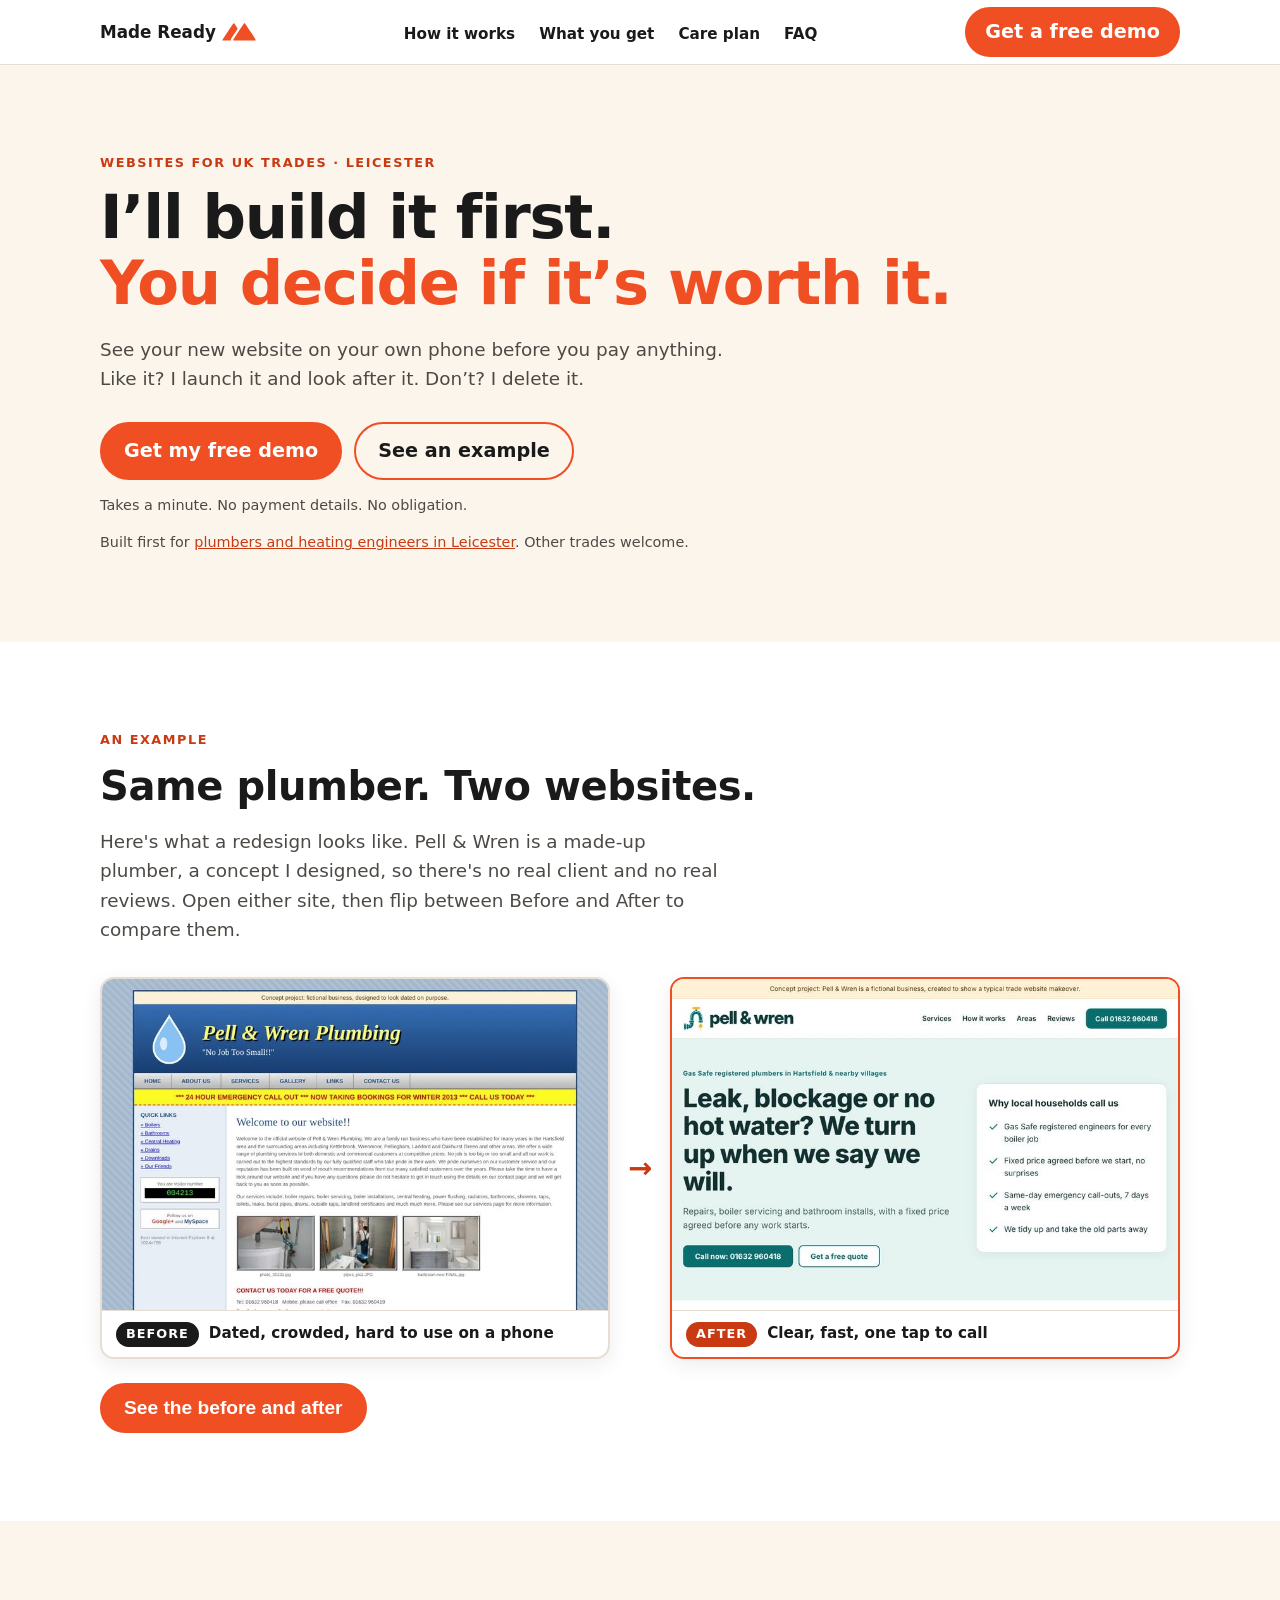
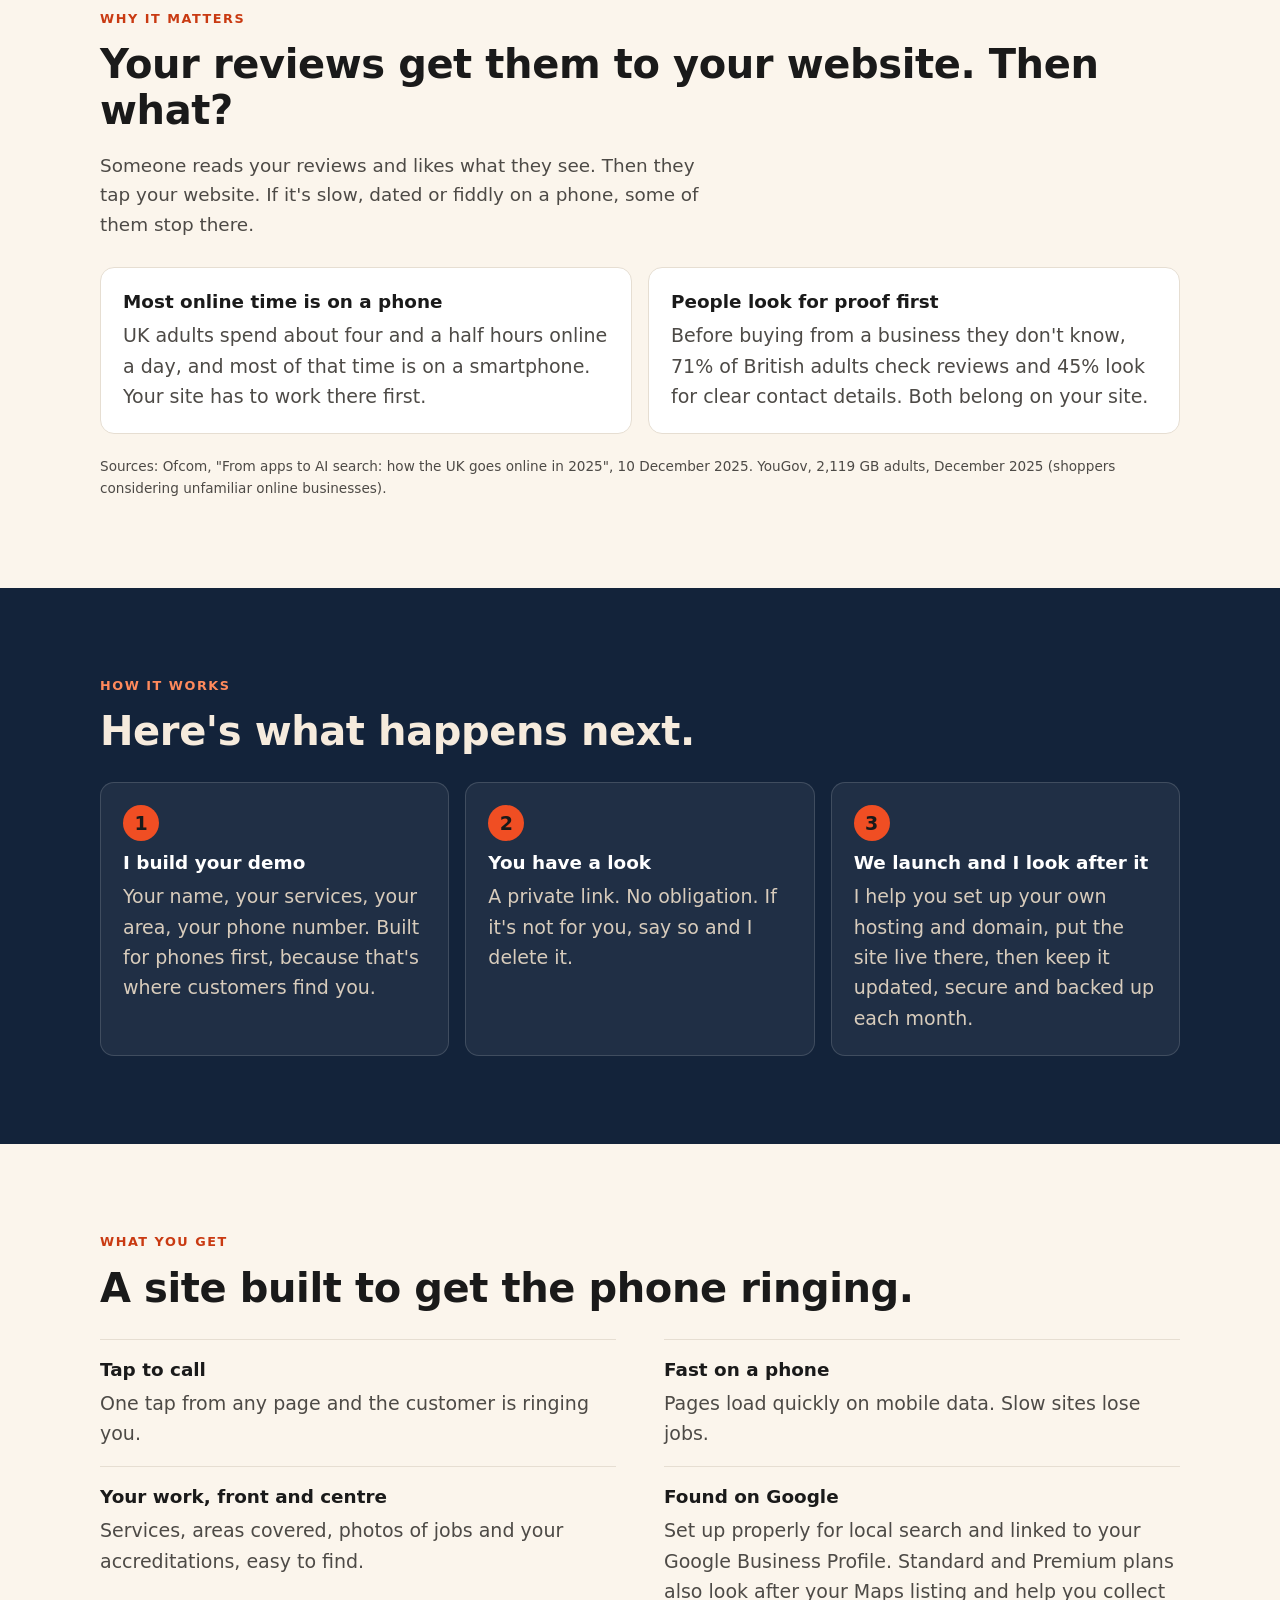
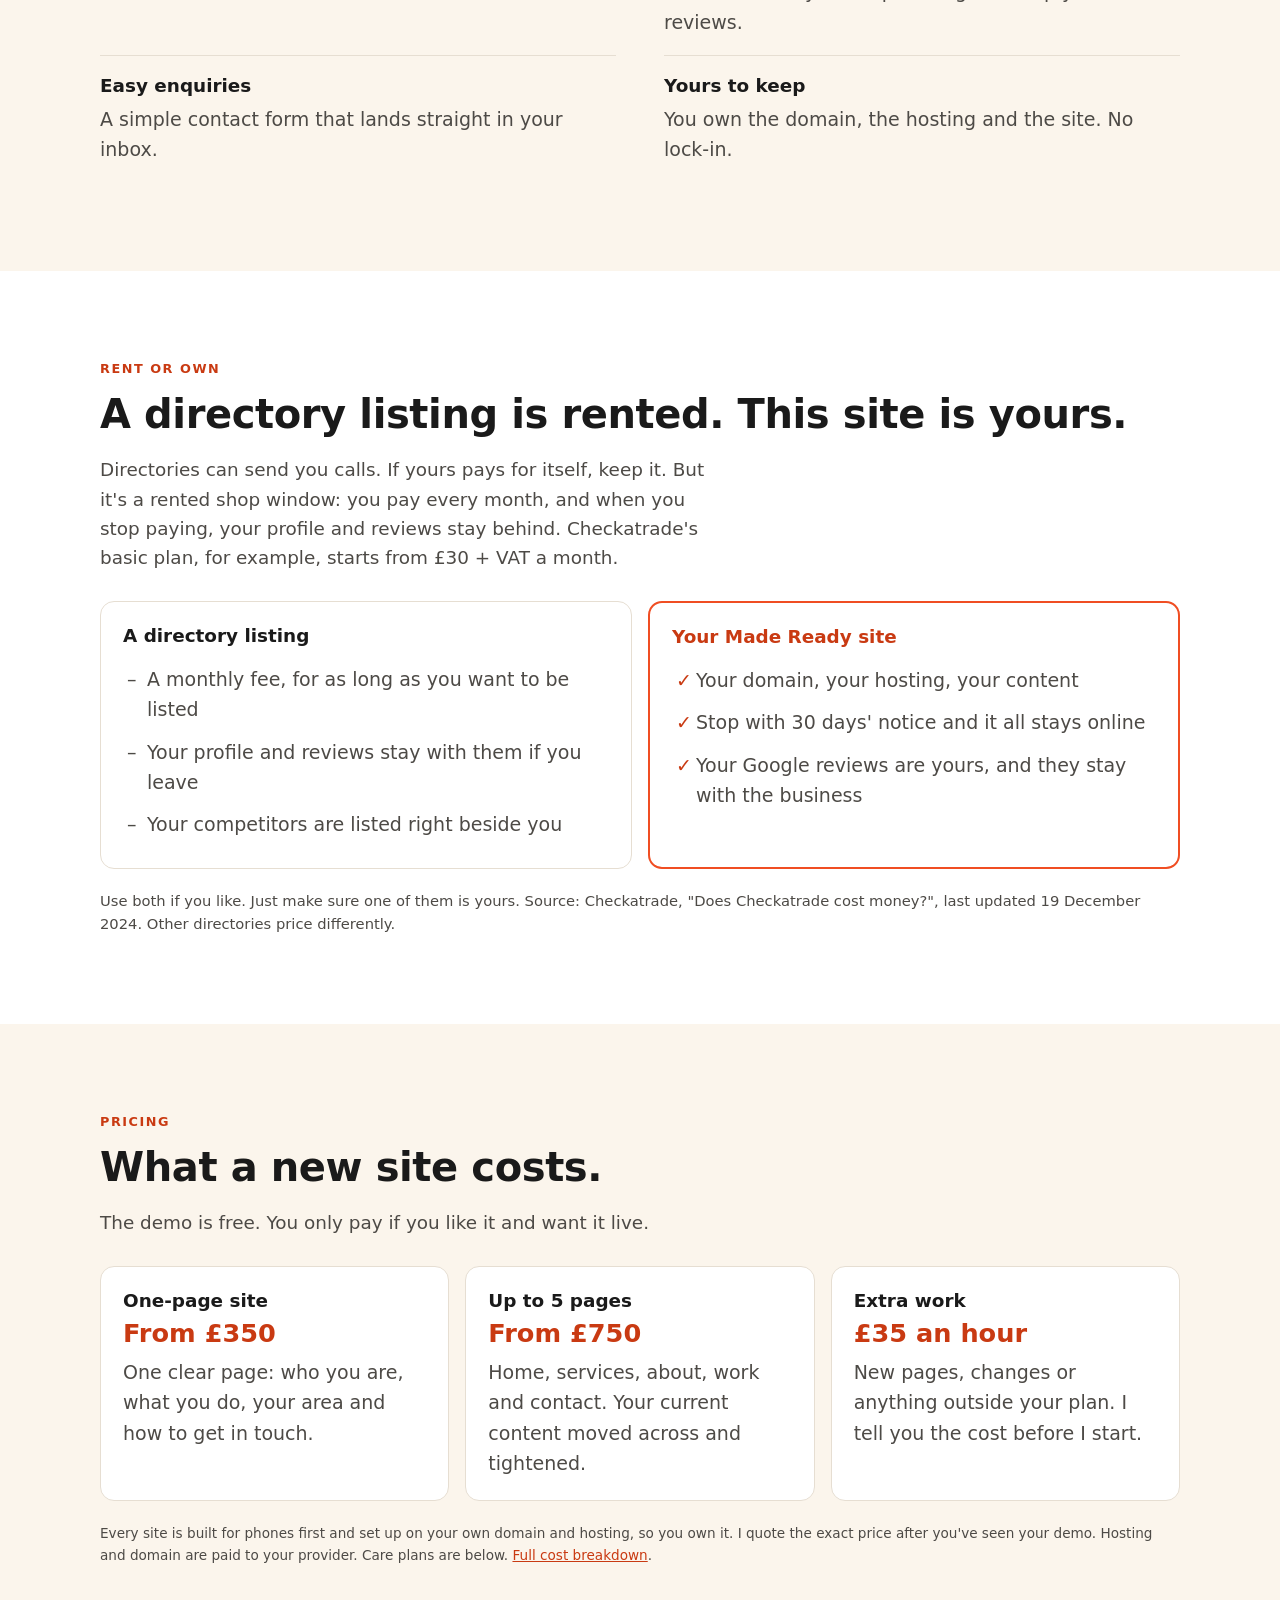
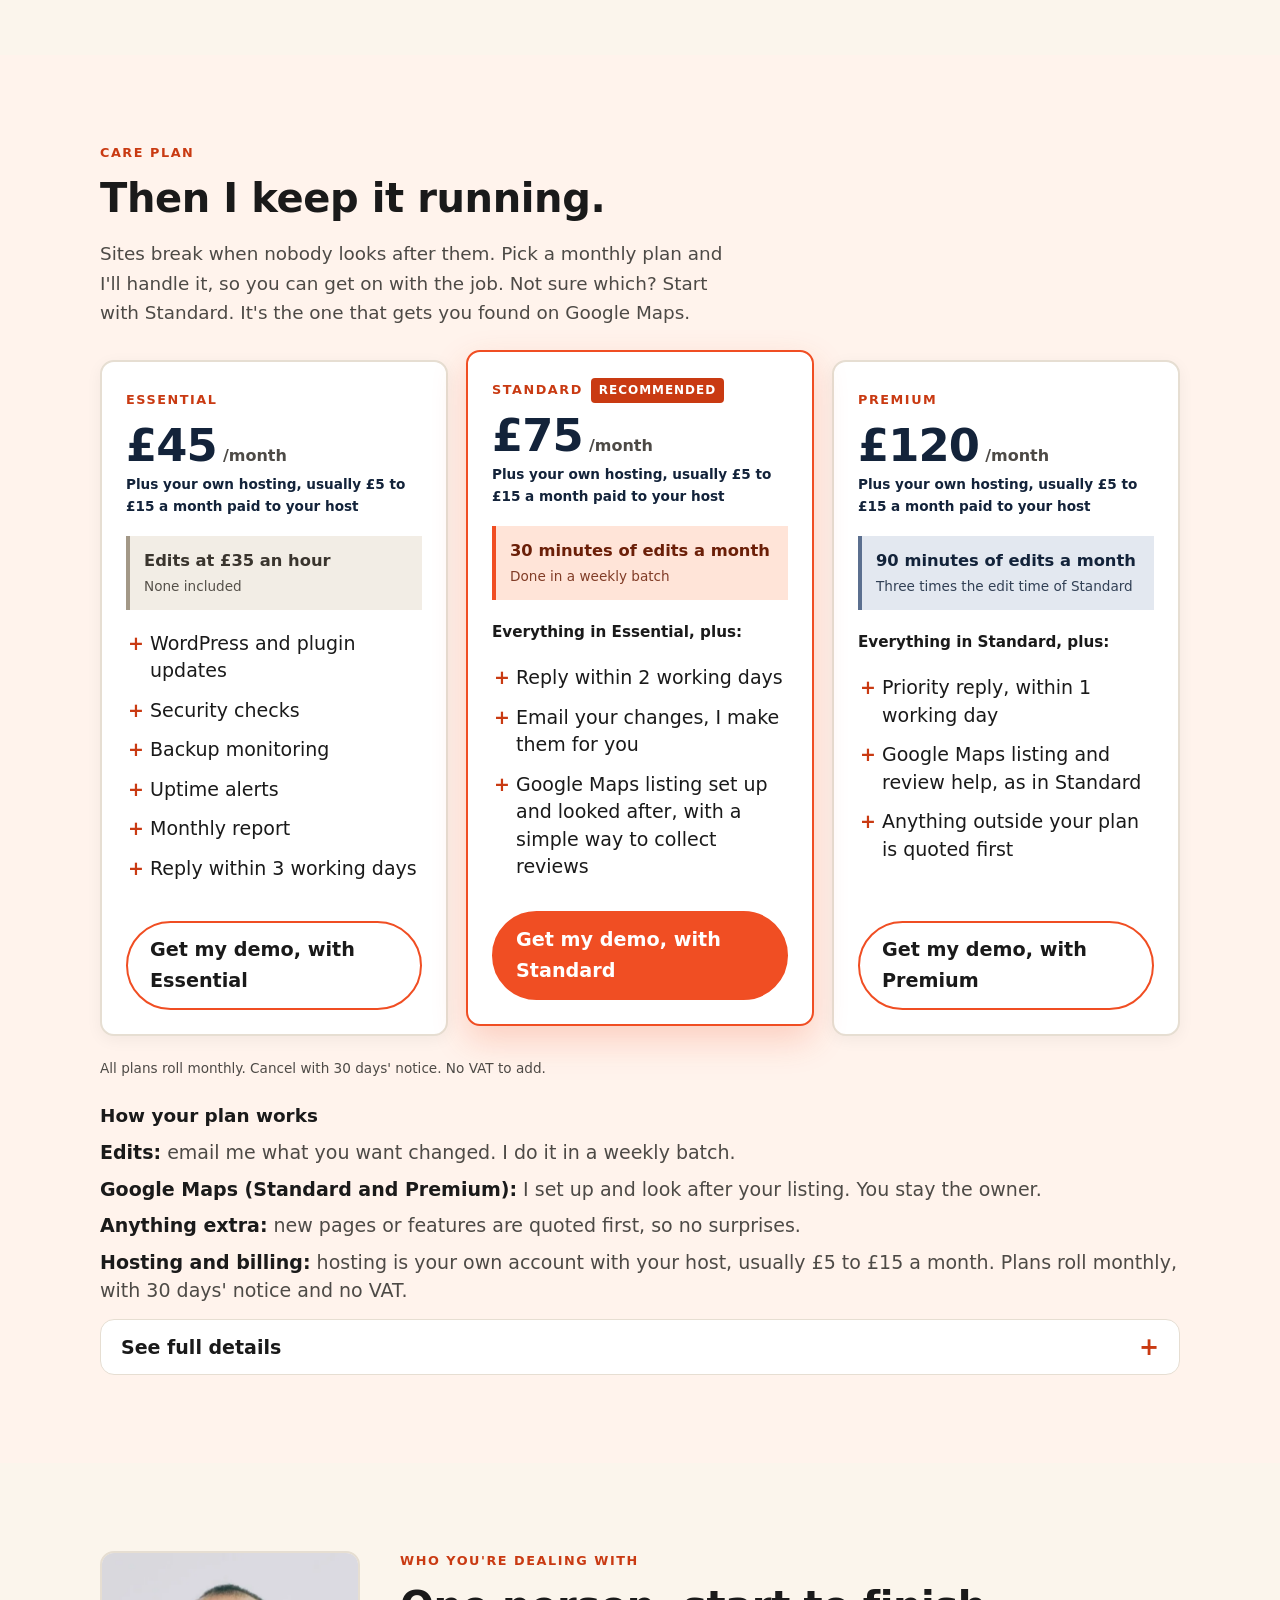
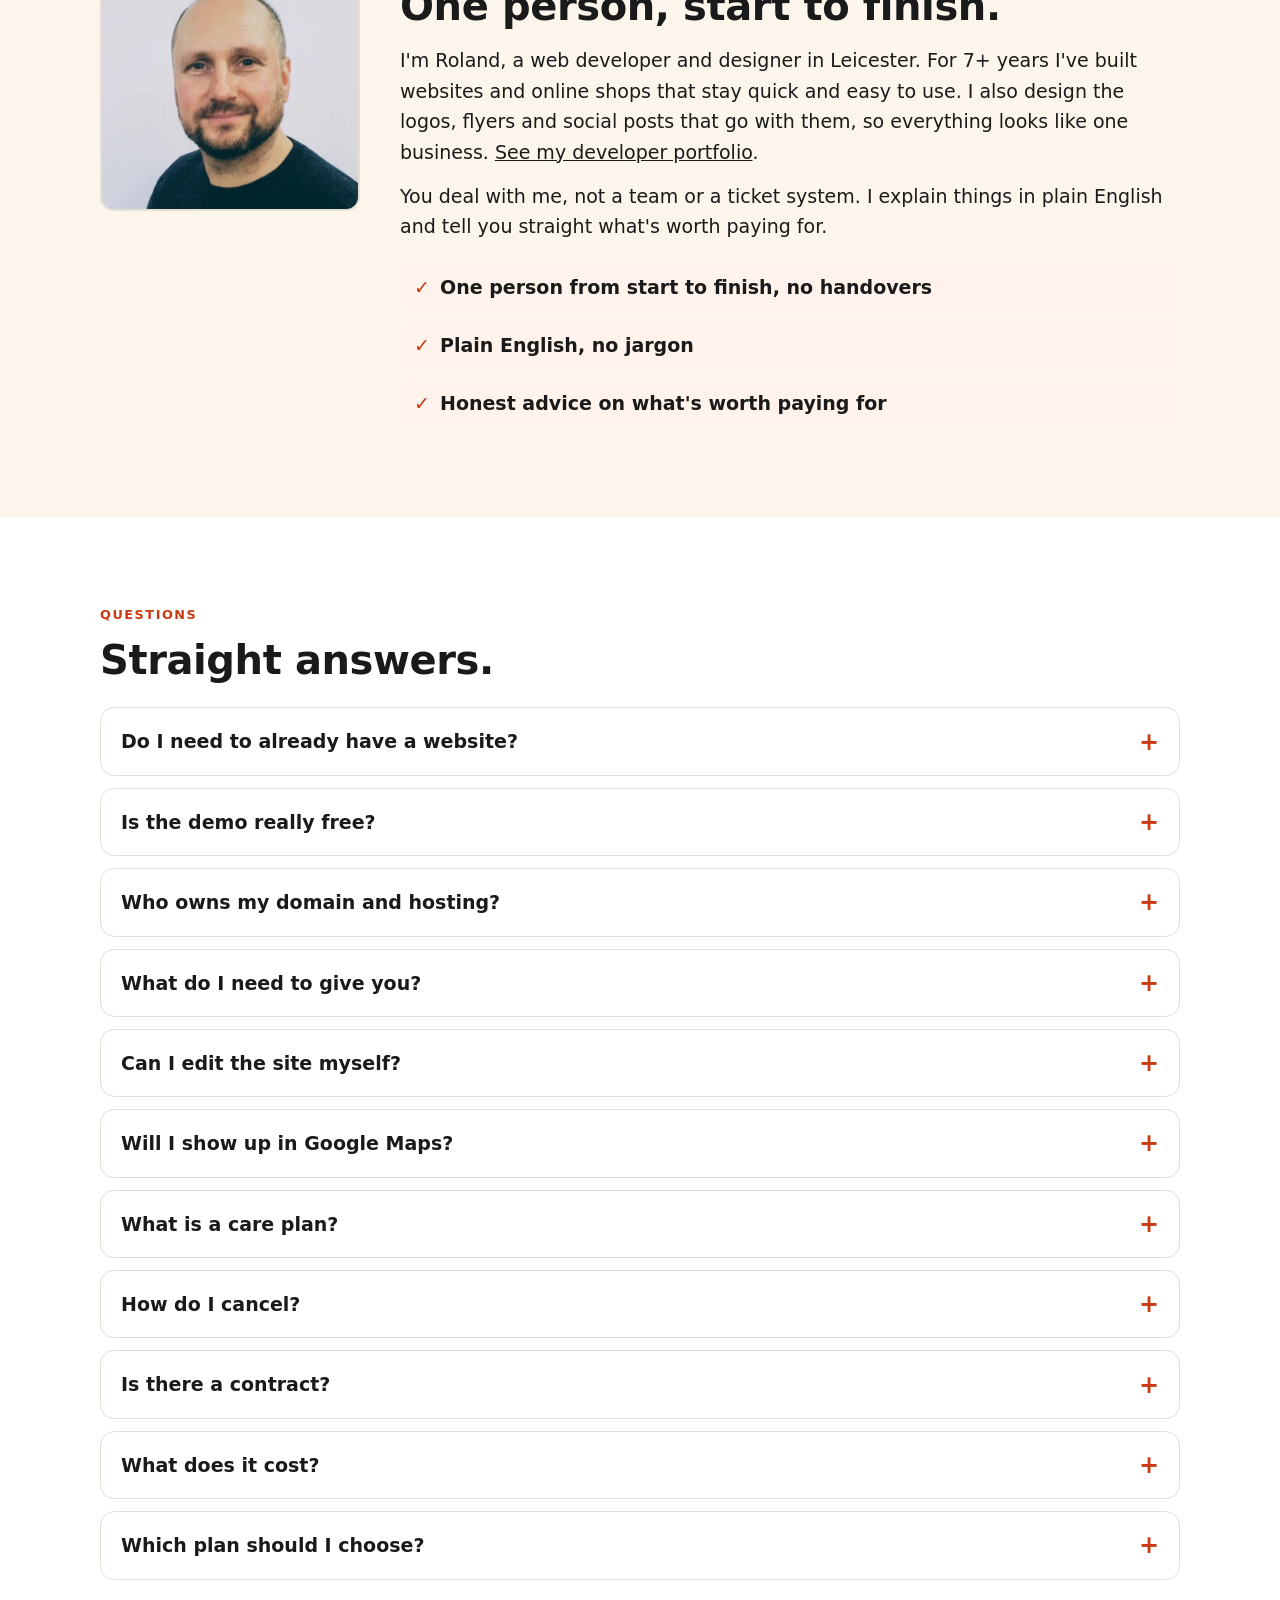
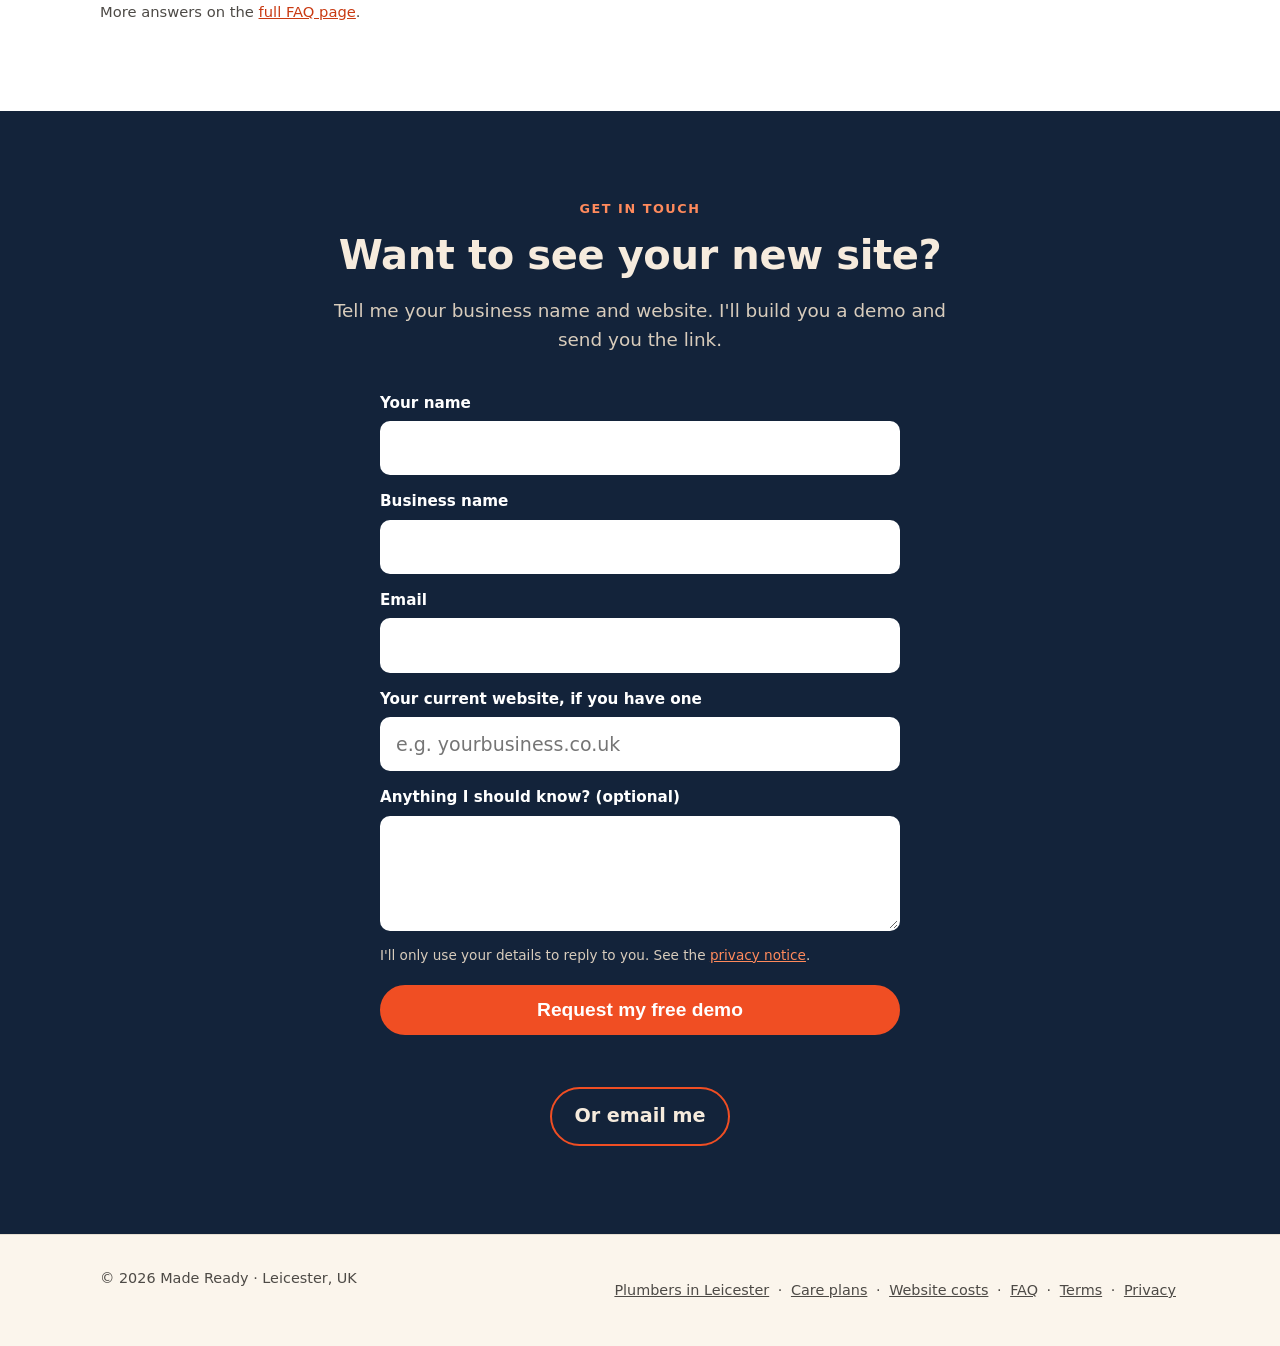
==== commit c8d73d62: "Clarify purpose and action in the Pell & Wren example intro Co-Authored-By: Claude Sonnet 5.5 <norep" ====
--- a/index.html
+++ b/index.html
@@ -66,7 +66,7 @@
 <section id="example" style="background:#fff"><div class="wrap">
 <p class="eyebrow">An example</p>
 <h2>Same plumber. Two websites.</h2>
-<p class="lede">Pell &amp; Wren is a made-up plumber. Tap either site to open the full page and flip between the two. It's a concept I designed, not a real client or real reviews.</p>
+<p class="lede">Here's what a redesign looks like. Pell &amp; Wren is a made-up plumber, a concept I designed, so there's no real client and no real reviews. Open either site, then flip between Before and After to compare them.</p>
 <div class="peeks">
 <button type="button" class="peek" data-tab="0" aria-haspopup="dialog"><img src="/images/example-before.jpg" width="800" height="524" alt="The old Pell &amp; Wren website: crowded, with a yellow banner and a visitor counter" loading="lazy"><span class="cap"><span class="chip">Before</span>Dated, crowded, hard to use on a phone</span></button>
 <span class="arrow" aria-hidden="true">&rarr;</span>
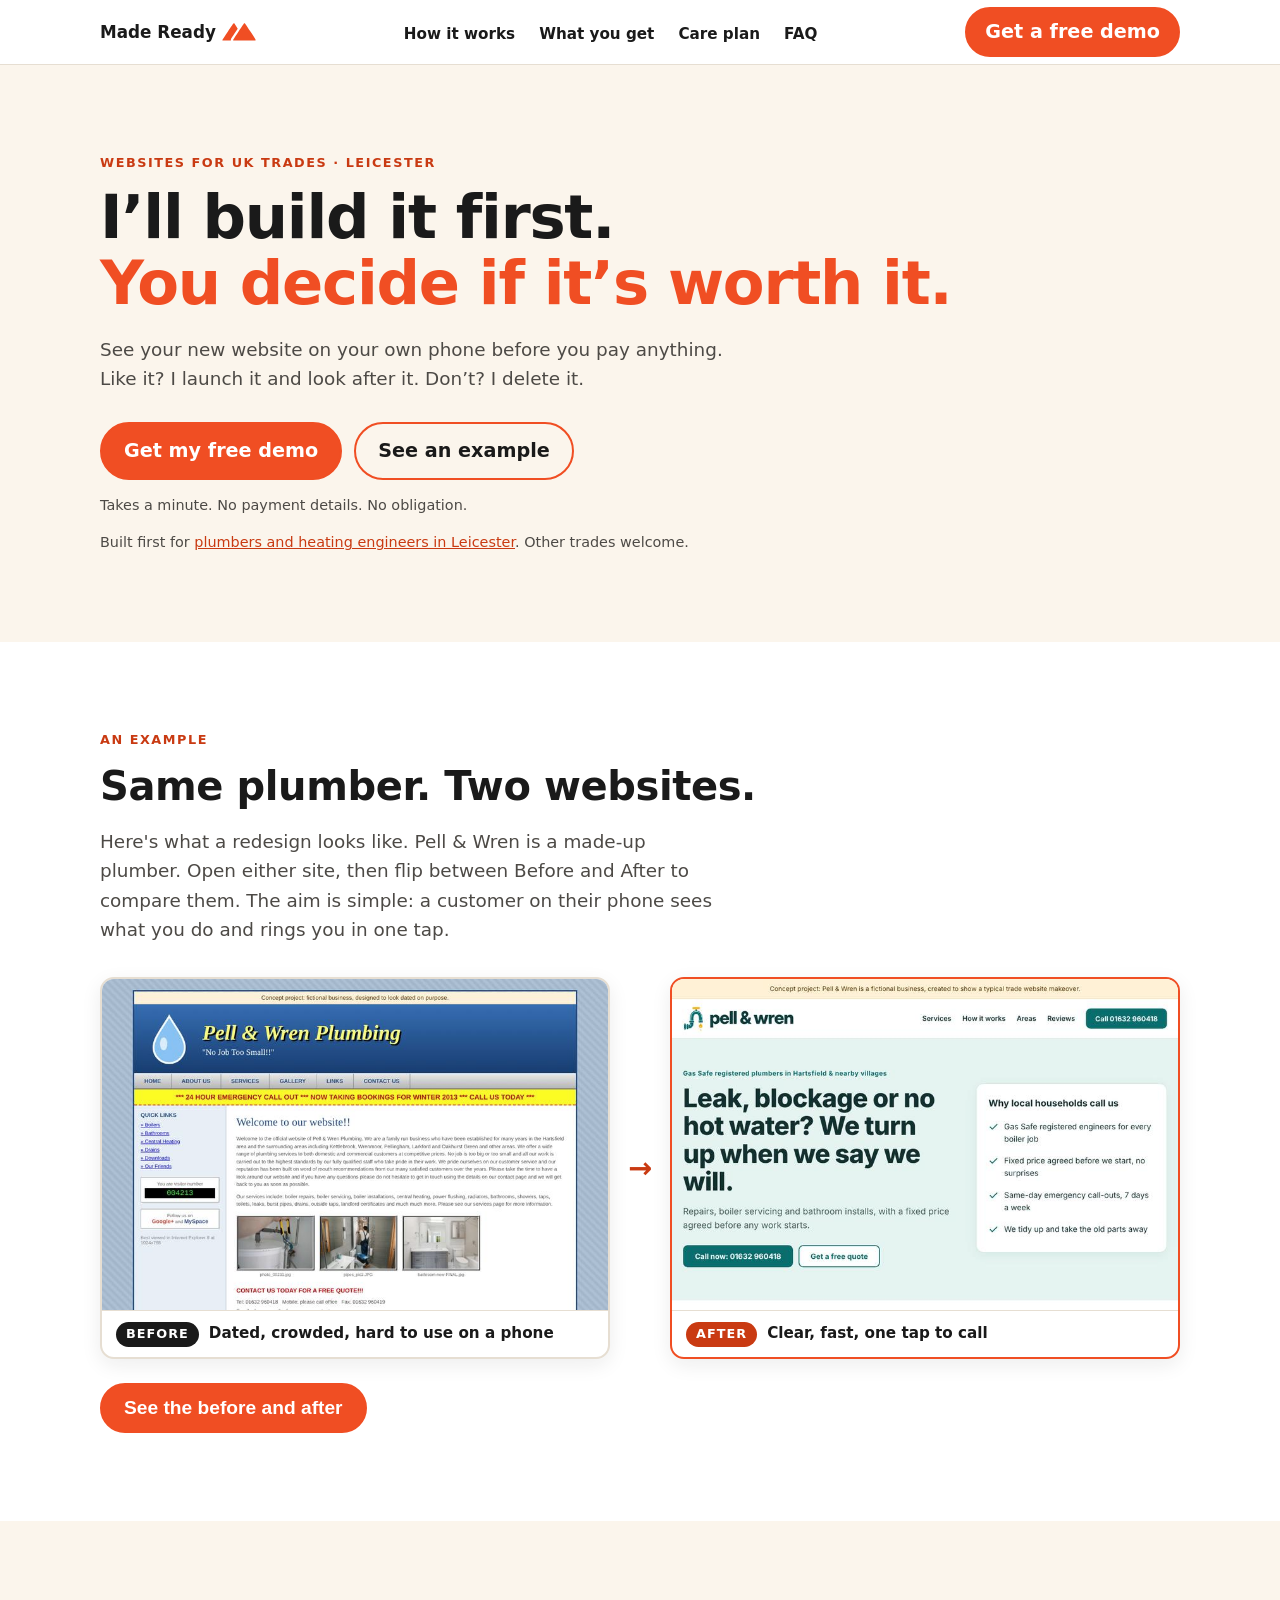
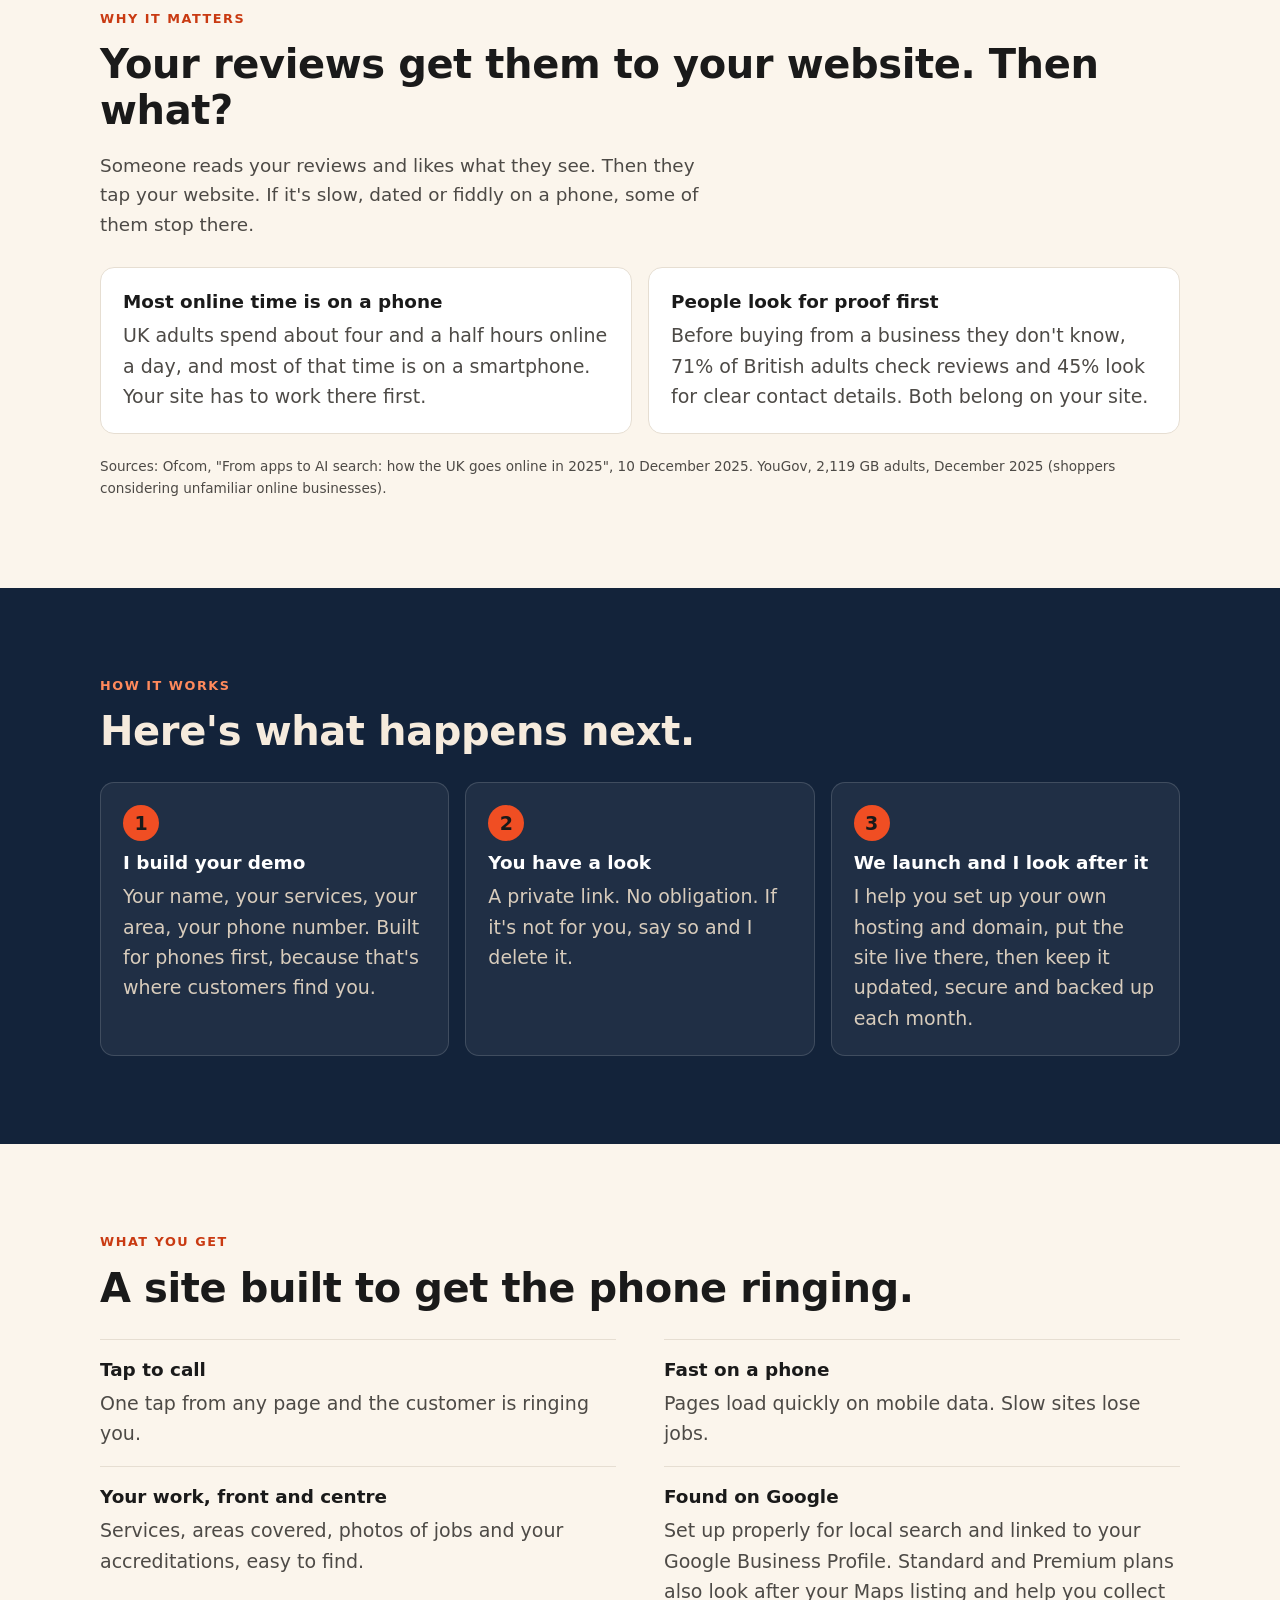
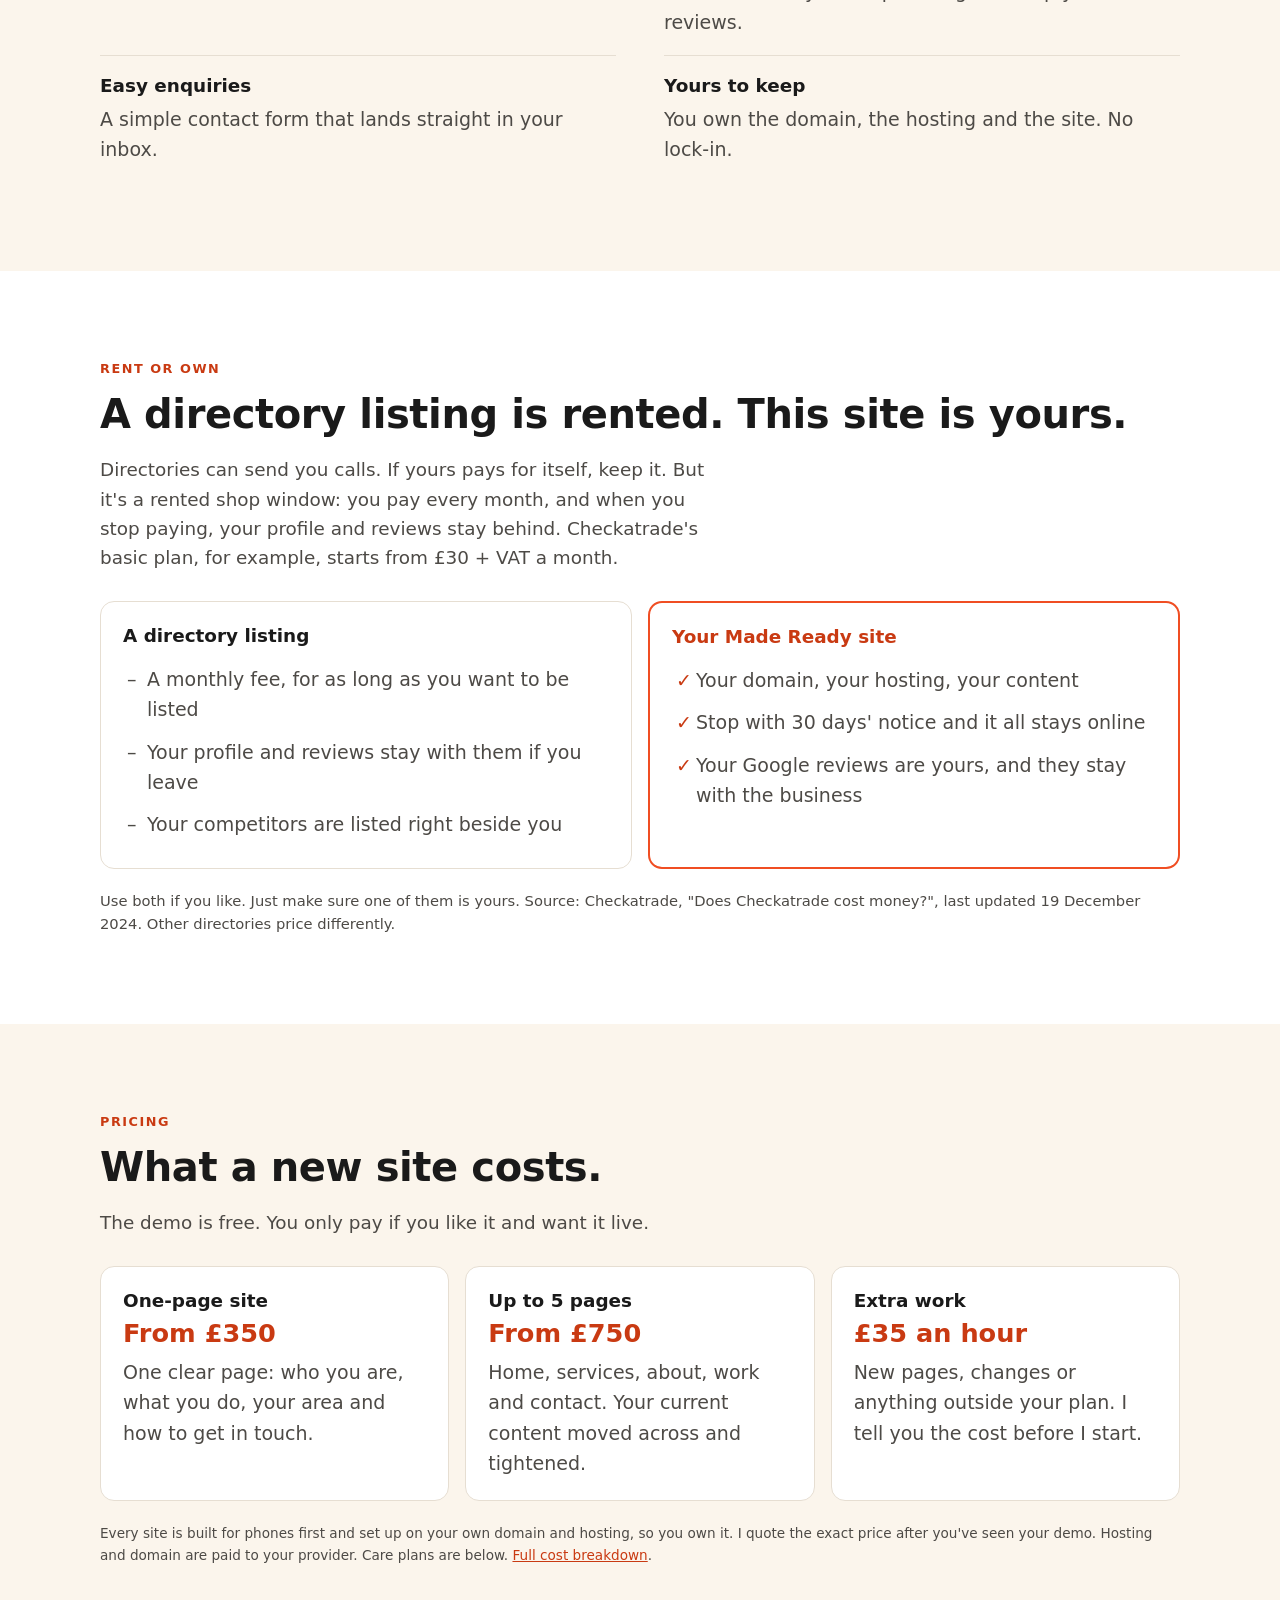
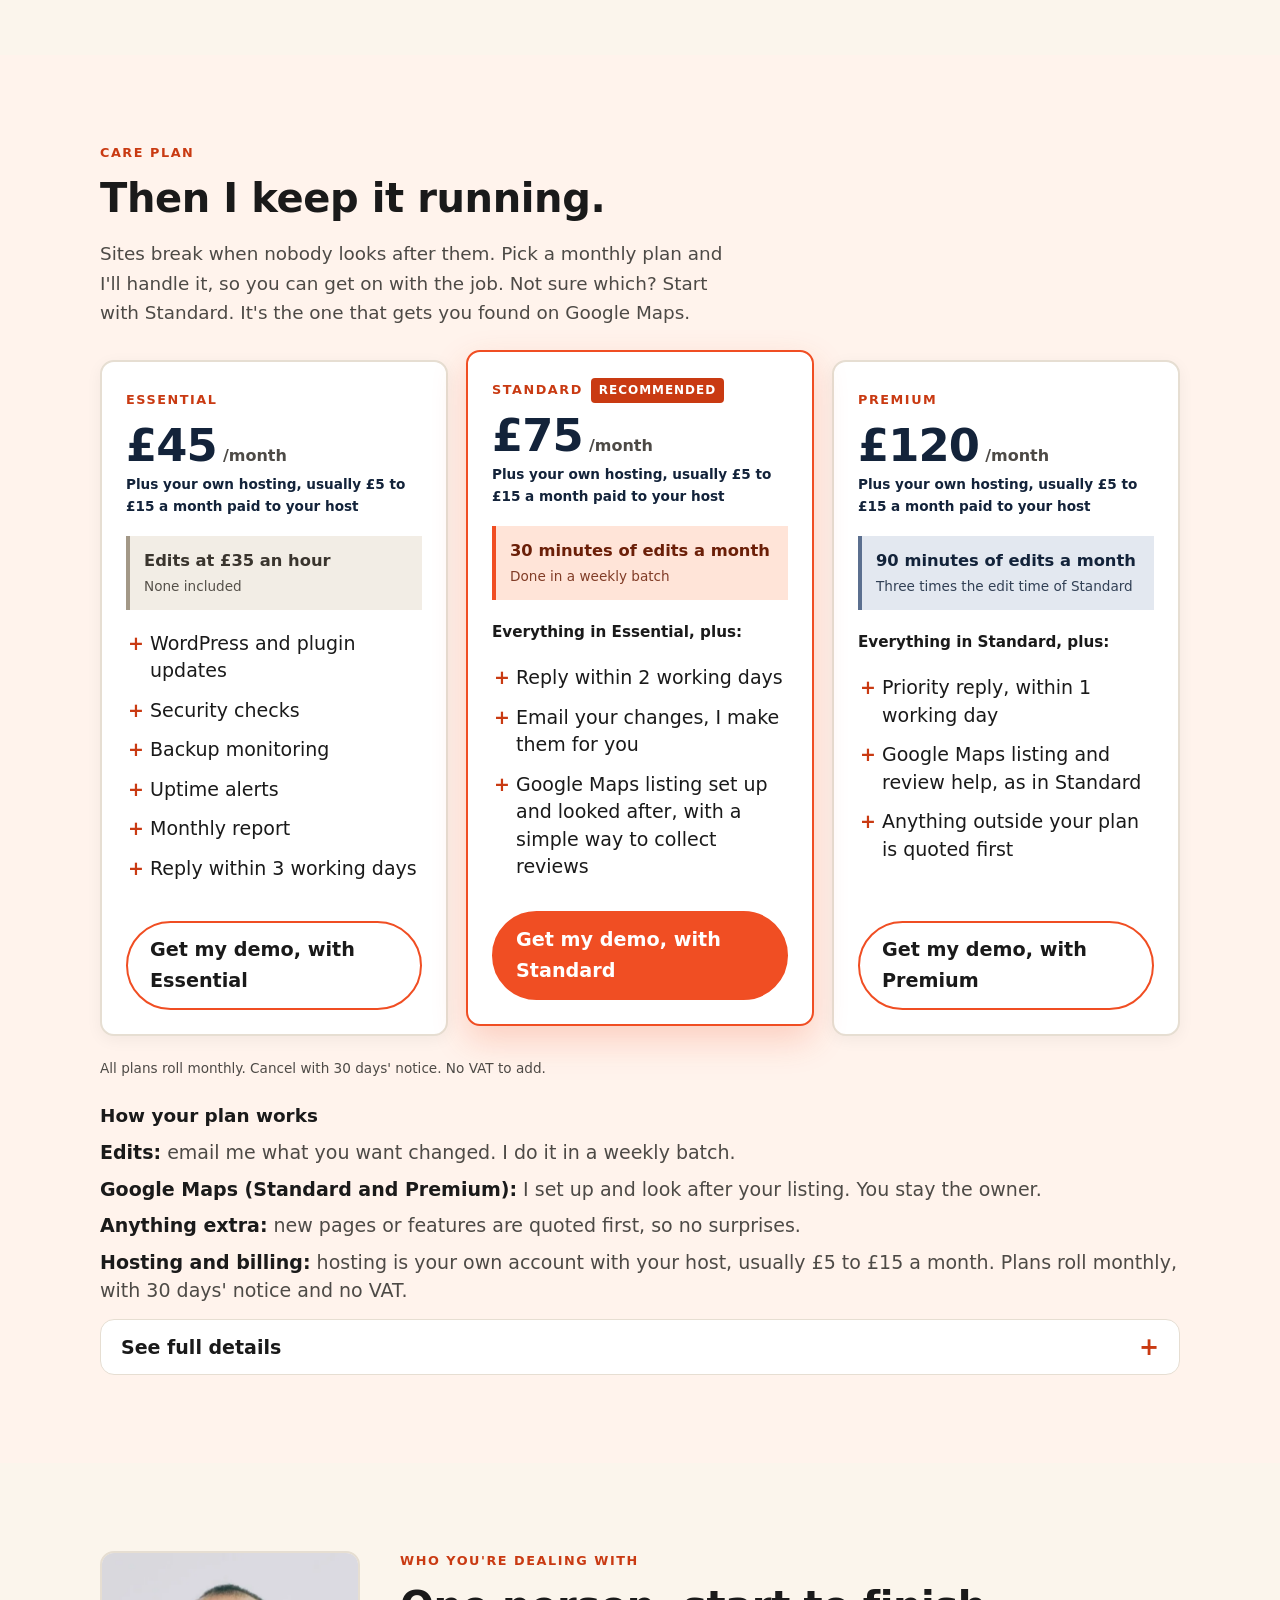
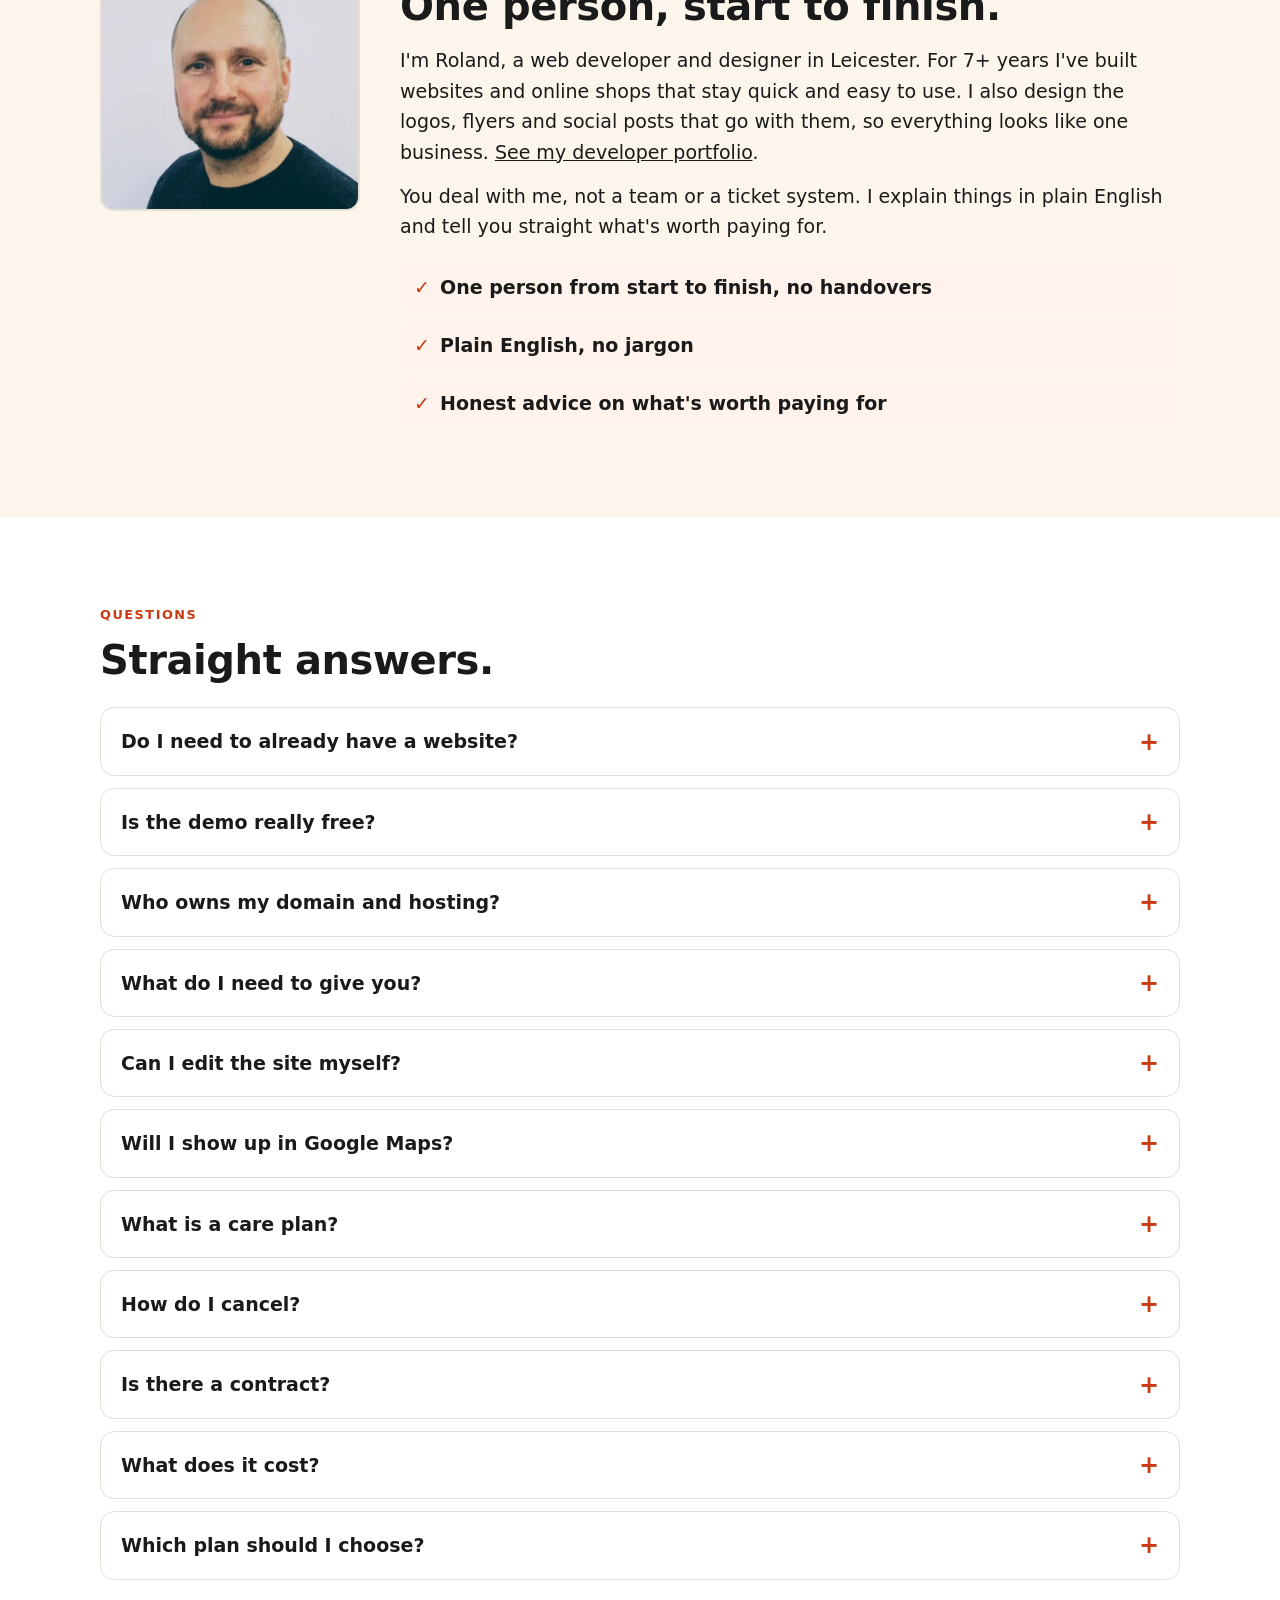
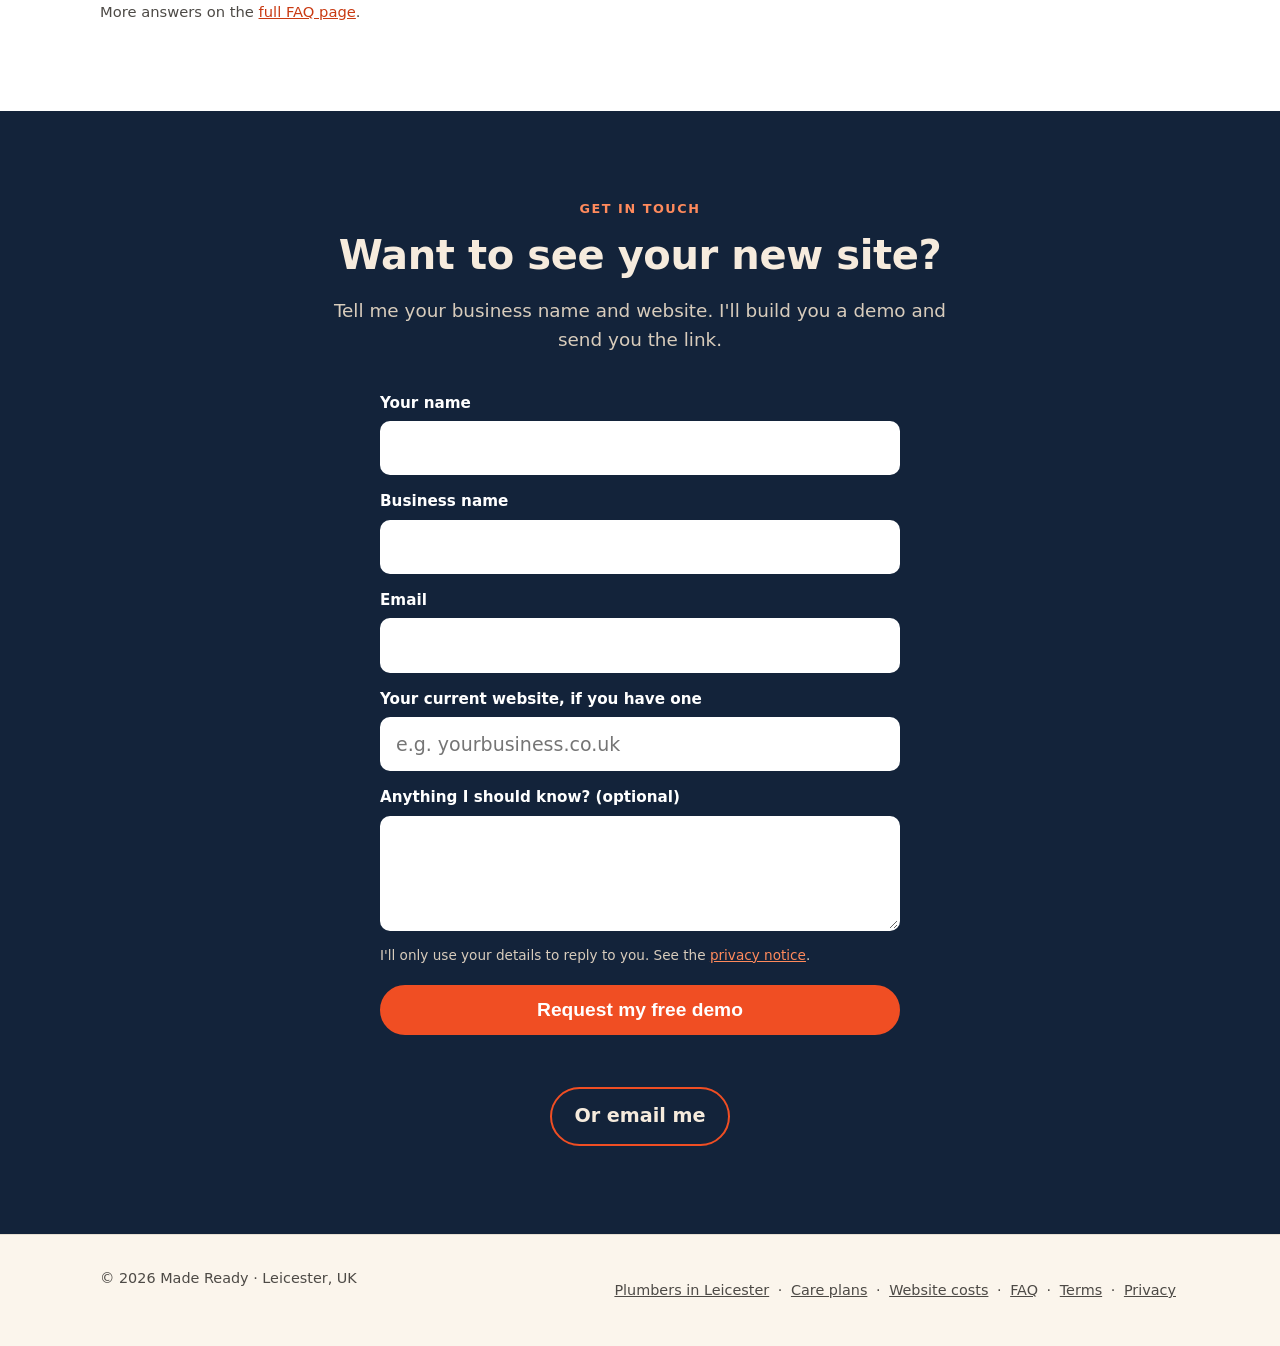
==== commit 7a67f28c: "Drop the heavy disclaimer and add the owner benefit to the example intro Co-Authored-By: Claude Sonn" ====
--- a/index.html
+++ b/index.html
@@ -66,7 +66,7 @@
 <section id="example" style="background:#fff"><div class="wrap">
 <p class="eyebrow">An example</p>
 <h2>Same plumber. Two websites.</h2>
-<p class="lede">Here's what a redesign looks like. Pell &amp; Wren is a made-up plumber, a concept I designed, so there's no real client and no real reviews. Open either site, then flip between Before and After to compare them.</p>
+<p class="lede">Here's what a redesign looks like. Pell &amp; Wren is a made-up plumber. Open either site, then flip between Before and After to compare them. The aim is simple: a customer on their phone sees what you do and rings you in one tap.</p>
 <div class="peeks">
 <button type="button" class="peek" data-tab="0" aria-haspopup="dialog"><img src="/images/example-before.jpg" width="800" height="524" alt="The old Pell &amp; Wren website: crowded, with a yellow banner and a visitor counter" loading="lazy"><span class="cap"><span class="chip">Before</span>Dated, crowded, hard to use on a phone</span></button>
 <span class="arrow" aria-hidden="true">&rarr;</span>
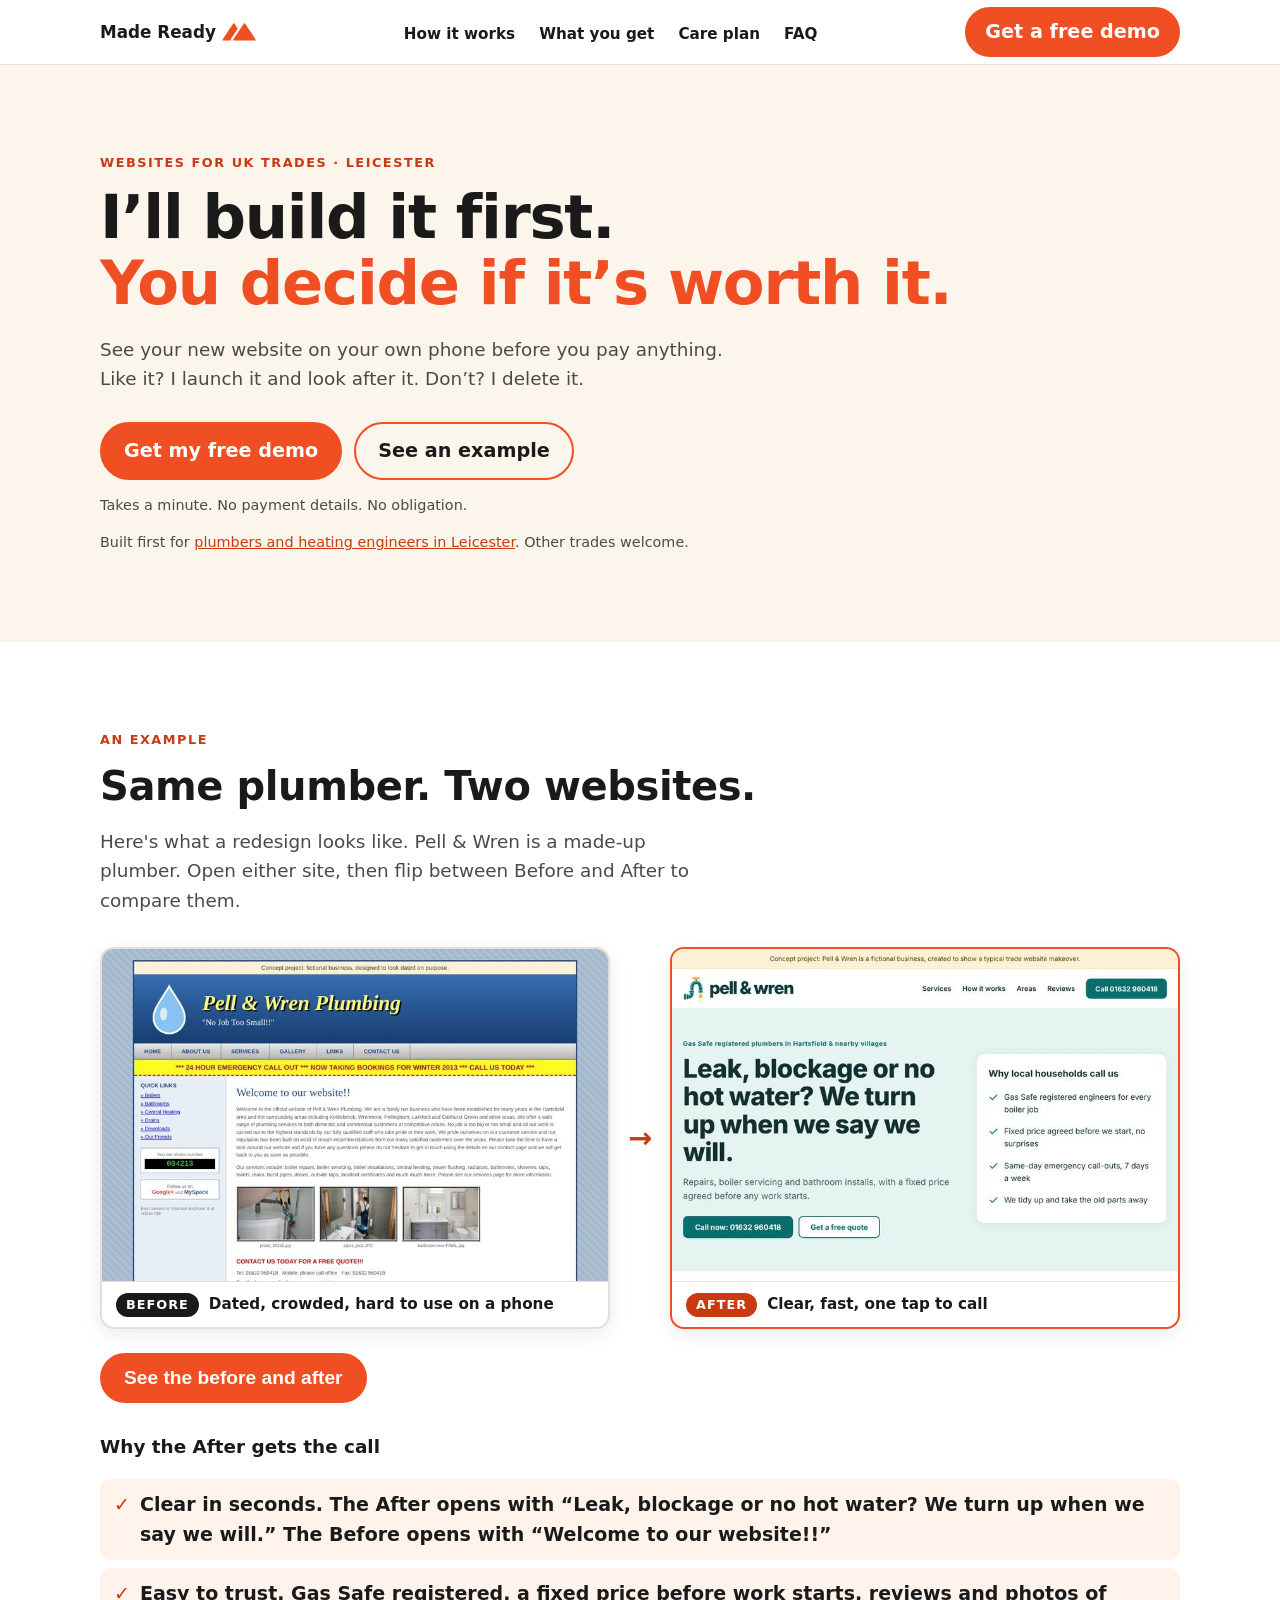
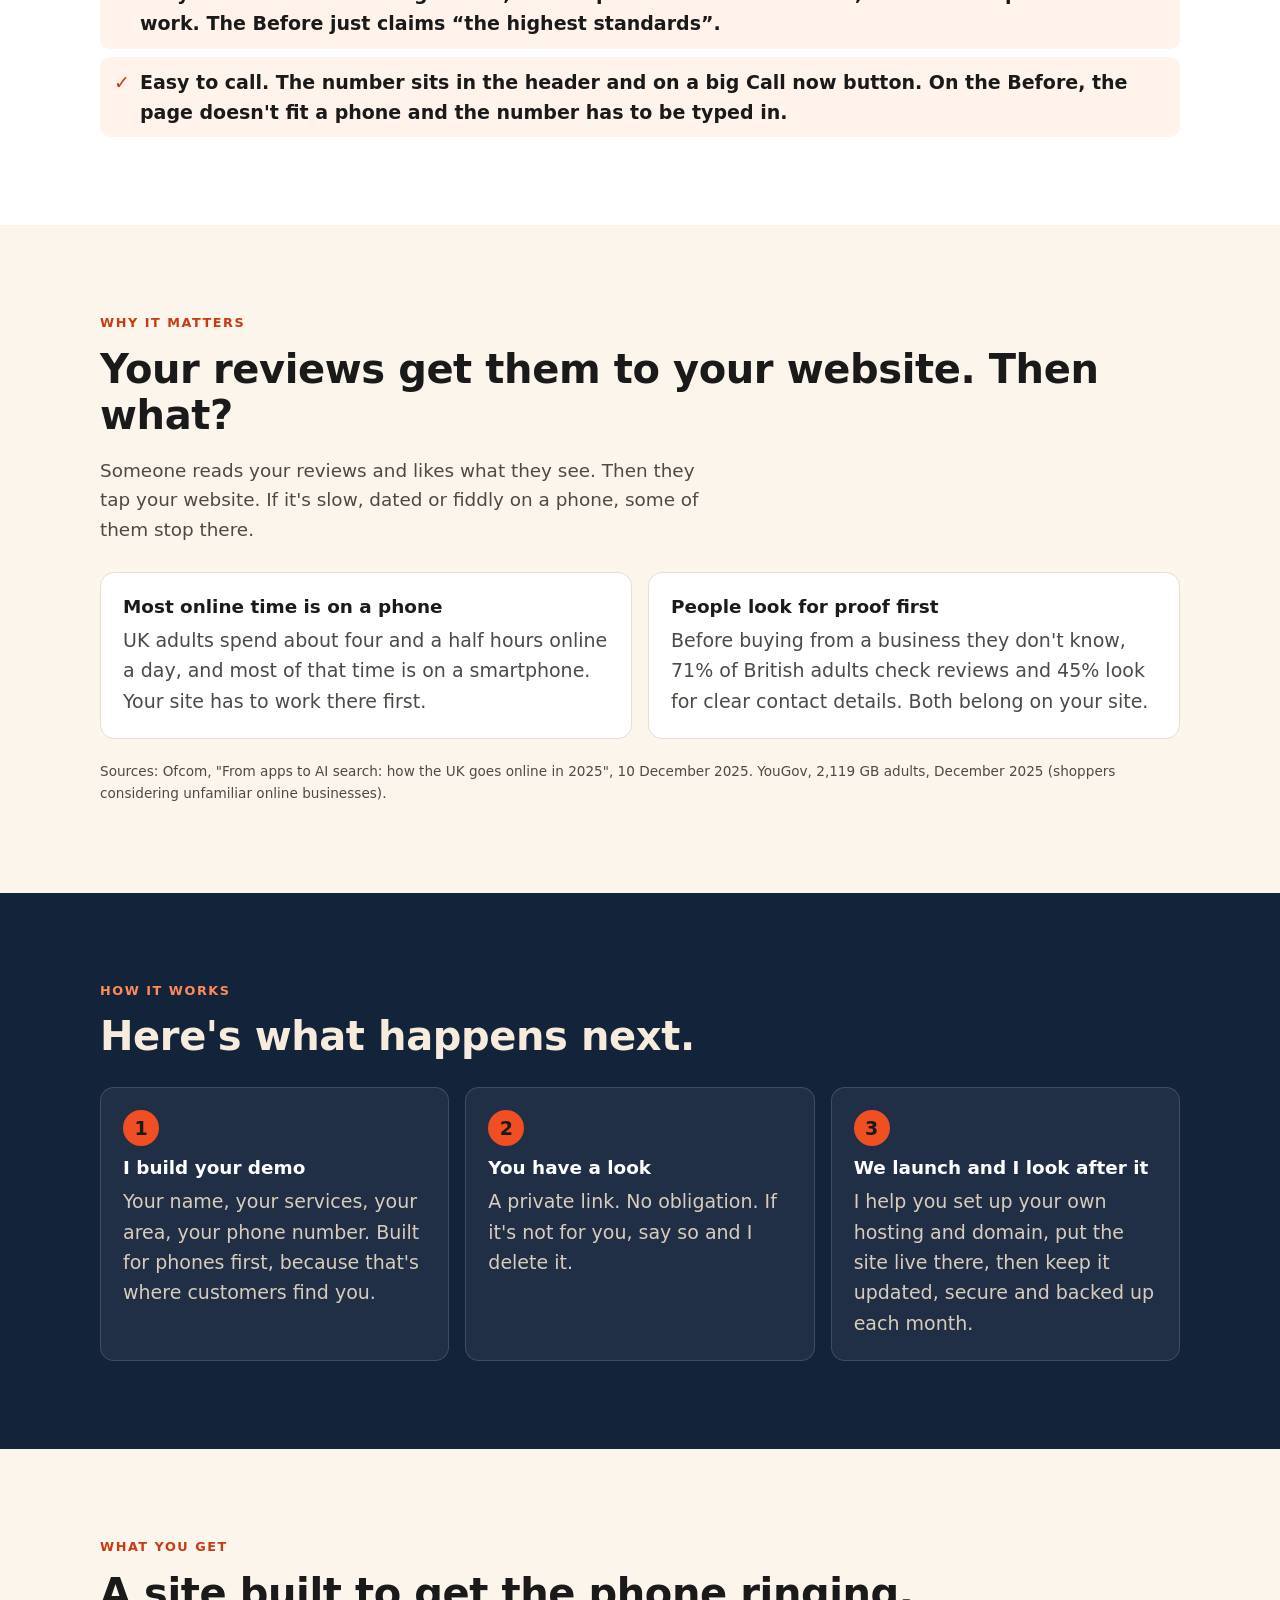
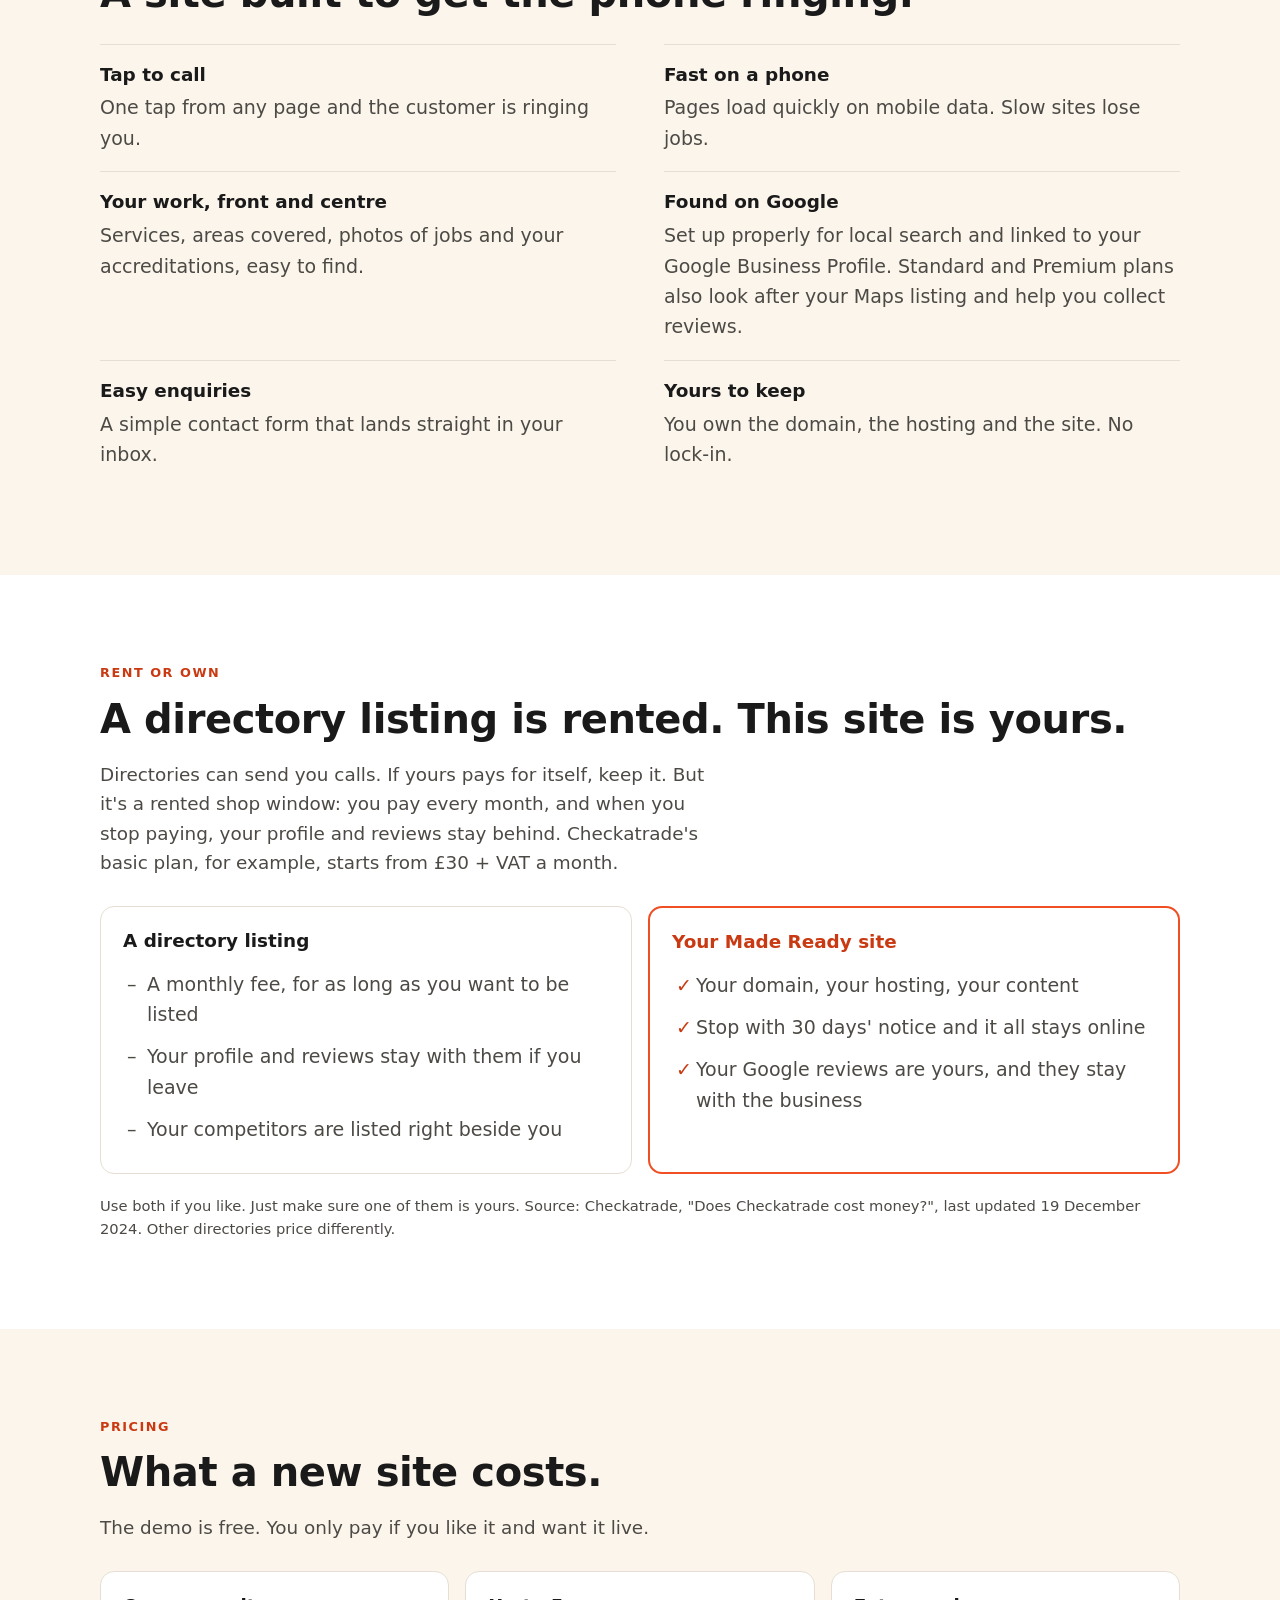
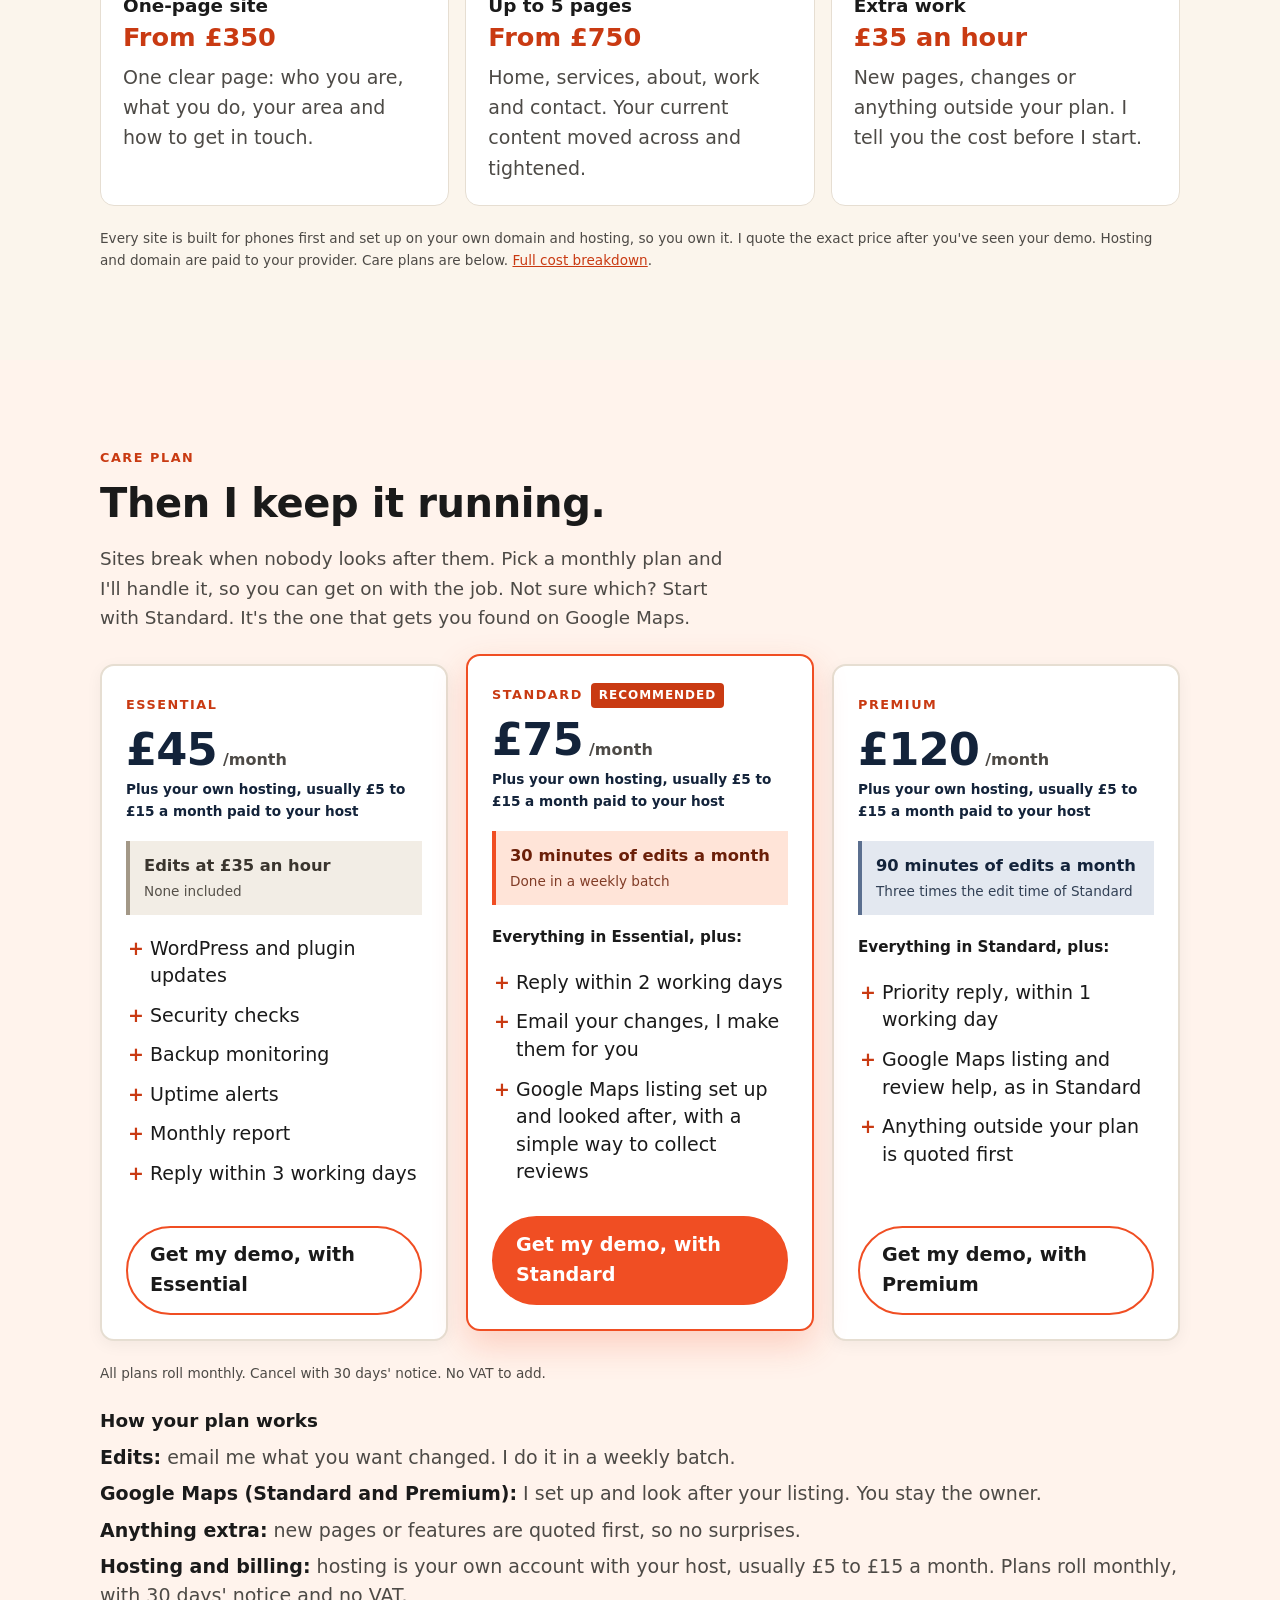
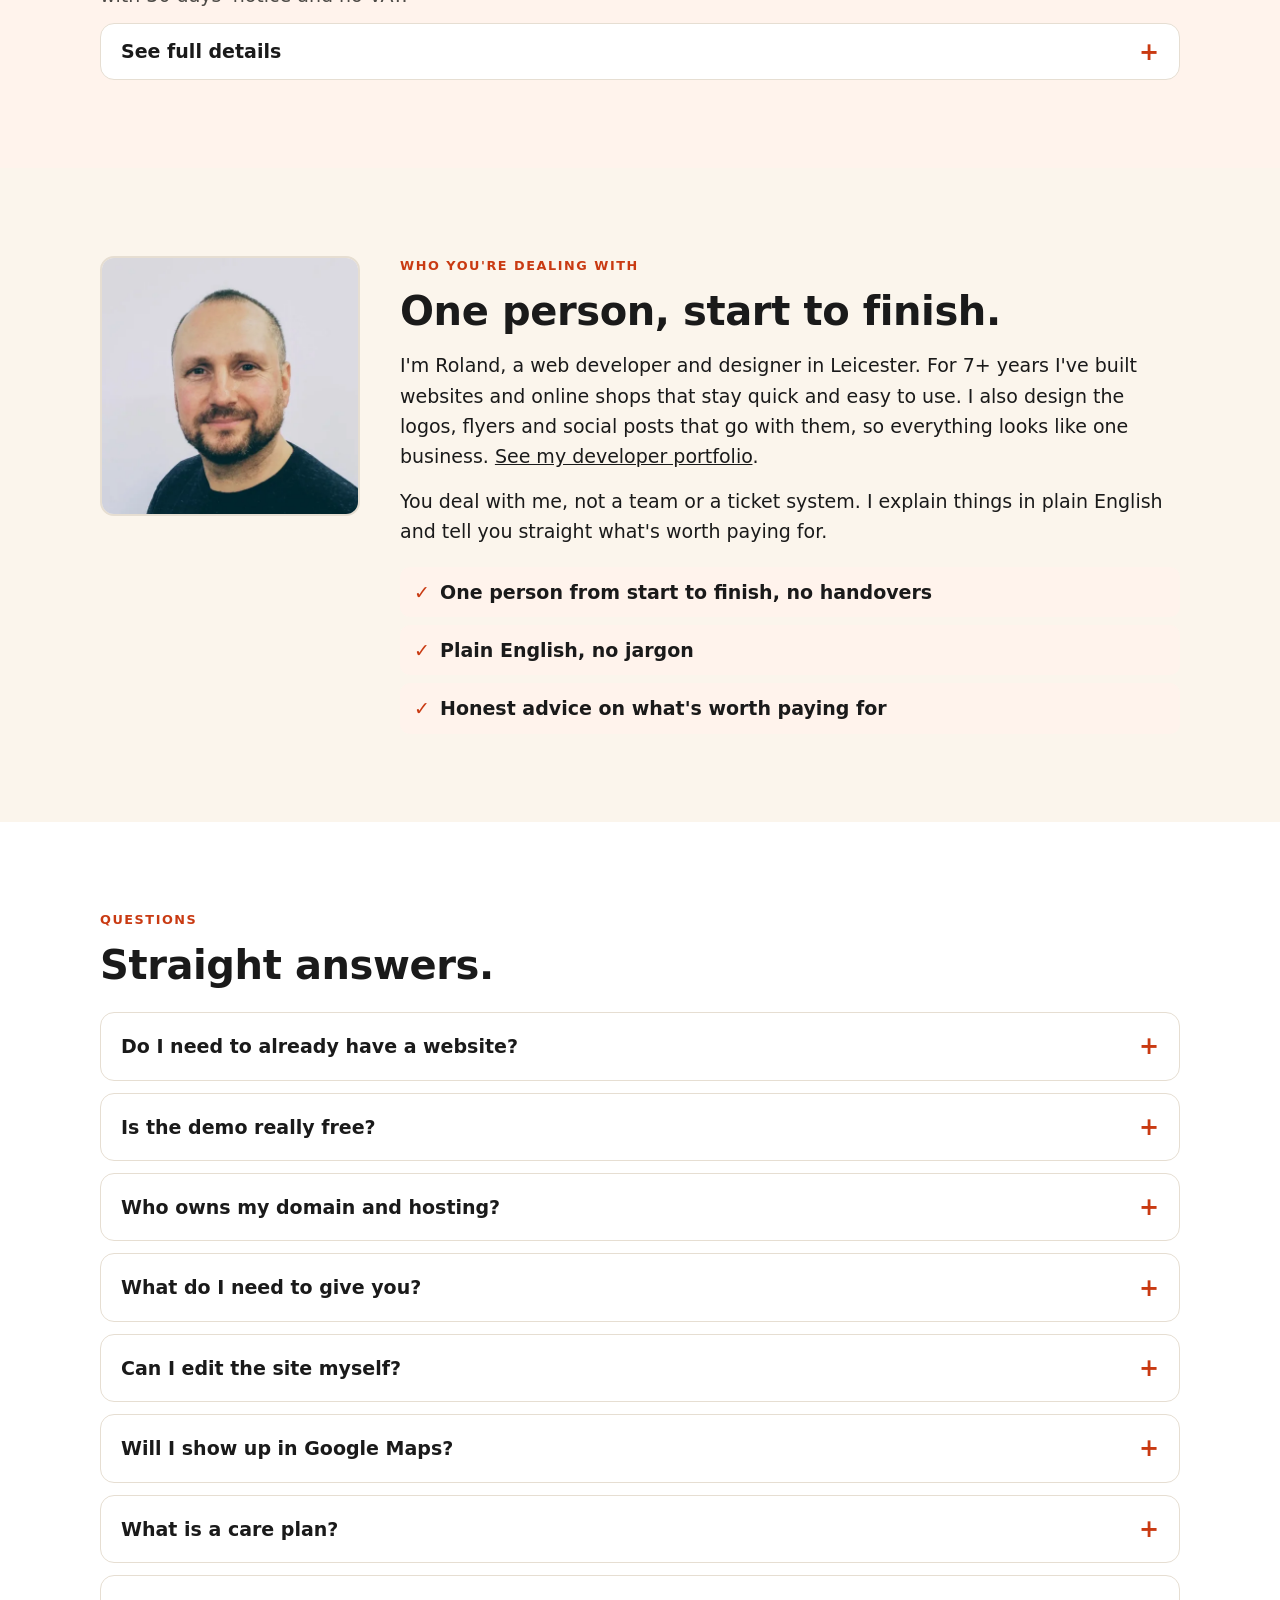
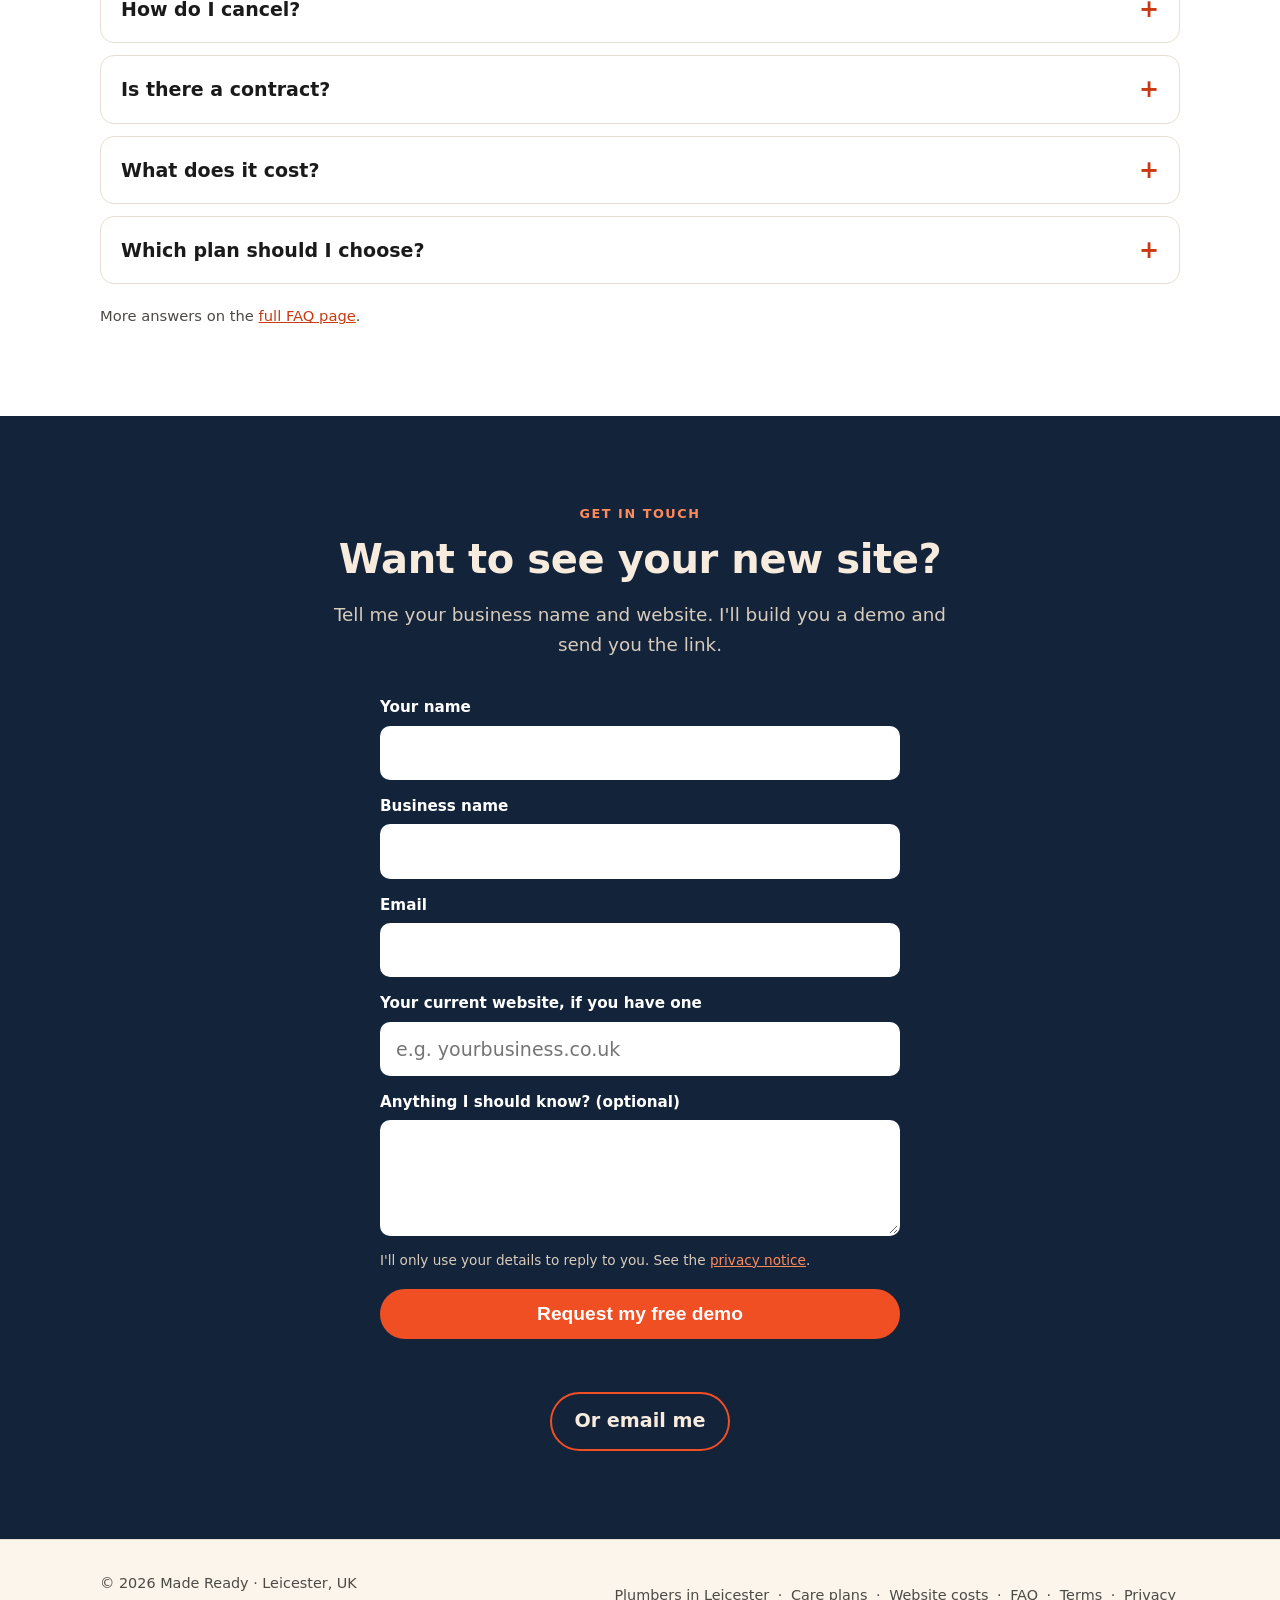
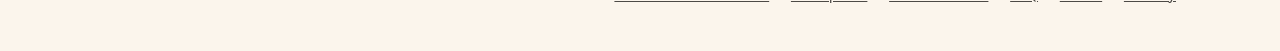
==== commit 6e7bc513: "Explain why the redesign gets the call, using the real before and after differences Co-Authored-By: " ====
--- a/index.html
+++ b/index.html
@@ -66,13 +66,19 @@
 <section id="example" style="background:#fff"><div class="wrap">
 <p class="eyebrow">An example</p>
 <h2>Same plumber. Two websites.</h2>
-<p class="lede">Here's what a redesign looks like. Pell &amp; Wren is a made-up plumber. Open either site, then flip between Before and After to compare them. The aim is simple: a customer on their phone sees what you do and rings you in one tap.</p>
+<p class="lede">Here's what a redesign looks like. Pell &amp; Wren is a made-up plumber. Open either site, then flip between Before and After to compare them.</p>
 <div class="peeks">
 <button type="button" class="peek" data-tab="0" aria-haspopup="dialog"><img src="/images/example-before.jpg" width="800" height="524" alt="The old Pell &amp; Wren website: crowded, with a yellow banner and a visitor counter" loading="lazy"><span class="cap"><span class="chip">Before</span>Dated, crowded, hard to use on a phone</span></button>
 <span class="arrow" aria-hidden="true">&rarr;</span>
 <button type="button" class="peek after" data-tab="1" aria-haspopup="dialog"><img src="/images/example-after.jpg" width="800" height="524" alt="The new Pell &amp; Wren website: clear headline, phone number and call button" loading="lazy"><span class="cap"><span class="chip">After</span>Clear, fast, one tap to call</span></button>
 </div>
 <p style="margin-top:24px"><button class="btn" type="button" id="open-example" aria-haspopup="dialog">See the before and after</button></p>
+<h3 style="margin-top:32px">Why the After gets the call</h3>
+<ul class="facts">
+<li>Clear in seconds. The After opens with &ldquo;Leak, blockage or no hot water? We turn up when we say we will.&rdquo; The Before opens with &ldquo;Welcome to our website!!&rdquo;</li>
+<li>Easy to trust. Gas Safe registered, a fixed price before work starts, reviews and photos of work. The Before just claims &ldquo;the highest standards&rdquo;.</li>
+<li>Easy to call. The number sits in the header and on a big Call now button. On the Before, the page doesn't fit a phone and the number has to be typed in.</li>
+</ul>
 </div></section>
 
 <section id="why"><div class="wrap">
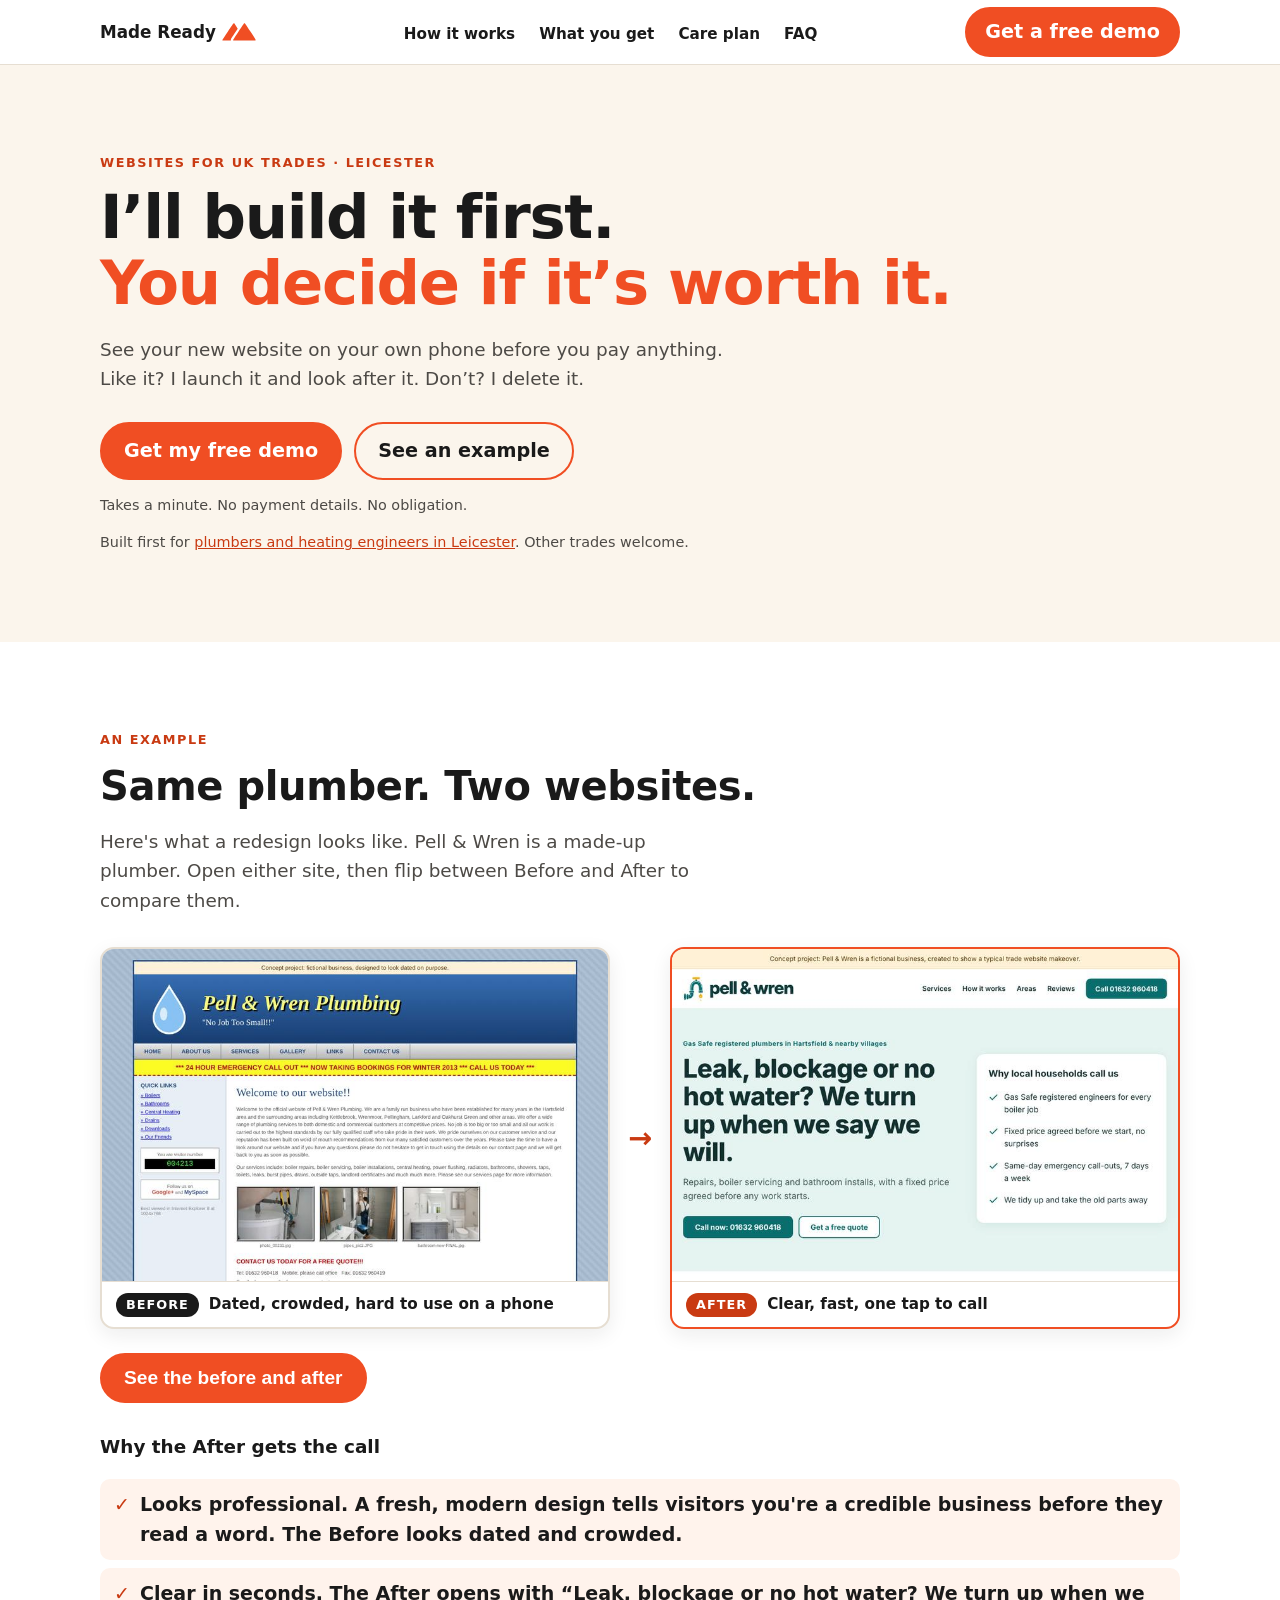
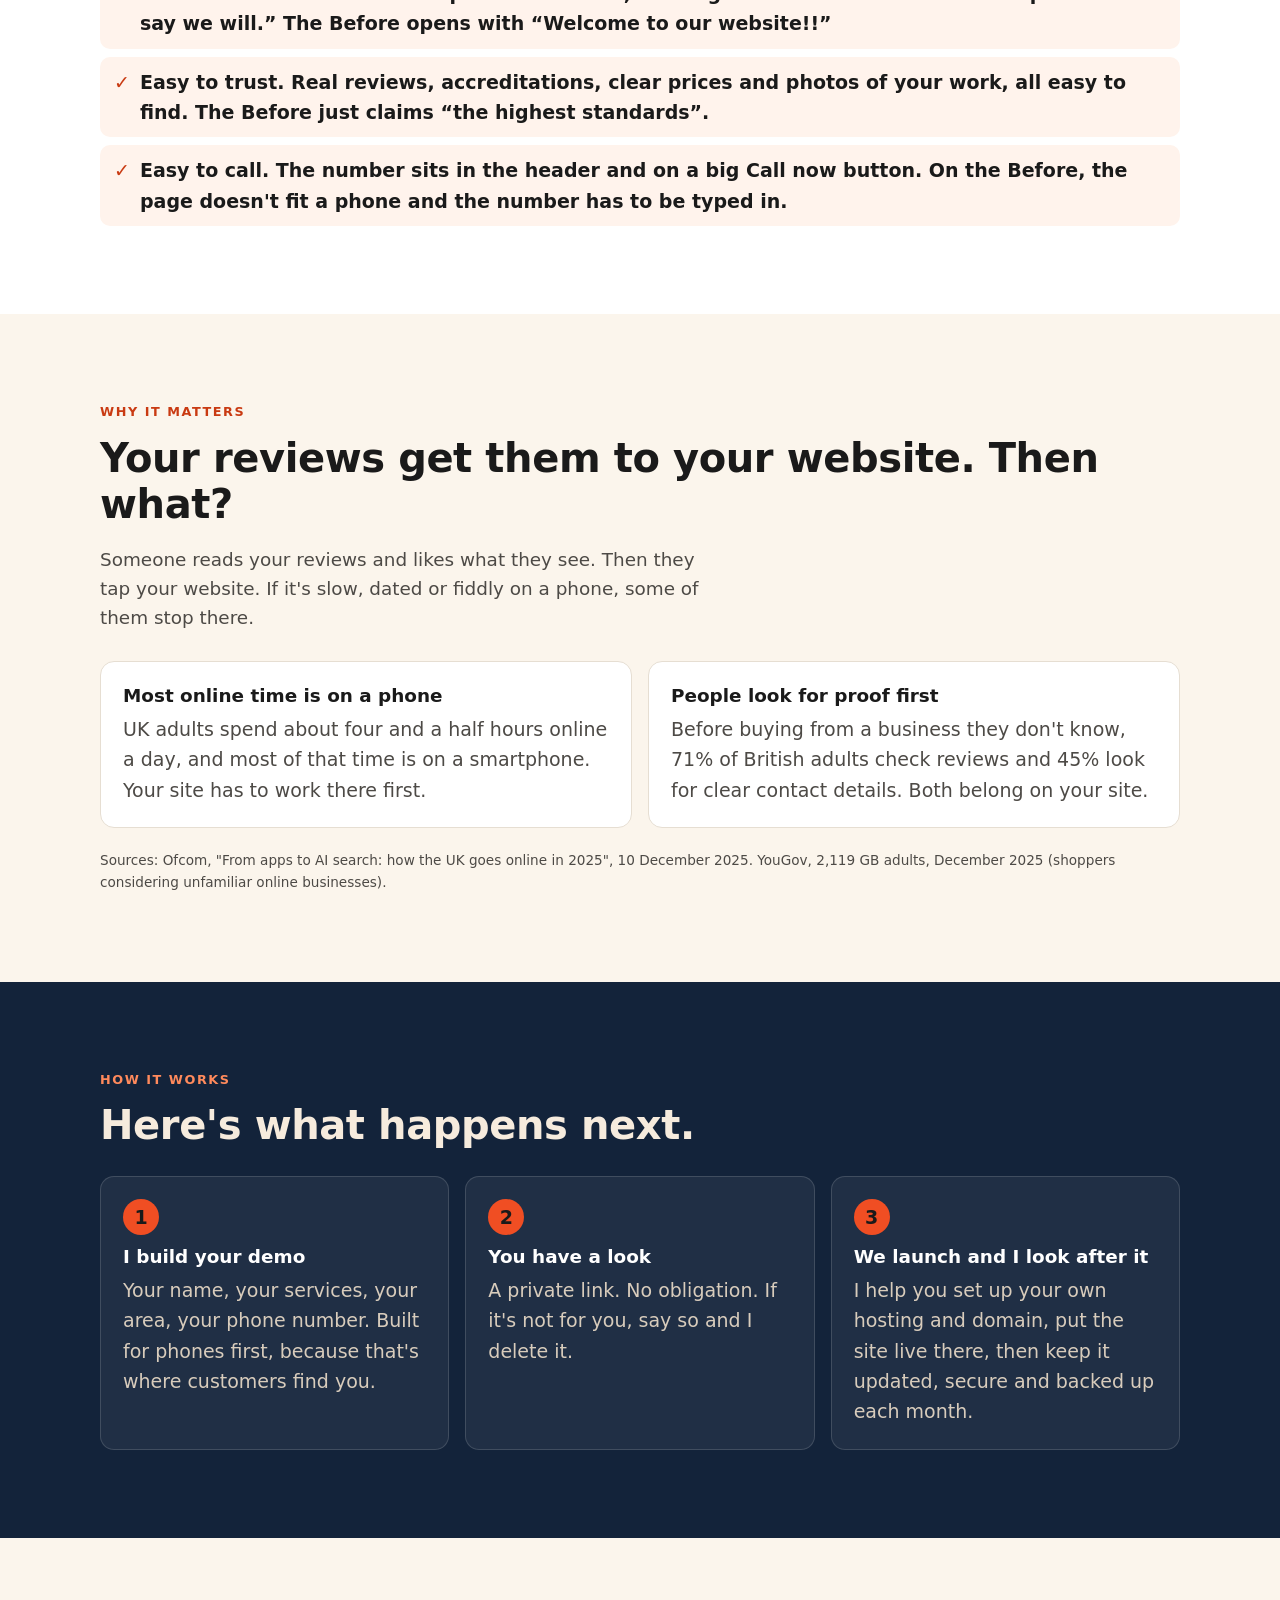
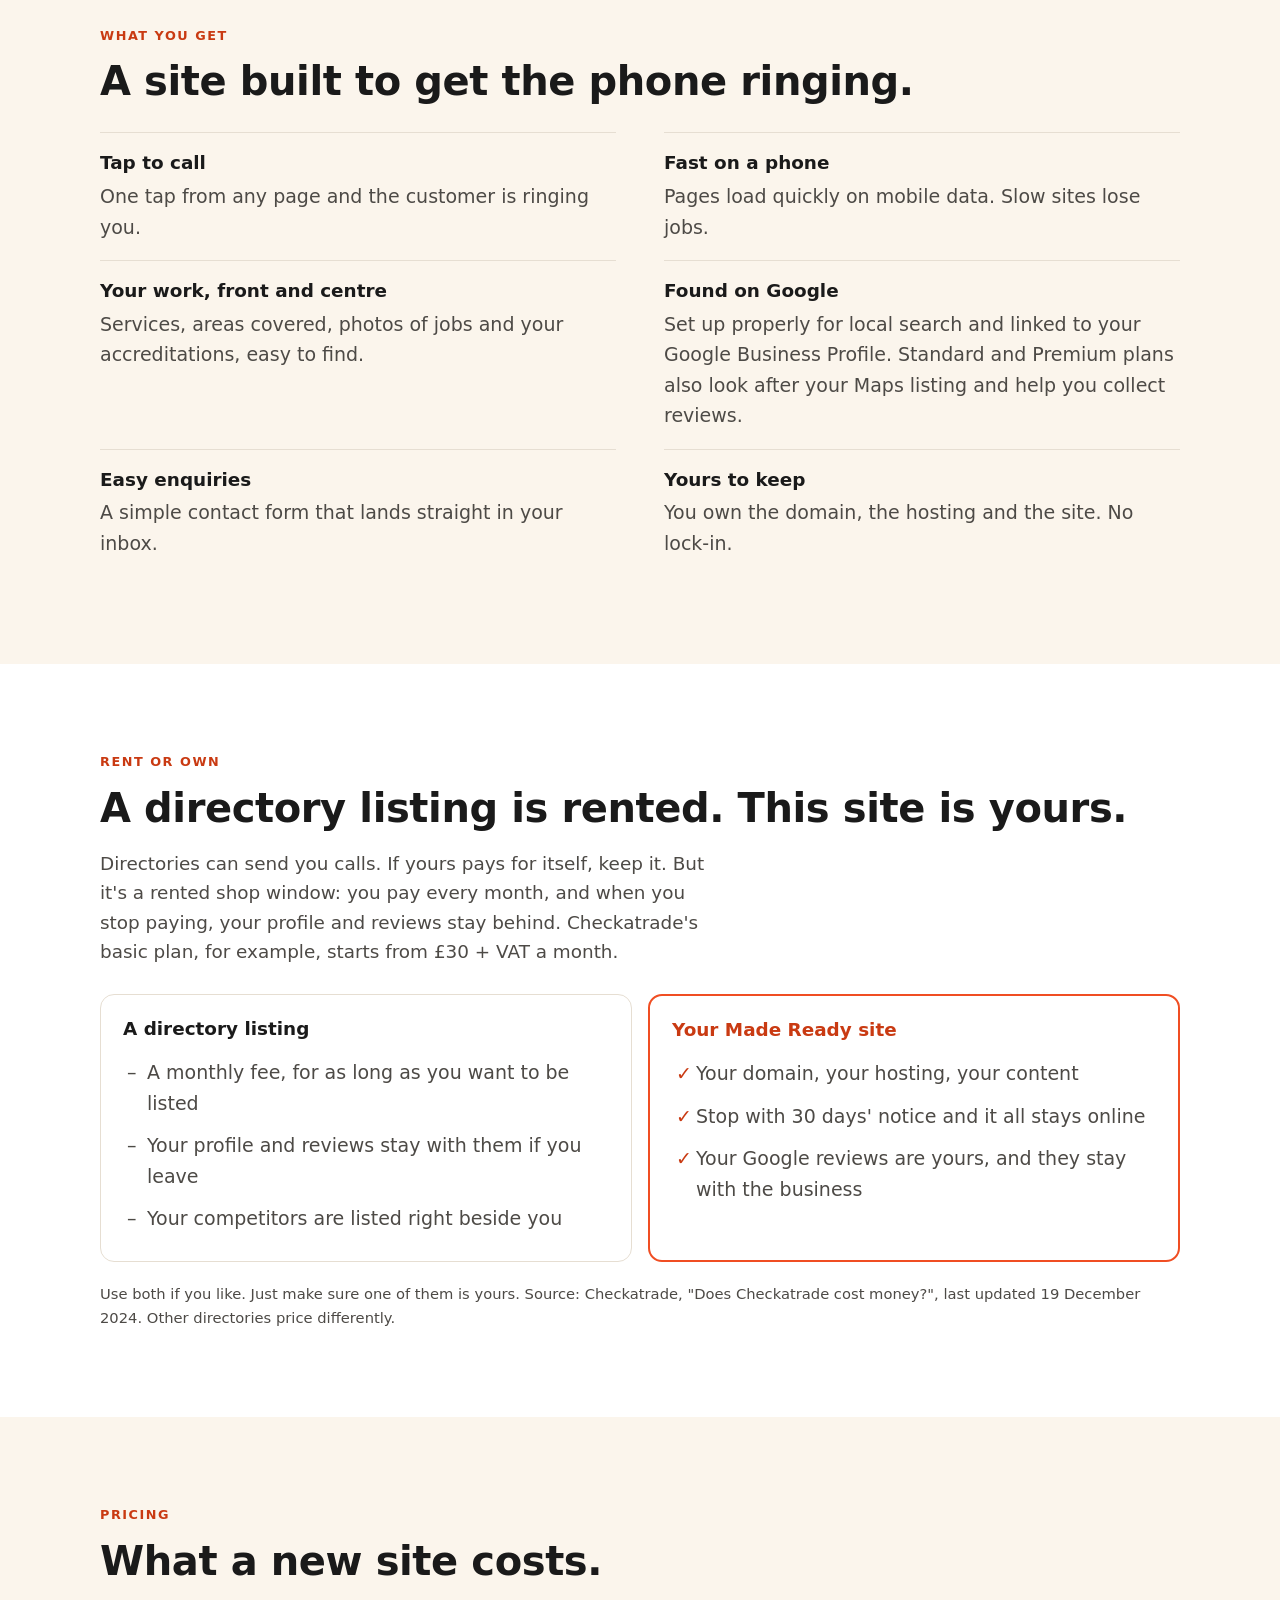
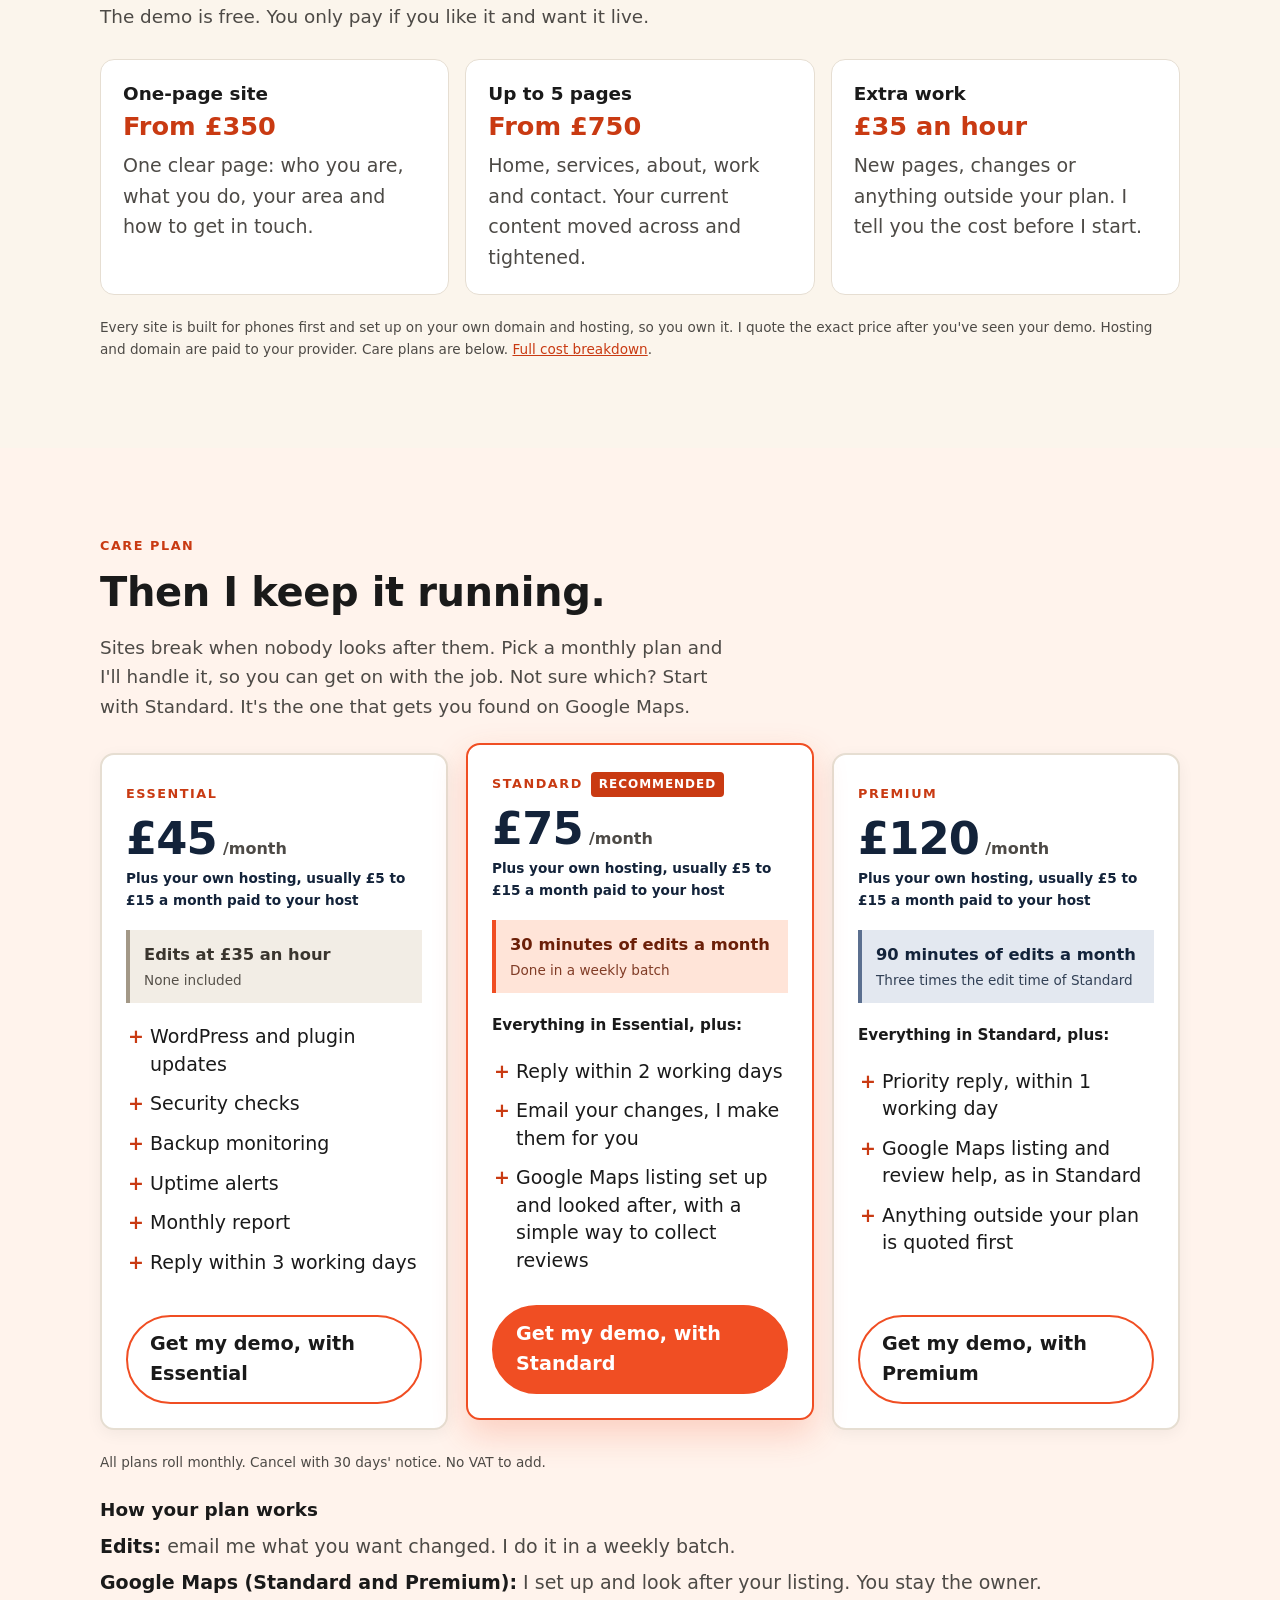
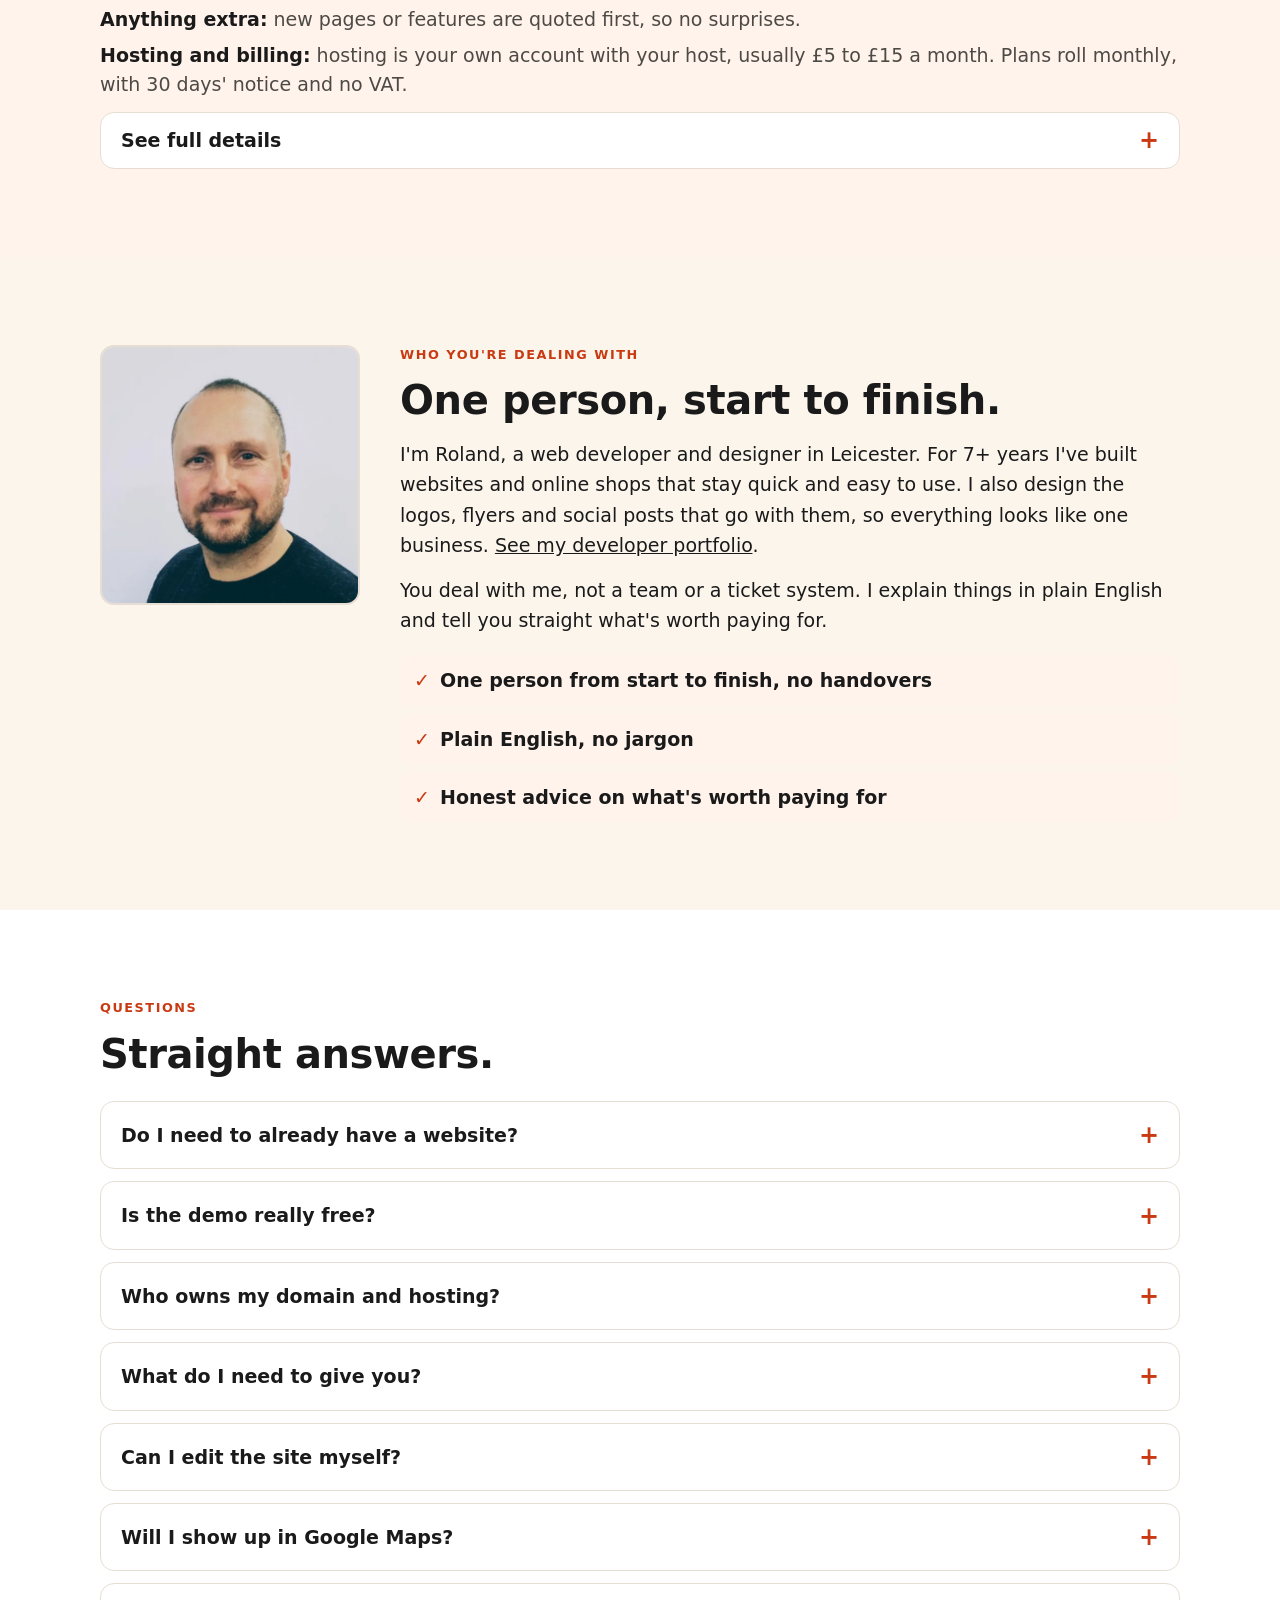
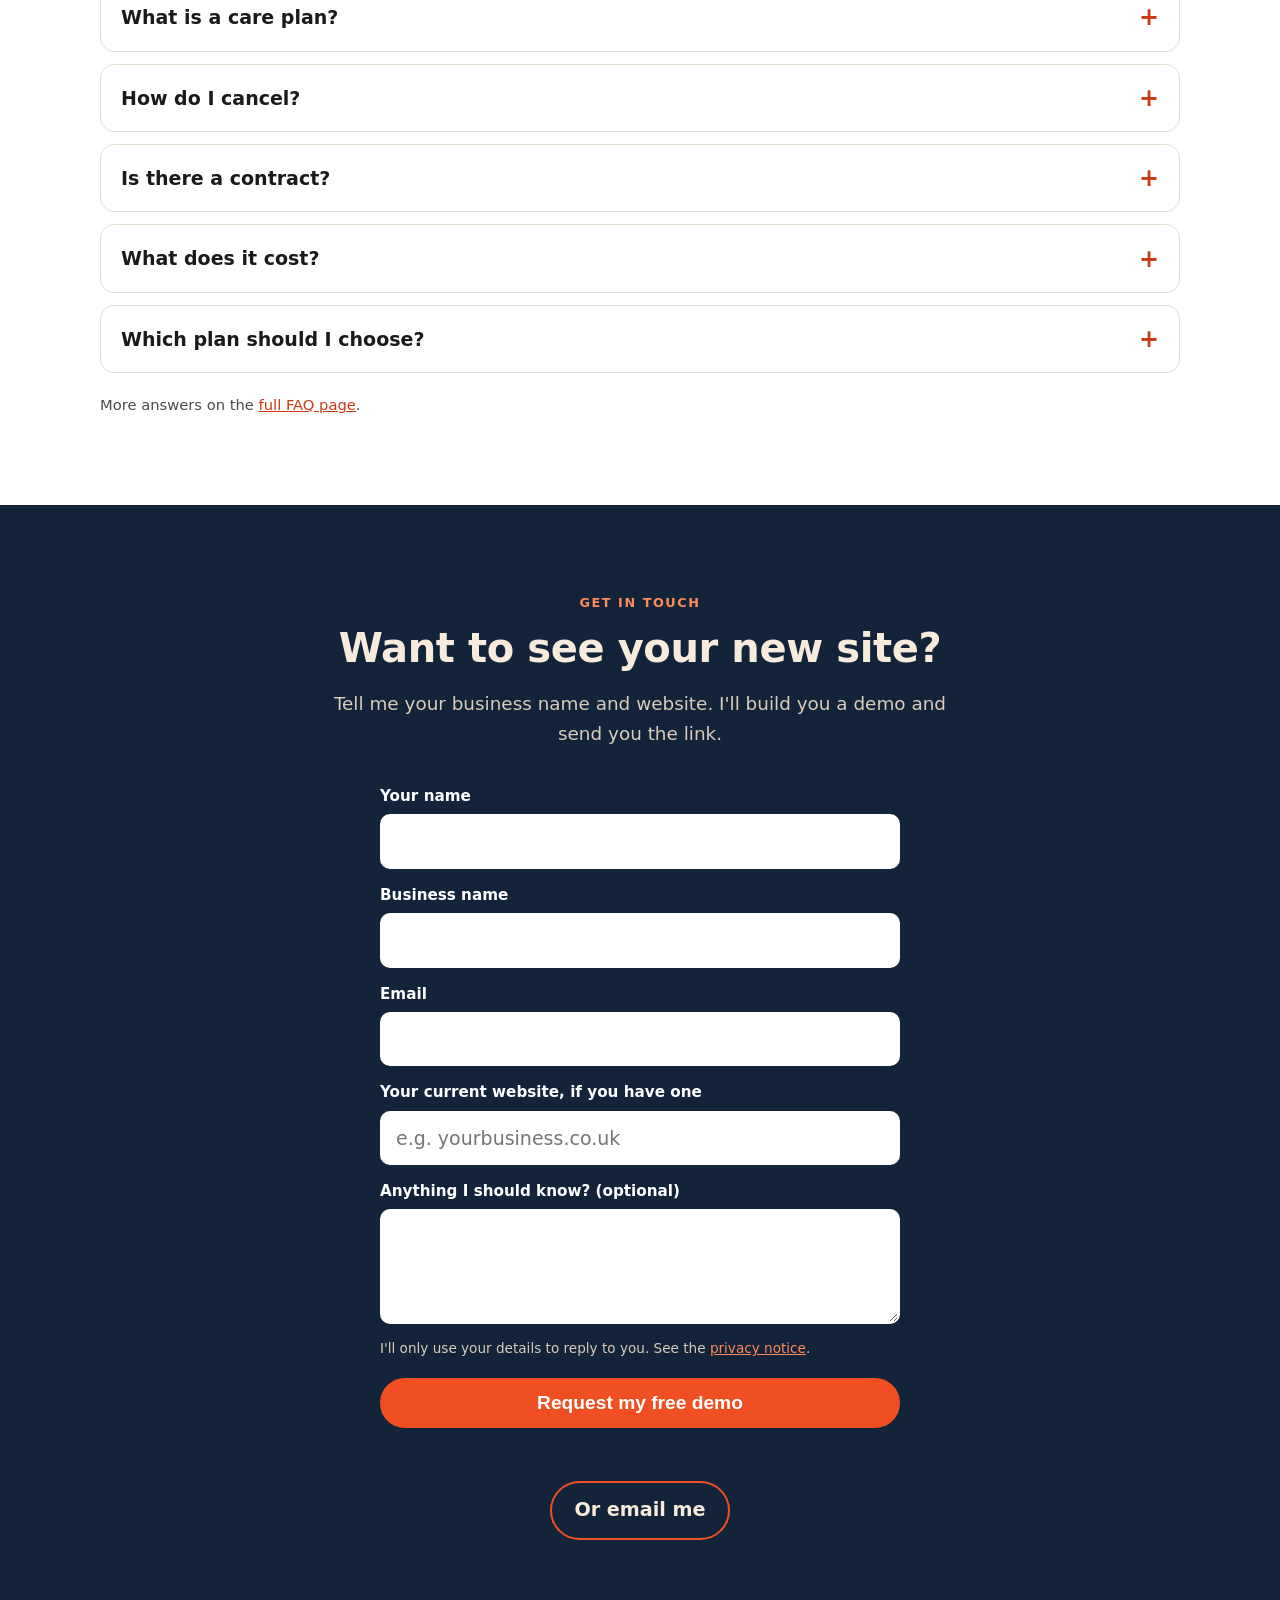
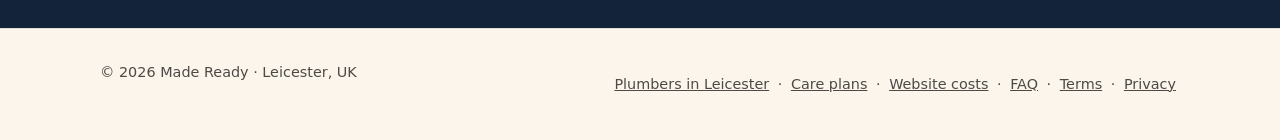
==== commit 77100fff: "Add the professional-look point and make the trust point work for any trade Co-Authored-By: Claude S" ====
--- a/index.html
+++ b/index.html
@@ -75,8 +75,9 @@
 <p style="margin-top:24px"><button class="btn" type="button" id="open-example" aria-haspopup="dialog">See the before and after</button></p>
 <h3 style="margin-top:32px">Why the After gets the call</h3>
 <ul class="facts">
+<li>Looks professional. A fresh, modern design tells visitors you're a credible business before they read a word. The Before looks dated and crowded.</li>
 <li>Clear in seconds. The After opens with &ldquo;Leak, blockage or no hot water? We turn up when we say we will.&rdquo; The Before opens with &ldquo;Welcome to our website!!&rdquo;</li>
-<li>Easy to trust. Gas Safe registered, a fixed price before work starts, reviews and photos of work. The Before just claims &ldquo;the highest standards&rdquo;.</li>
+<li>Easy to trust. Real reviews, accreditations, clear prices and photos of your work, all easy to find. The Before just claims &ldquo;the highest standards&rdquo;.</li>
 <li>Easy to call. The number sits in the header and on a big Call now button. On the Before, the page doesn't fit a phone and the number has to be typed in.</li>
 </ul>
 </div></section>
